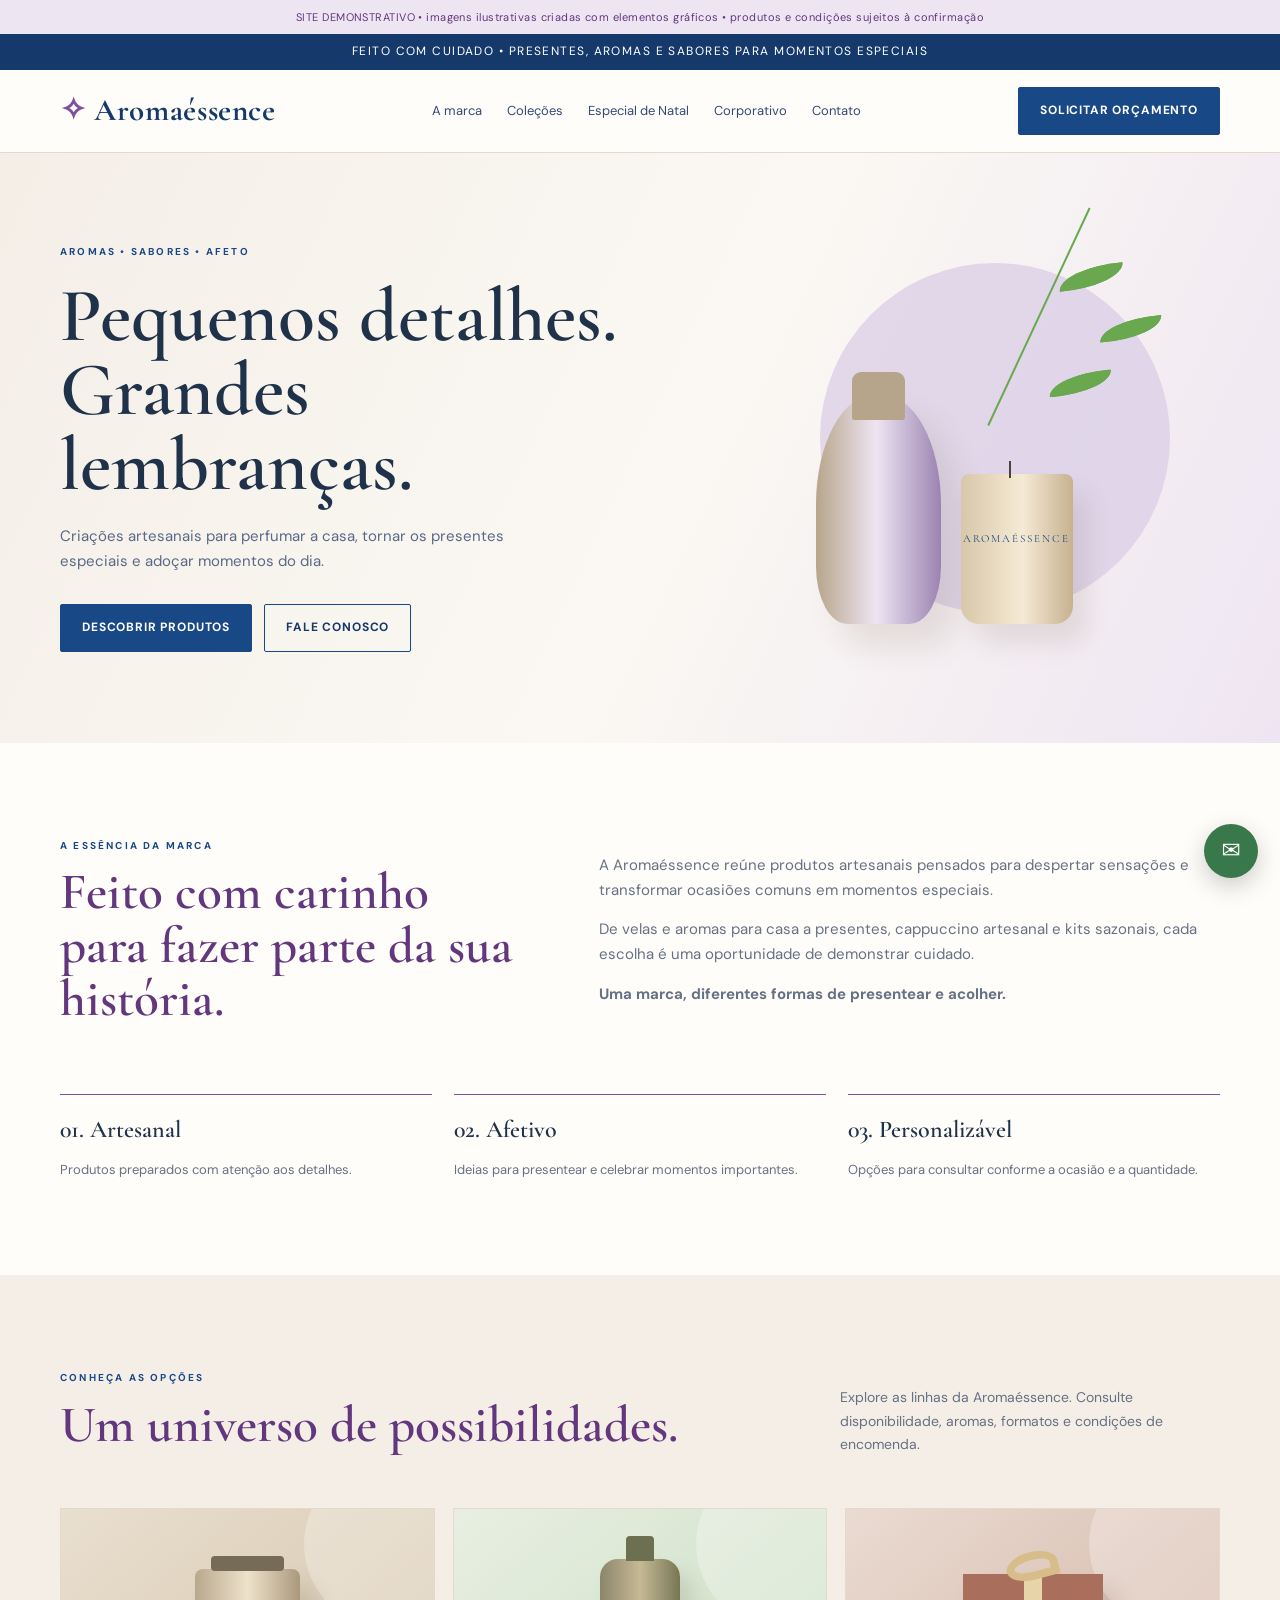
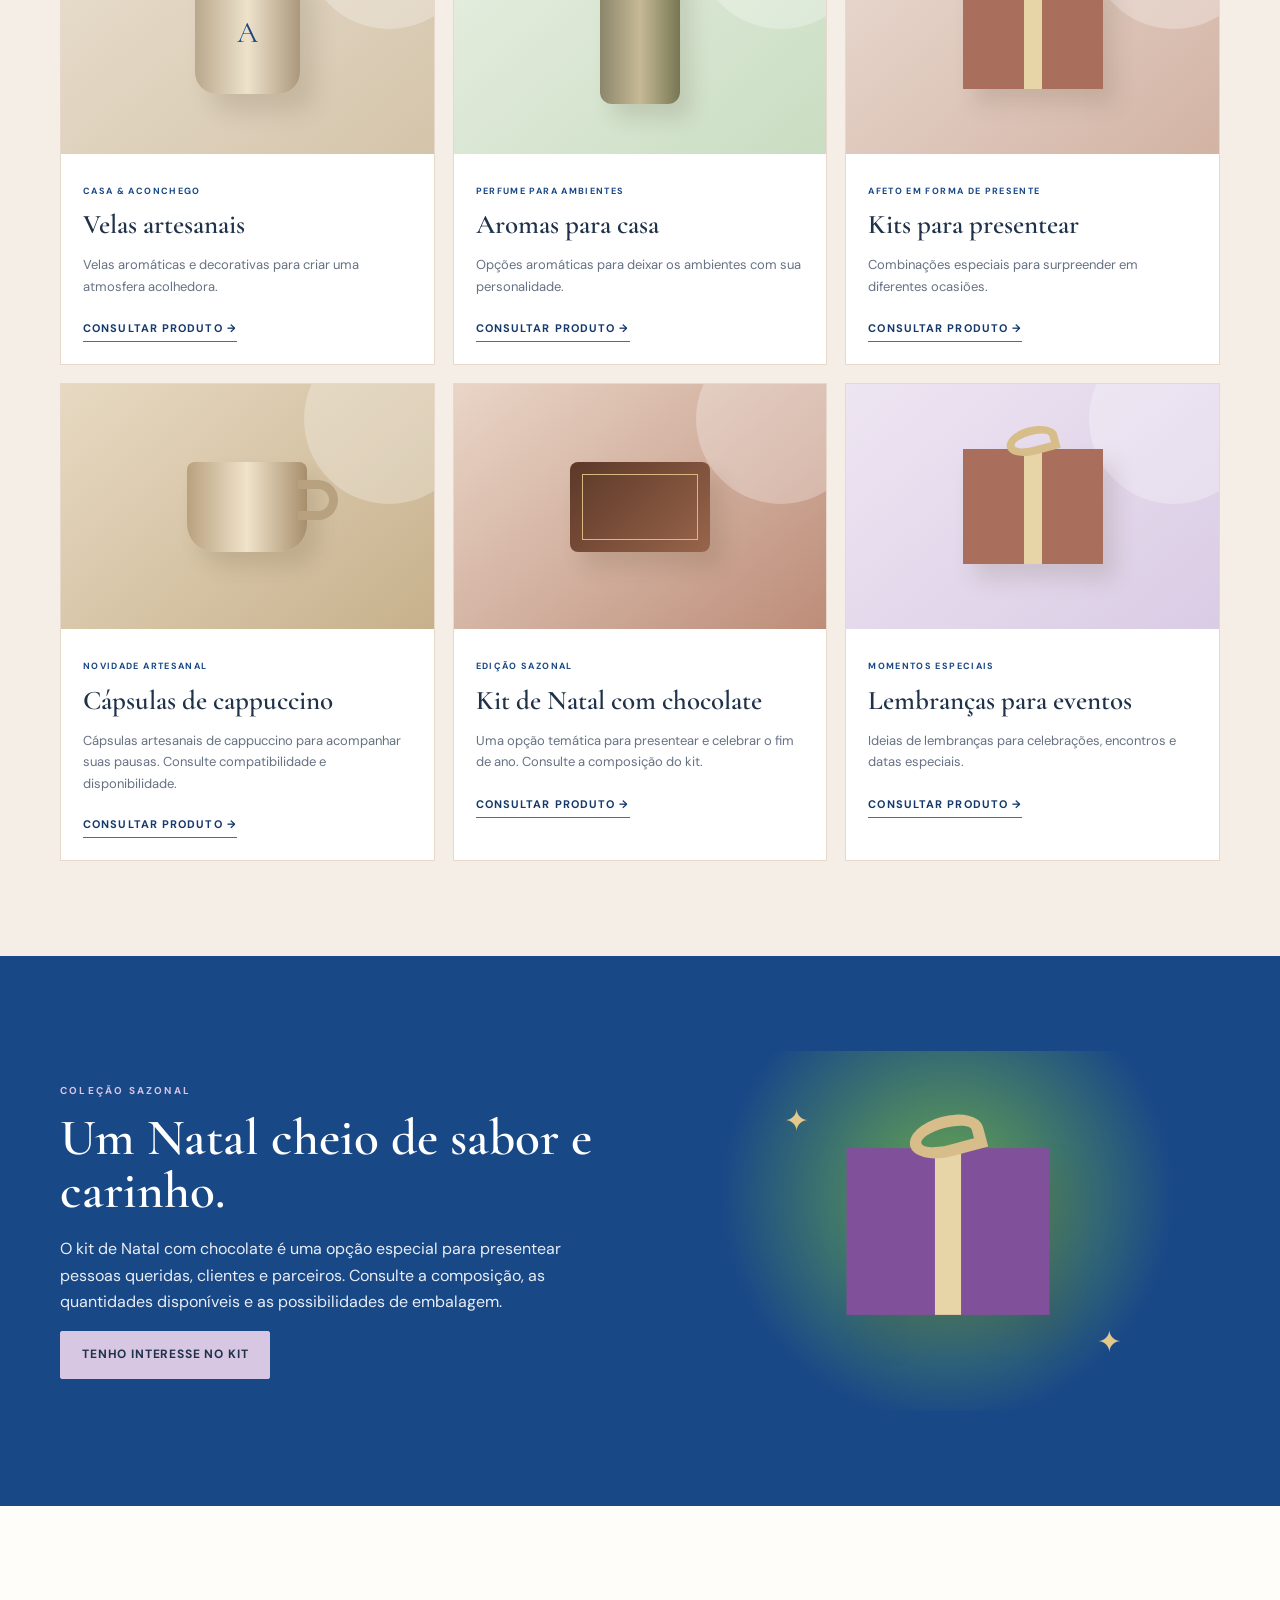
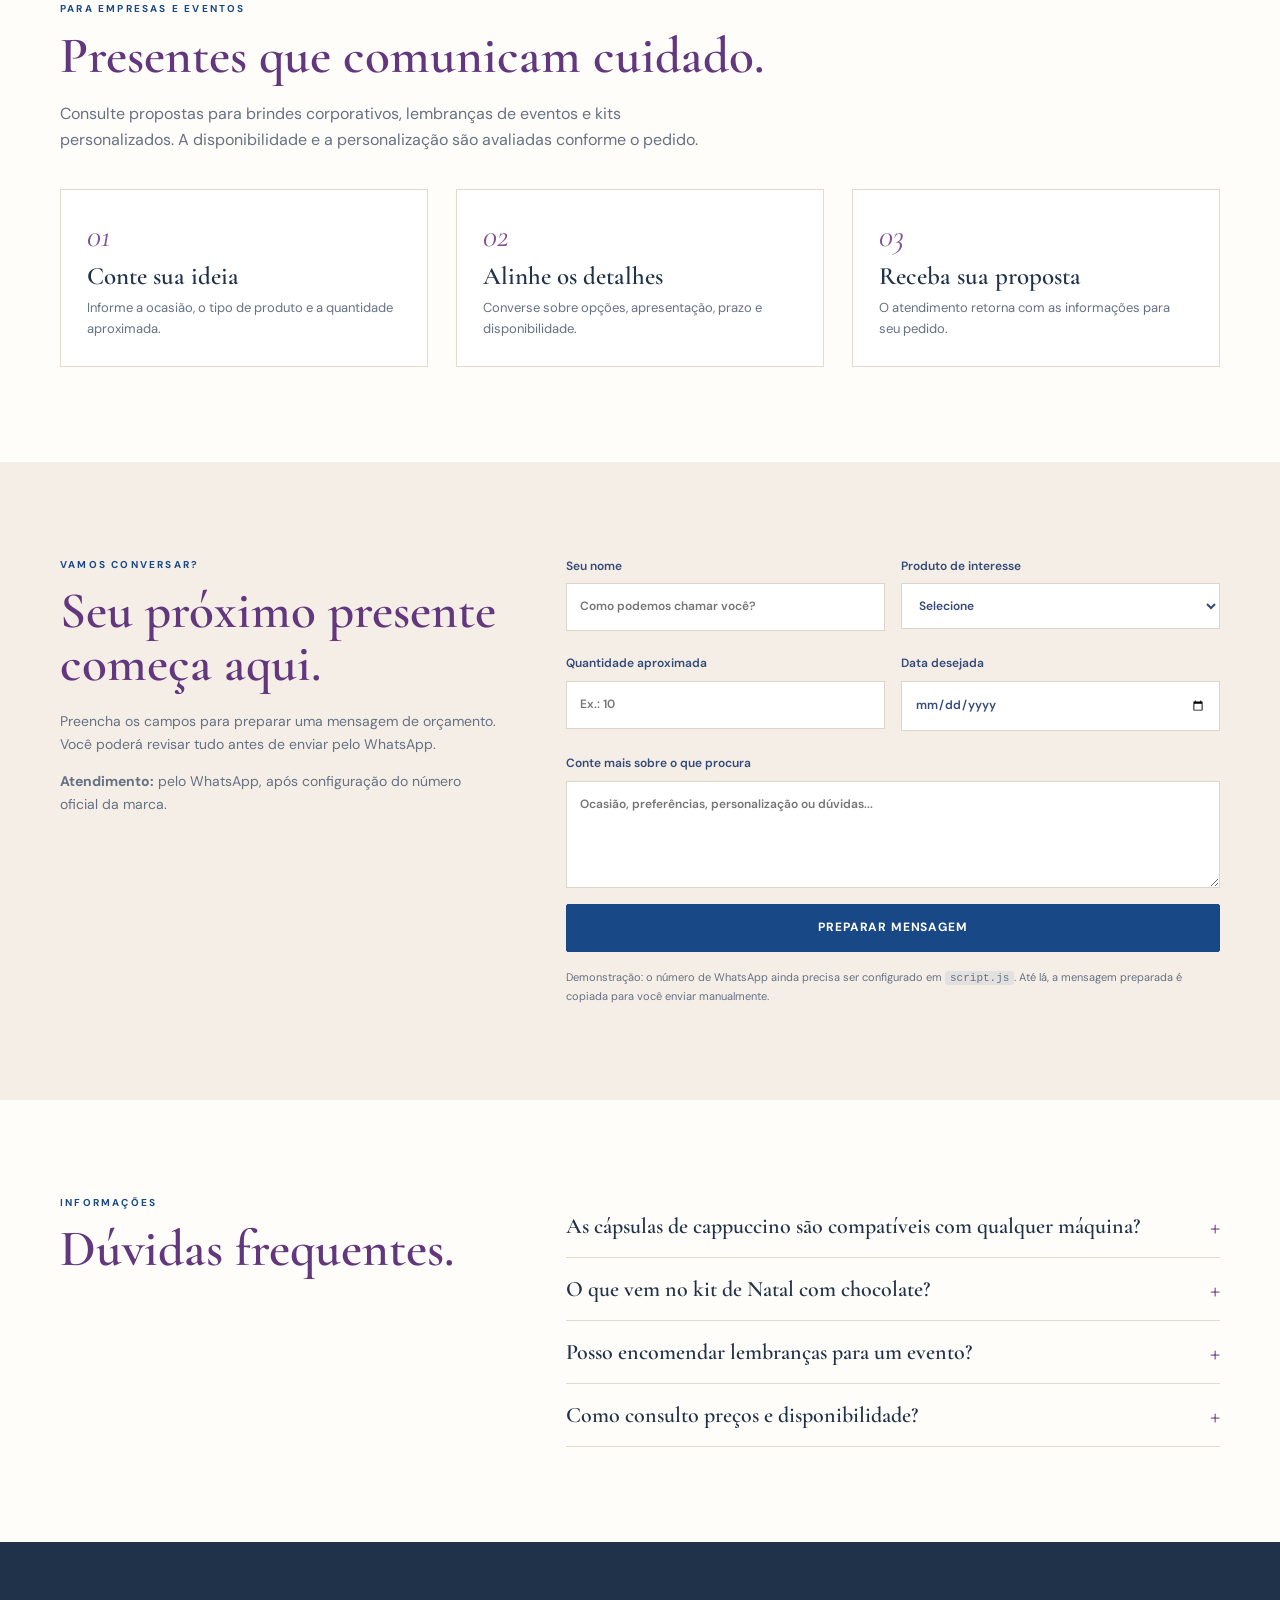
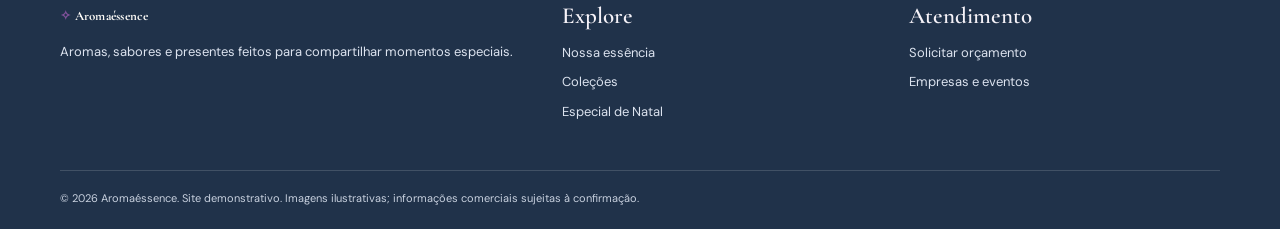
==== index.html @ 70ef12e0 "Restaura index.html novo com CSS e JS separados" ====
<!doctype html>
<html lang="pt-BR">
<head>
  <meta charset="utf-8">
  <meta name="viewport" content="width=device-width, initial-scale=1">
  <meta name="theme-color" content="#194887">
  <title>Aromaéssence | Aromas, sabores e presentes</title>
  <meta name="description" content="Aromaéssence — velas artesanais, aromas para casa, kits para presentear, cappuccino artesanal e lembranças para eventos.">
  <meta property="og:type" content="website">
  <meta property="og:locale" content="pt_BR">
  <meta property="og:title" content="Aromaéssence | Aromas, sabores e presentes">
  <meta property="og:description" content="Criações artesanais para perfumar a casa e tornar presentes especiais.">

  <link rel="preconnect" href="https://fonts.googleapis.com">
  <link rel="preconnect" href="https://fonts.gstatic.com" crossorigin>
  <link href="https://fonts.googleapis.com/css2?family=Cormorant+Garamond:wght@500;600;700&family=DM+Sans:wght@400;500;600;700&display=swap" rel="stylesheet">
  <link rel="stylesheet" href="styles.css">

  <script type="application/ld+json">
  {"@context":"https://schema.org","@type":"Organization","name":"Aromaéssence","description":"Velas artesanais, aromas para casa, kits para presentear e cappuccino artesanal."}
  </script>
</head>
<body>
  <a class="skip-link" href="#conteudo">Pular para o conteúdo</a>

  <div class="demo">SITE DEMONSTRATIVO • imagens ilustrativas criadas com elementos gráficos • produtos e condições sujeitos à confirmação</div>
  <div class="topline">FEITO COM CUIDADO • PRESENTES, AROMAS E SABORES PARA MOMENTOS ESPECIAIS</div>

  <header class="header" id="header">
    <div class="wrap nav">
      <a class="logo" href="#inicio"><span aria-hidden="true">✧</span> Aromaéssence</a>
      <button class="menu" id="menuButton" type="button" aria-label="Abrir menu" aria-expanded="false" aria-controls="navLinks">☰</button>
      <nav class="links" id="navLinks" aria-label="Menu principal">
        <a href="#marca">A marca</a>
        <a href="#colecoes">Coleções</a>
        <a href="#natal">Especial de Natal</a>
        <a href="#corporativo">Corporativo</a>
        <a href="#contato">Contato</a>
      </nav>
      <a class="btn nav-cta" href="#contato">Solicitar orçamento</a>
    </div>
  </header>

  <main id="conteudo">
    <!-- HERO -->
    <section class="hero" id="inicio">
      <div class="wrap hero-grid">
        <div class="reveal">
          <div class="eyebrow">AROMAS • SABORES • AFETO</div>
          <h1>Pequenos detalhes. Grandes lembranças.</h1>
          <p>Criações artesanais para perfumar a casa, tornar os presentes especiais e adoçar momentos do dia.</p>
          <div class="actions">
            <a class="btn" href="#colecoes">Descobrir produtos</a>
            <a class="btn outline" href="#contato">Fale conosco</a>
          </div>
        </div>
        <div class="hero-art" role="img" aria-label="Ilustração decorativa de uma vela e um vaso com folhagem">
          <div class="sun"></div>
          <div class="branch"></div>
          <div class="still-life"><div class="vase"></div><div class="candle"></div></div>
        </div>
      </div>
    </section>

    <!-- MARCA -->
    <section class="section" id="marca">
      <div class="wrap">
        <div class="intro">
          <div class="reveal">
            <div class="eyebrow">A ESSÊNCIA DA MARCA</div>
            <h2>Feito com carinho para fazer parte da sua história.</h2>
          </div>
          <div class="intro-copy reveal">
            <p>A Aromaéssence reúne produtos artesanais pensados para despertar sensações e transformar ocasiões comuns em momentos especiais.</p>
            <p>De velas e aromas para casa a presentes, cappuccino artesanal e kits sazonais, cada escolha é uma oportunidade de demonstrar cuidado.</p>
            <p><strong>Uma marca, diferentes formas de presentear e acolher.</strong></p>
          </div>
        </div>
        <div class="pillars">
          <div class="pillar reveal"><b>01. Artesanal</b><p>Produtos preparados com atenção aos detalhes.</p></div>
          <div class="pillar reveal"><b>02. Afetivo</b><p>Ideias para presentear e celebrar momentos importantes.</p></div>
          <div class="pillar reveal"><b>03. Personalizável</b><p>Opções para consultar conforme a ocasião e a quantidade.</p></div>
        </div>
      </div>
    </section>

    <!-- COLEÇÕES -->
    <section class="section soft" id="colecoes">
      <div class="wrap">
        <div class="section-head">
          <div class="reveal">
            <div class="eyebrow">CONHEÇA AS OPÇÕES</div>
            <h2>Um universo de possibilidades.</h2>
          </div>
          <p class="reveal">Explore as linhas da Aromaéssence. Consulte disponibilidade, aromas, formatos e condições de encomenda.</p>
        </div>
        <div class="products">
          <article class="product reveal">
            <div class="product-art art1"><div class="shape jar"></div></div>
            <div class="product-body">
              <small>Casa &amp; aconchego</small>
              <h3>Velas artesanais</h3>
              <p>Velas aromáticas e decorativas para criar uma atmosfera acolhedora.</p>
              <a class="text-link" href="#contato" data-product="Velas artesanais">Consultar produto →</a>
            </div>
          </article>
          <article class="product reveal">
            <div class="product-art art2"><div class="shape bottle"></div></div>
            <div class="product-body">
              <small>Perfume para ambientes</small>
              <h3>Aromas para casa</h3>
              <p>Opções aromáticas para deixar os ambientes com sua personalidade.</p>
              <a class="text-link" href="#contato" data-product="Aromas para casa">Consultar produto →</a>
            </div>
          </article>
          <article class="product reveal">
            <div class="product-art art3"><div class="shape gift"></div></div>
            <div class="product-body">
              <small>Afeto em forma de presente</small>
              <h3>Kits para presentear</h3>
              <p>Combinações especiais para surpreender em diferentes ocasiões.</p>
              <a class="text-link" href="#contato" data-product="Kits para presentear">Consultar produto →</a>
            </div>
          </article>
          <article class="product reveal">
            <div class="product-art art4"><div class="shape coffee"></div></div>
            <div class="product-body">
              <small>Novidade artesanal</small>
              <h3>Cápsulas de cappuccino</h3>
              <p>Cápsulas artesanais de cappuccino para acompanhar suas pausas. Consulte compatibilidade e disponibilidade.</p>
              <a class="text-link" href="#contato" data-product="Cápsulas artesanais de cappuccino">Consultar produto →</a>
            </div>
          </article>
          <article class="product reveal">
            <div class="product-art art5"><div class="shape chocolate"></div></div>
            <div class="product-body">
              <small>Edição sazonal</small>
              <h3>Kit de Natal com chocolate</h3>
              <p>Uma opção temática para presentear e celebrar o fim de ano. Consulte a composição do kit.</p>
              <a class="text-link" href="#contato" data-product="Kit de Natal com chocolate">Consultar produto →</a>
            </div>
          </article>
          <article class="product reveal">
            <div class="product-art art6"><div class="shape gift"></div></div>
            <div class="product-body">
              <small>Momentos especiais</small>
              <h3>Lembranças para eventos</h3>
              <p>Ideias de lembranças para celebrações, encontros e datas especiais.</p>
              <a class="text-link" href="#contato" data-product="Lembranças para eventos">Consultar produto →</a>
            </div>
          </article>
        </div>
      </div>
    </section>

    <!-- NATAL -->
    <section class="section season" id="natal">
      <div class="wrap season-grid">
        <div class="reveal">
          <div class="eyebrow">COLEÇÃO SAZONAL</div>
          <h2>Um Natal cheio de sabor e carinho.</h2>
          <p>O kit de Natal com chocolate é uma opção especial para presentear pessoas queridas, clientes e parceiros. Consulte a composição, as quantidades disponíveis e as possibilidades de embalagem.</p>
          <a class="btn btn-light" href="#contato" data-product="Kit de Natal com chocolate">Tenho interesse no kit</a>
        </div>
        <div class="season-art" role="img" aria-label="Ilustração decorativa de um presente de Natal"><div class="gift"></div></div>
      </div>
    </section>

    <!-- CORPORATIVO -->
    <section class="section" id="corporativo">
      <div class="wrap">
        <div class="reveal">
          <div class="eyebrow">PARA EMPRESAS E EVENTOS</div>
          <h2>Presentes que comunicam cuidado.</h2>
          <p class="lead">Consulte propostas para brindes corporativos, lembranças de eventos e kits personalizados. A disponibilidade e a personalização são avaliadas conforme o pedido.</p>
        </div>
        <div class="steps">
          <div class="step reveal"><span>01</span><h3>Conte sua ideia</h3><p>Informe a ocasião, o tipo de produto e a quantidade aproximada.</p></div>
          <div class="step reveal"><span>02</span><h3>Alinhe os detalhes</h3><p>Converse sobre opções, apresentação, prazo e disponibilidade.</p></div>
          <div class="step reveal"><span>03</span><h3>Receba sua proposta</h3><p>O atendimento retorna com as informações para seu pedido.</p></div>
        </div>
      </div>
    </section>

    <!-- CONTATO -->
    <section class="section soft" id="contato">
      <div class="wrap contact">
        <div class="reveal">
          <div class="eyebrow">VAMOS CONVERSAR?</div>
          <h2>Seu próximo presente começa aqui.</h2>
          <p>Preencha os campos para preparar uma mensagem de orçamento. Você poderá revisar tudo antes de enviar pelo WhatsApp.</p>
          <p><strong>Atendimento:</strong> pelo WhatsApp, após configuração do número oficial da marca.</p>
        </div>

        <form class="form" id="quoteForm" novalidate>
          <label for="nome">Seu nome
            <input id="nome" name="nome" required maxlength="100" autocomplete="name" placeholder="Como podemos chamar você?">
            <span class="error" data-error-for="nome" role="alert"></span>
          </label>

          <label for="produto">Produto de interesse
            <select id="produto" name="produto" required>
              <option value="">Selecione</option>
              <option>Velas artesanais</option>
              <option>Aromas para casa</option>
              <option>Kits para presentear</option>
              <option>Cápsulas artesanais de cappuccino</option>
              <option>Kit de Natal com chocolate</option>
              <option>Lembranças para eventos</option>
              <option>Brindes corporativos</option>
              <option>Outro</option>
            </select>
            <span class="error" data-error-for="produto" role="alert"></span>
          </label>

          <label for="quantidade">Quantidade aproximada
            <input id="quantidade" name="quantidade" type="number" inputmode="numeric" min="1" max="100000" placeholder="Ex.: 10">
            <span class="error" data-error-for="quantidade" role="alert"></span>
          </label>

          <label for="data">Data desejada
            <input id="data" name="data" type="date">
            <span class="error" data-error-for="data" role="alert"></span>
          </label>

          <label class="wide" for="mensagem">Conte mais sobre o que procura
            <textarea id="mensagem" name="mensagem" rows="4" maxlength="1000" placeholder="Ocasião, preferências, personalização ou dúvidas..."></textarea>
          </label>

          <!-- Honeypot anti-bot -->
          <div class="hp" aria-hidden="true"><label>Não preencha <input name="website" tabindex="-1" autocomplete="off"></label></div>

          <button class="btn wide" type="submit">Preparar mensagem</button>
          <p class="note">Demonstração: o número de WhatsApp ainda precisa ser configurado em <code>script.js</code>. Até lá, a mensagem preparada é copiada para você enviar manualmente.</p>
        </form>
      </div>
    </section>

    <!-- FAQ -->
    <section class="section">
      <div class="wrap faq">
        <div class="reveal">
          <div class="eyebrow">INFORMAÇÕES</div>
          <h2>Dúvidas frequentes.</h2>
        </div>
        <div class="reveal">
          <details><summary>As cápsulas de cappuccino são compatíveis com qualquer máquina?</summary><p>A compatibilidade ainda precisa ser confirmada pela marca. Consulte antes de realizar o pedido.</p></details>
          <details><summary>O que vem no kit de Natal com chocolate?</summary><p>A composição do kit será informada pela Aromaéssence conforme a versão disponível.</p></details>
          <details><summary>Posso encomendar lembranças para um evento?</summary><p>Sim, envie a data, a quantidade aproximada e o tipo de ocasião para consultar as possibilidades.</p></details>
          <details><summary>Como consulto preços e disponibilidade?</summary><p>Envie uma solicitação pelo formulário. Preços, prazos e disponibilidade devem ser confirmados diretamente com a marca.</p></details>
        </div>
      </div>
    </section>
  </main>

  <footer class="footer">
    <div class="wrap">
      <div class="footer-grid">
        <div>
          <a class="logo" href="#inicio"><span aria-hidden="true">✧</span> Aromaéssence</a>
          <p>Aromas, sabores e presentes feitos para compartilhar momentos especiais.</p>
        </div>
        <div>
          <h4>Explore</h4>
          <a href="#marca">Nossa essência</a>
          <a href="#colecoes">Coleções</a>
          <a href="#natal">Especial de Natal</a>
        </div>
        <div>
          <h4>Atendimento</h4>
          <a href="#contato">Solicitar orçamento</a>
          <a href="#corporativo">Empresas e eventos</a>
        </div>
      </div>
      <div class="copyright">© <span id="year">2026</span> Aromaéssence. Site demonstrativo. Imagens ilustrativas; informações comerciais sujeitas à confirmação.</div>
    </div>
  </footer>

  <a class="wa" href="#contato" aria-label="Ir para o formulário de contato">✉</a>
  <div class="toast" id="toast" role="status" aria-live="polite"></div>

  <script src="script.js" defer></script>
</body>
</html>
---- styles.css ----
/* =========================================================
   Aromaéssence — styles.css
   Organização: tokens → base → layout → componentes → seções → utilitários → responsivo
   ========================================================= */

/* ---------- Tokens ---------- */
:root {
  --primary: #194887;
  --primary-dark: #15396b;
  --accent: #80519a;
  --accent-deep: #63377e;
  --accent-soft: #eee5f2;
  --cream: #f4eee7;
  --paper: #fffdf9;
  --ink: #20324a;
  --muted: #667184;
  --line: #e6d9cc;
  --danger: #b3261e;
  --whatsapp: #39784a;

  --font-display: "Cormorant Garamond", Georgia, serif;
  --font-body: "DM Sans", system-ui, -apple-system, "Segoe UI", sans-serif;

  --header-h: 82px;
  --radius: 2px;
  --ease: cubic-bezier(.2, .7, .2, 1);
}

/* ---------- Base ---------- */
*, *::before, *::after { box-sizing: border-box; }
html { scroll-behavior: smooth; scroll-padding-top: calc(var(--header-h) + 12px); -webkit-text-size-adjust: 100%; }
body {
  margin: 0;
  background: var(--paper);
  color: var(--ink);
  font-family: var(--font-body);
  line-height: 1.65;
  text-rendering: optimizeLegibility;
}
img, svg { max-width: 100%; display: block; }
a { color: inherit; text-decoration: none; }
button, input, select, textarea { font: inherit; color: inherit; }
:focus-visible { outline: 2px solid var(--accent); outline-offset: 3px; }

.wrap { width: min(1160px, calc(100% - 44px)); margin-inline: auto; }

.skip-link {
  position: absolute; left: 12px; top: -60px; z-index: 100;
  background: var(--primary-dark); color: #fff; padding: 10px 16px; border-radius: var(--radius);
  transition: top .2s;
}
.skip-link:focus { top: 12px; }

/* ---------- Avisos de topo ---------- */
.demo { background: var(--accent-soft); color: var(--accent-deep); text-align: center; font-size: 11px; padding: 8px 12px; letter-spacing: .04em; }
.topline { background: var(--primary-dark); color: #fff; text-align: center; padding: 8px 15px; font-size: 12px; letter-spacing: .12em; }

/* ---------- Header ---------- */
.header {
  position: sticky; top: 0; z-index: 20;
  background: rgba(255, 253, 249, .93);
  -webkit-backdrop-filter: blur(12px); backdrop-filter: blur(12px);
  border-bottom: 1px solid var(--line);
  transition: box-shadow .25s;
}
.header.scrolled { box-shadow: 0 6px 24px rgba(32, 50, 74, .08); }
.nav { height: var(--header-h); display: flex; align-items: center; justify-content: space-between; gap: 25px; }
.logo { font-family: var(--font-display); font-size: 31px; font-weight: 700; letter-spacing: .02em; color: var(--primary-dark); white-space: nowrap; }
.logo span { color: var(--accent); }
.links { display: flex; gap: 25px; align-items: center; font-size: 13px; color: #344a78; }
.links a { position: relative; padding: 4px 0; }
.links a::after { content: ""; position: absolute; left: 0; bottom: 0; height: 1px; width: 100%; background: var(--accent); transform: scaleX(0); transform-origin: left; transition: transform .25s var(--ease); }
.links a:hover { color: var(--primary); }
.links a:hover::after { transform: scaleX(1); }
.menu { display: none; background: none; border: 0; font-size: 26px; line-height: 1; color: var(--primary-dark); cursor: pointer; padding: 6px; }

/* ---------- Botões ---------- */
.btn {
  display: inline-flex; justify-content: center; align-items: center; gap: 8px;
  border: 1px solid var(--primary); background: var(--primary); color: #fff;
  padding: 13px 21px; border-radius: var(--radius);
  font-size: 12px; font-weight: 700; letter-spacing: .07em; text-transform: uppercase;
  cursor: pointer; transition: background .2s, border-color .2s, transform .2s, color .2s;
}
.btn:hover { background: var(--primary-dark); border-color: var(--primary-dark); transform: translateY(-1px); }
.btn:active { transform: translateY(0); }
.btn.outline { background: transparent; color: var(--primary-dark); }
.btn.outline:hover { background: var(--primary-dark); color: #fff; }
.btn-light { background: #d8c7e3; border-color: #d8c7e3; color: var(--ink); }
.btn-light:hover { background: #fff; border-color: #fff; }
.btn[disabled] { opacity: .6; cursor: progress; }

/* ---------- Tipografia compartilhada ---------- */
.eyebrow { font-size: 10px; letter-spacing: .22em; text-transform: uppercase; color: var(--primary); font-weight: 700; }
.section { padding: 95px 0; }
.section h2 { font: 600 clamp(37px, 4vw, 52px)/1.04 var(--font-display); color: var(--accent-deep); margin: 12px 0 18px; }
.soft { background: var(--cream); }
.lead { max-width: 650px; color: var(--muted); }

/* ---------- Hero ---------- */
.hero { background: linear-gradient(115deg, #f4eee7 0%, #fbf8f3 54%, #eee5f2 100%); overflow: hidden; position: relative; }
.hero-grid { min-height: 590px; display: grid; grid-template-columns: 1.02fr .98fr; align-items: center; gap: 35px; padding: 65px 0; }
.hero h1 { font: 600 clamp(48px, 6vw, 76px)/.98 var(--font-display); color: var(--ink); margin: 18px 0 22px; max-width: 590px; }
.hero p { max-width: 480px; color: #596988; font-size: 15px; }
.actions { display: flex; gap: 12px; flex-wrap: wrap; margin-top: 30px; }

.hero-art { height: 440px; position: relative; display: grid; place-items: center; }
.sun { position: absolute; width: 350px; height: 350px; border-radius: 50%; background: #d9cce5; right: 9%; top: 8%; opacity: .7; }
.still-life { position: relative; width: 75%; height: 80%; display: flex; align-items: flex-end; justify-content: center; gap: 20px; }
.vase { width: 125px; height: 230px; border-radius: 48% 48% 25% 25%; background: linear-gradient(90deg, #b7a58b, #eee5f2 48%, #9b83b1); box-shadow: 20px 22px 30px rgba(102, 88, 58, .13); position: relative; }
.vase::before { content: ""; position: absolute; width: 53px; height: 48px; left: 36px; top: -22px; border-radius: 9px 9px 2px 2px; background: #b7a58b; }
.candle { width: 112px; height: 150px; background: linear-gradient(90deg, #d8c8a9, #f5ead5 55%, #c7b18f); border-radius: 8px 8px 18px 18px; position: relative; box-shadow: 14px 20px 25px rgba(102, 88, 58, .13); }
.candle::before { content: ""; position: absolute; top: -13px; left: 48px; width: 2px; height: 17px; background: #494337; }
.candle::after { content: "AROMAÉSSENCE"; position: absolute; top: 58px; left: 0; right: 0; text-align: center; font: 11px var(--font-display); letter-spacing: 2px; color: var(--primary); }
.branch { position: absolute; width: 150px; height: 240px; border-left: 2px solid #69a84f; transform: rotate(25deg); right: 7%; top: 0; }
.branch::before, .branch::after { content: ""; position: absolute; width: 65px; height: 24px; border-radius: 100% 0; background: #69a84f; transform: rotate(-30deg); top: 50px; left: -3px; box-shadow: 35px 55px 0 -1px #69a84f, -20px 105px 0 -1px #69a84f; }

/* ---------- Marca ---------- */
.intro { display: grid; grid-template-columns: .85fr 1.15fr; gap: 80px; align-items: start; }
.intro-copy { color: var(--muted); font-size: 15px; }
.pillars { display: grid; grid-template-columns: repeat(3, 1fr); gap: 22px; margin-top: 50px; }
.pillar { border-top: 1px solid var(--accent); padding-top: 20px; }
.pillar b { font: 600 24px var(--font-display); }
.pillar p { font-size: 13px; color: var(--muted); margin-bottom: 0; }

/* ---------- Produtos ---------- */
.section-head { display: flex; justify-content: space-between; gap: 30px; align-items: flex-end; margin-bottom: 38px; }
.section-head p { max-width: 380px; color: var(--muted); font-size: 14px; }
.products { display: grid; grid-template-columns: repeat(3, 1fr); gap: 18px; }
.product { background: #fff; border: 1px solid var(--line); min-width: 0; transition: transform .3s var(--ease), box-shadow .3s var(--ease); }
.product:hover { transform: translateY(-4px); box-shadow: 0 18px 40px rgba(32, 50, 74, .1); }
.product-art { height: 245px; display: grid; place-items: center; position: relative; overflow: hidden; }
.product-art::after { content: ""; position: absolute; width: 170px; height: 170px; border-radius: 50%; background: rgba(255, 255, 255, .27); right: -40px; top: -50px; }
.product-art .shape { position: relative; z-index: 1; transition: transform .4s var(--ease); }
.product:hover .shape { transform: scale(1.06) rotate(-2deg); }
.product-body { padding: 22px; }
.product-body small { color: var(--primary); letter-spacing: .15em; text-transform: uppercase; font-size: 9px; font-weight: 700; }
.product h3 { font: 600 27px var(--font-display); margin: 6px 0; }
.product p { font-size: 13px; color: var(--muted); min-height: 44px; }
.text-link { display: inline-block; margin-top: 8px; font-size: 11px; font-weight: 700; text-transform: uppercase; letter-spacing: .1em; color: var(--primary-dark); border-bottom: 1px solid var(--accent); padding-bottom: 4px; }
.text-link:hover { color: var(--accent-deep); }

.art1 { background: linear-gradient(140deg, #e9dfcf, #d4c4aa); }
.art2 { background: linear-gradient(140deg, #e8efe2, #c9ddc2); }
.art3 { background: linear-gradient(140deg, #eadbd2, #d2b3a4); }
.art4 { background: linear-gradient(140deg, #e7d9c2, #c7b18c); }
.art5 { background: linear-gradient(140deg, #e9d5c7, #bd8d79); }
.art6 { background: linear-gradient(140deg, #eee5f2, #d9cce5); }

.jar { width: 105px; height: 125px; border-radius: 8px 8px 22px 22px; background: linear-gradient(90deg, #b8a88d, #eee2cb 50%, #aa987c); box-shadow: 15px 18px 22px rgba(81, 69, 43, .15); position: relative; }
.jar::before { content: ""; position: absolute; top: -13px; left: 0; right: 0; margin: auto; width: 73px; height: 15px; background: #756b56; border-radius: 4px; }
.jar::after { content: "A"; position: absolute; inset: 45px 0 auto; text-align: center; font: 30px var(--font-display); color: var(--primary); }
.bottle { width: 80px; height: 145px; border-radius: 18px 18px 12px 12px; background: linear-gradient(90deg, #8b866b, #c6b995, #777653); position: relative; box-shadow: 12px 15px 20px rgba(81, 69, 43, .15); }
.bottle::before { content: ""; position: absolute; width: 28px; height: 25px; top: -23px; left: 26px; background: #6d7050; border-radius: 4px 4px 0 0; }
.gift { width: 140px; height: 115px; background: #a96e5c; position: relative; box-shadow: 12px 15px 20px rgba(81, 69, 43, .15); }
.gift::before { content: ""; position: absolute; left: 61px; top: 0; width: 18px; height: 115px; background: #e7d4a7; }
.gift::after { content: ""; position: absolute; top: -22px; left: 43px; width: 52px; height: 28px; border: 8px solid #d7bd89; border-radius: 50% 50% 0 50%; transform: rotate(-15deg); }
.coffee { width: 120px; height: 90px; border-radius: 8px 8px 28px 28px; background: linear-gradient(90deg, #b8a17f, #f0e3cb, #a78e6b); position: relative; box-shadow: 12px 15px 20px rgba(81, 69, 43, .15); }
.coffee::before { content: ""; position: absolute; width: 40px; height: 40px; border: 9px solid #b8a17f; border-left: 0; border-radius: 0 50% 50% 0; right: -31px; top: 18px; }
.chocolate { width: 140px; height: 90px; background: linear-gradient(135deg, #5c3828, #98654b); border-radius: 8px; box-shadow: 12px 15px 20px rgba(81, 69, 43, .15); position: relative; }
.chocolate::before { content: ""; position: absolute; inset: 12px; border: 1px solid #d9b982; }

/* ---------- Sazonal ---------- */
.season { background: var(--primary); color: #fff; }
.season-grid { display: grid; grid-template-columns: 1fr 1fr; gap: 70px; align-items: center; }
.season h2 { color: #fff; }
.season .eyebrow { color: #d9c4e5; }
.season p { color: #e8edf5; max-width: 510px; }
.season-art { height: 360px; background: radial-gradient(circle at 50% 40%, #69a84f, var(--primary) 65%); display: grid; place-items: center; position: relative; }
.season-art .gift { transform: scale(1.45); background: var(--accent); }
.season-art::before, .season-art::after { content: "✦"; position: absolute; color: #e3c88e; font-size: 30px; animation: twinkle 3s ease-in-out infinite; }
.season-art::before { top: 45px; left: 20%; }
.season-art::after { bottom: 45px; right: 18%; animation-delay: 1.5s; }
@keyframes twinkle { 0%, 100% { opacity: 1; transform: scale(1); } 50% { opacity: .45; transform: scale(.85); } }

/* ---------- Corporativo ---------- */
.steps { display: grid; grid-template-columns: repeat(3, 1fr); gap: 28px; margin-top: 35px; }
.step { padding: 26px; border: 1px solid var(--line); background: #fff; }
.step span { font: italic 32px var(--font-display); color: var(--accent); }
.step h3 { font: 600 25px var(--font-display); margin: 6px 0; }
.step p { font-size: 13px; color: var(--muted); margin: 0; }

/* ---------- Contato / Formulário ---------- */
.contact { display: grid; grid-template-columns: .8fr 1.2fr; gap: 70px; }
.contact p { color: var(--muted); font-size: 14px; }
.form { display: grid; grid-template-columns: 1fr 1fr; gap: 16px; align-content: start; }
.form label { display: grid; gap: 7px; font-size: 12px; font-weight: 600; color: #344a78; align-content: start; }
.form .wide { grid-column: 1 / -1; }
.form input, .form select, .form textarea { width: 100%; border: 1px solid #ddd5c7; background: #fff; padding: 13px; border-radius: 0; transition: border-color .2s, box-shadow .2s; }
.form input:focus, .form select:focus, .form textarea:focus { outline: none; border-color: var(--primary); box-shadow: 0 0 0 3px rgba(25, 72, 135, .15); }
.form textarea { resize: vertical; }
.form [aria-invalid="true"] { border-color: var(--danger); }
.error { color: var(--danger); font-size: 11px; font-weight: 500; min-height: 0; }
.note { font-size: 11px !important; grid-column: 1 / -1; margin: 0; }
.note code { background: rgba(25, 72, 135, .08); padding: 1px 5px; border-radius: 3px; font-size: 11px; }
.hp { position: absolute; left: -9999px; width: 1px; height: 1px; overflow: hidden; }

/* ---------- FAQ ---------- */
.faq { display: grid; grid-template-columns: .8fr 1.2fr; gap: 70px; }
.faq details { border-bottom: 1px solid var(--line); padding: 18px 0; }
.faq summary { cursor: pointer; font: 600 22px var(--font-display); color: var(--ink); list-style: none; display: flex; justify-content: space-between; gap: 16px; }
.faq summary::-webkit-details-marker { display: none; }
.faq summary::after { content: "+"; color: var(--accent); font-size: 26px; line-height: 1; transition: transform .25s; }
.faq details[open] summary::after { transform: rotate(45deg); }
.faq details p { font-size: 13px; color: var(--muted); margin: 10px 0 0; }

/* ---------- Footer ---------- */
.footer { background: var(--ink); color: #f5f2f8; padding: 60px 0 22px; }
.footer-grid { display: grid; grid-template-columns: 1.5fr 1fr 1fr; gap: 35px; }
.footer .logo { color: var(--paper); }
.footer p, .footer a { color: #dce3ef; font-size: 13px; }
.footer h4 { font: 600 23px var(--font-display); margin: 0 0 12px; }
.footer-grid a:not(.logo) { display: block; margin: 8px 0; }
.footer-grid a:not(.logo):hover { color: #fff; text-decoration: underline; }
.copyright { border-top: 1px solid rgba(255, 255, 255, .15); margin-top: 40px; padding-top: 18px; color: #c8d1df; font-size: 11px; }

/* ---------- Flutuantes ---------- */
.wa { position: fixed; right: 22px; bottom: 22px; z-index: 15; width: 54px; height: 54px; border-radius: 50%; background: var(--whatsapp); color: #fff; display: grid; place-items: center; font-size: 23px; box-shadow: 0 8px 25px rgba(0, 0, 0, .2); transition: transform .2s; }
.wa:hover { transform: scale(1.08); }
.toast {
  position: fixed; left: 50%; bottom: 28px; z-index: 30; max-width: min(92vw, 460px);
  background: var(--ink); color: #fff; padding: 14px 20px; border-radius: 4px; font-size: 13px;
  box-shadow: 0 12px 30px rgba(0, 0, 0, .25);
  transform: translate(-50%, 30px); opacity: 0; pointer-events: none; transition: opacity .3s, transform .3s var(--ease);
}
.toast.show { opacity: 1; transform: translate(-50%, 0); }

/* ---------- Animação de entrada ---------- */
.js .reveal { opacity: 0; transform: translateY(22px); transition: opacity .7s var(--ease), transform .7s var(--ease); }
.js .reveal.visible { opacity: 1; transform: none; }

/* ---------- Responsivo ---------- */
@media (max-width: 850px) {
  .links { display: none; position: absolute; top: var(--header-h); left: 0; right: 0; background: var(--paper); padding: 22px; flex-direction: column; align-items: flex-start; gap: 18px; border-bottom: 1px solid var(--line); box-shadow: 0 16px 30px rgba(32, 50, 74, .08); }
  .links.open { display: flex; }
  .menu { display: block; }
  .nav-cta { display: none; }
  .hero-grid, .intro, .season-grid, .contact, .faq { grid-template-columns: 1fr; }
  .hero-grid { padding: 65px 0 25px; }
  .hero-art { height: 320px; }
  .section { padding: 70px 0; }
  .intro, .contact, .faq { gap: 25px; }
  .season-grid { gap: 25px; }
  .products { grid-template-columns: repeat(2, 1fr); }
  .section-head { display: block; }
  .footer-grid { grid-template-columns: 1fr 1fr; }
}
@media (max-width: 560px) {
  :root { --header-h: 70px; }
  .wrap { width: min(100% - 30px, 1160px); }
  .topline { font-size: 9px; }
  .logo { font-size: 27px; }
  .hero h1 { font-size: 49px; }
  .hero-grid { min-height: 0; }
  .hero-art { height: 265px; }
  .sun { width: 245px; height: 245px; }
  .still-life { height: 90%; width: 85%; }
  .vase { height: 175px; width: 95px; }
  .candle { height: 120px; width: 90px; }
  .candle::after { top: 45px; font-size: 9px; }
  .section { padding: 58px 0; }
  .products { grid-template-columns: 1fr; }
  .product-art { height: 230px; }
  .pillars, .steps { grid-template-columns: 1fr; gap: 18px; }
  .season-art { height: 260px; }
  .form { grid-template-columns: 1fr; }
  .form .wide, .note { grid-column: auto; }
  .footer-grid { grid-template-columns: 1fr; }
  .section h2 { font-size: 41px; }
}

/* ---------- Acessibilidade: movimento reduzido ---------- */
@media (prefers-reduced-motion: reduce) {
  html { scroll-behavior: auto; }
  *, *::before, *::after { animation: none !important; transition: none !important; }
  .js .reveal { opacity: 1; transform: none; }
}
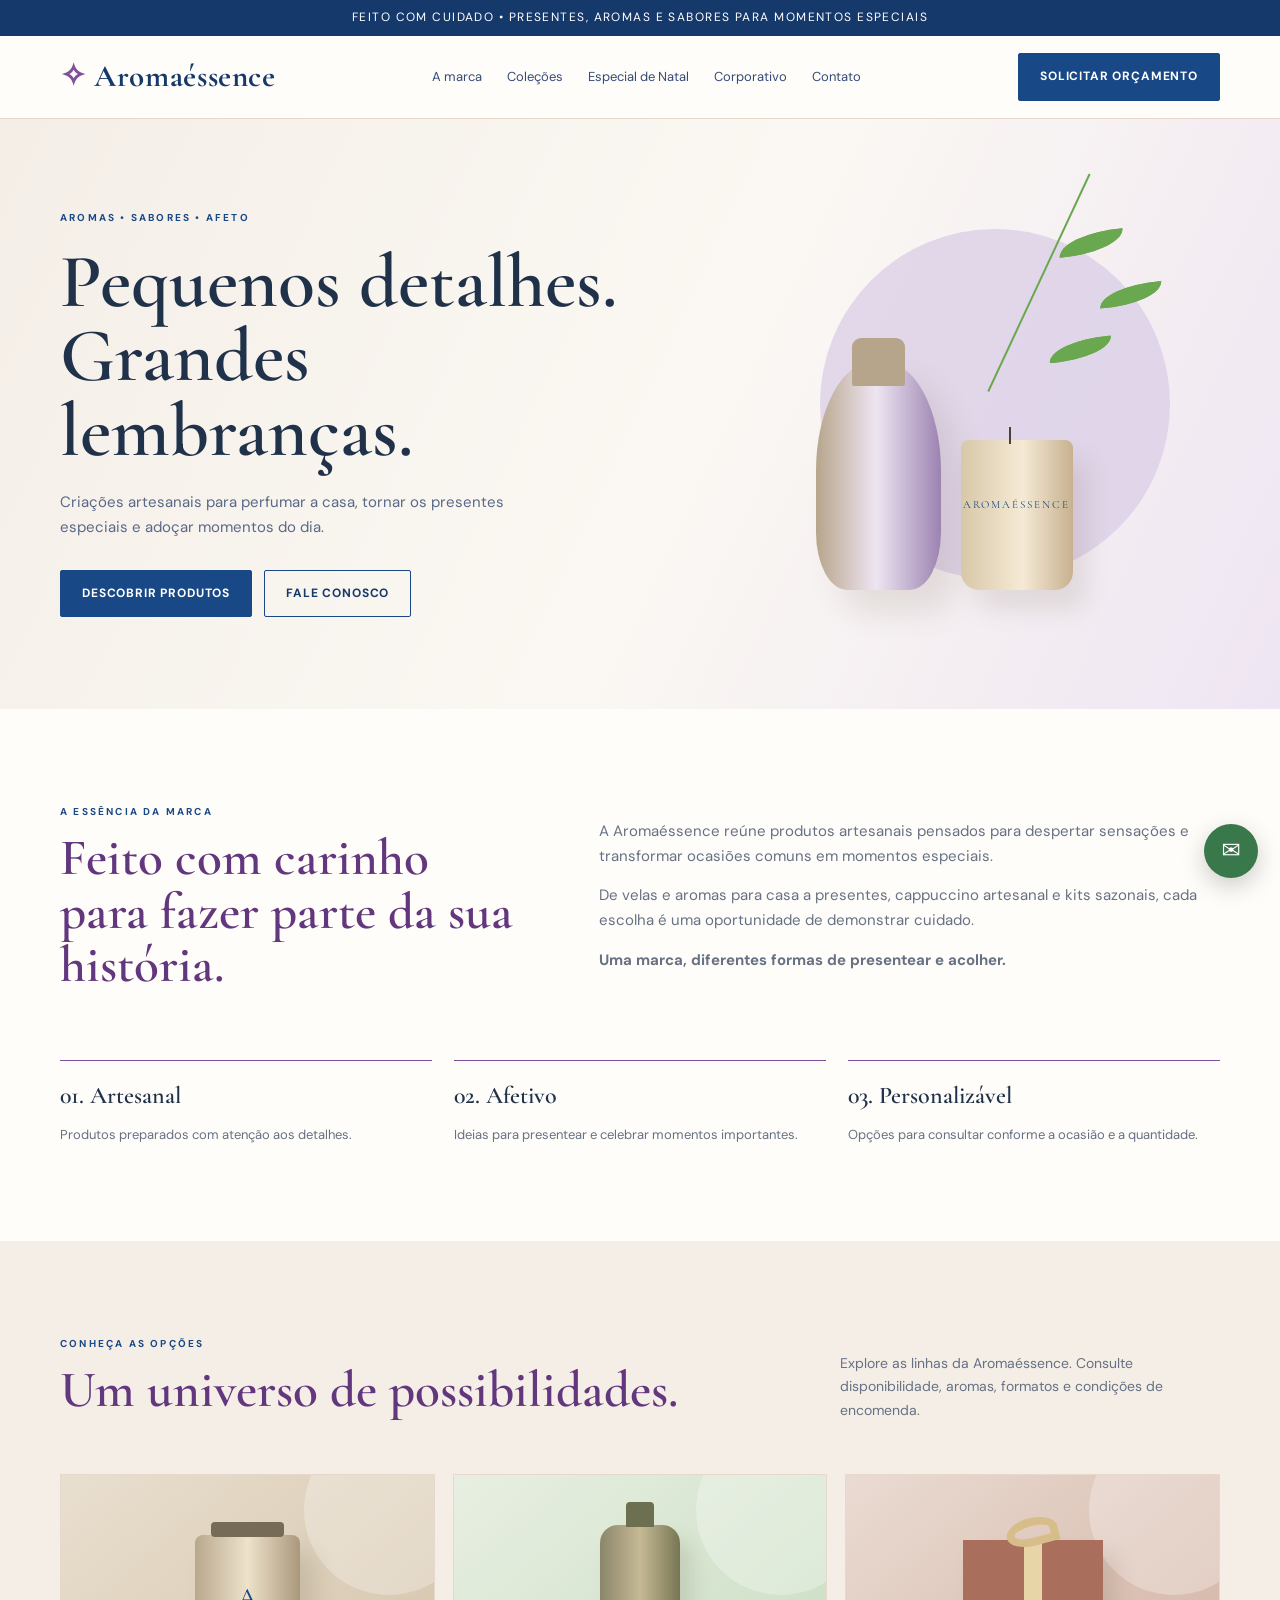
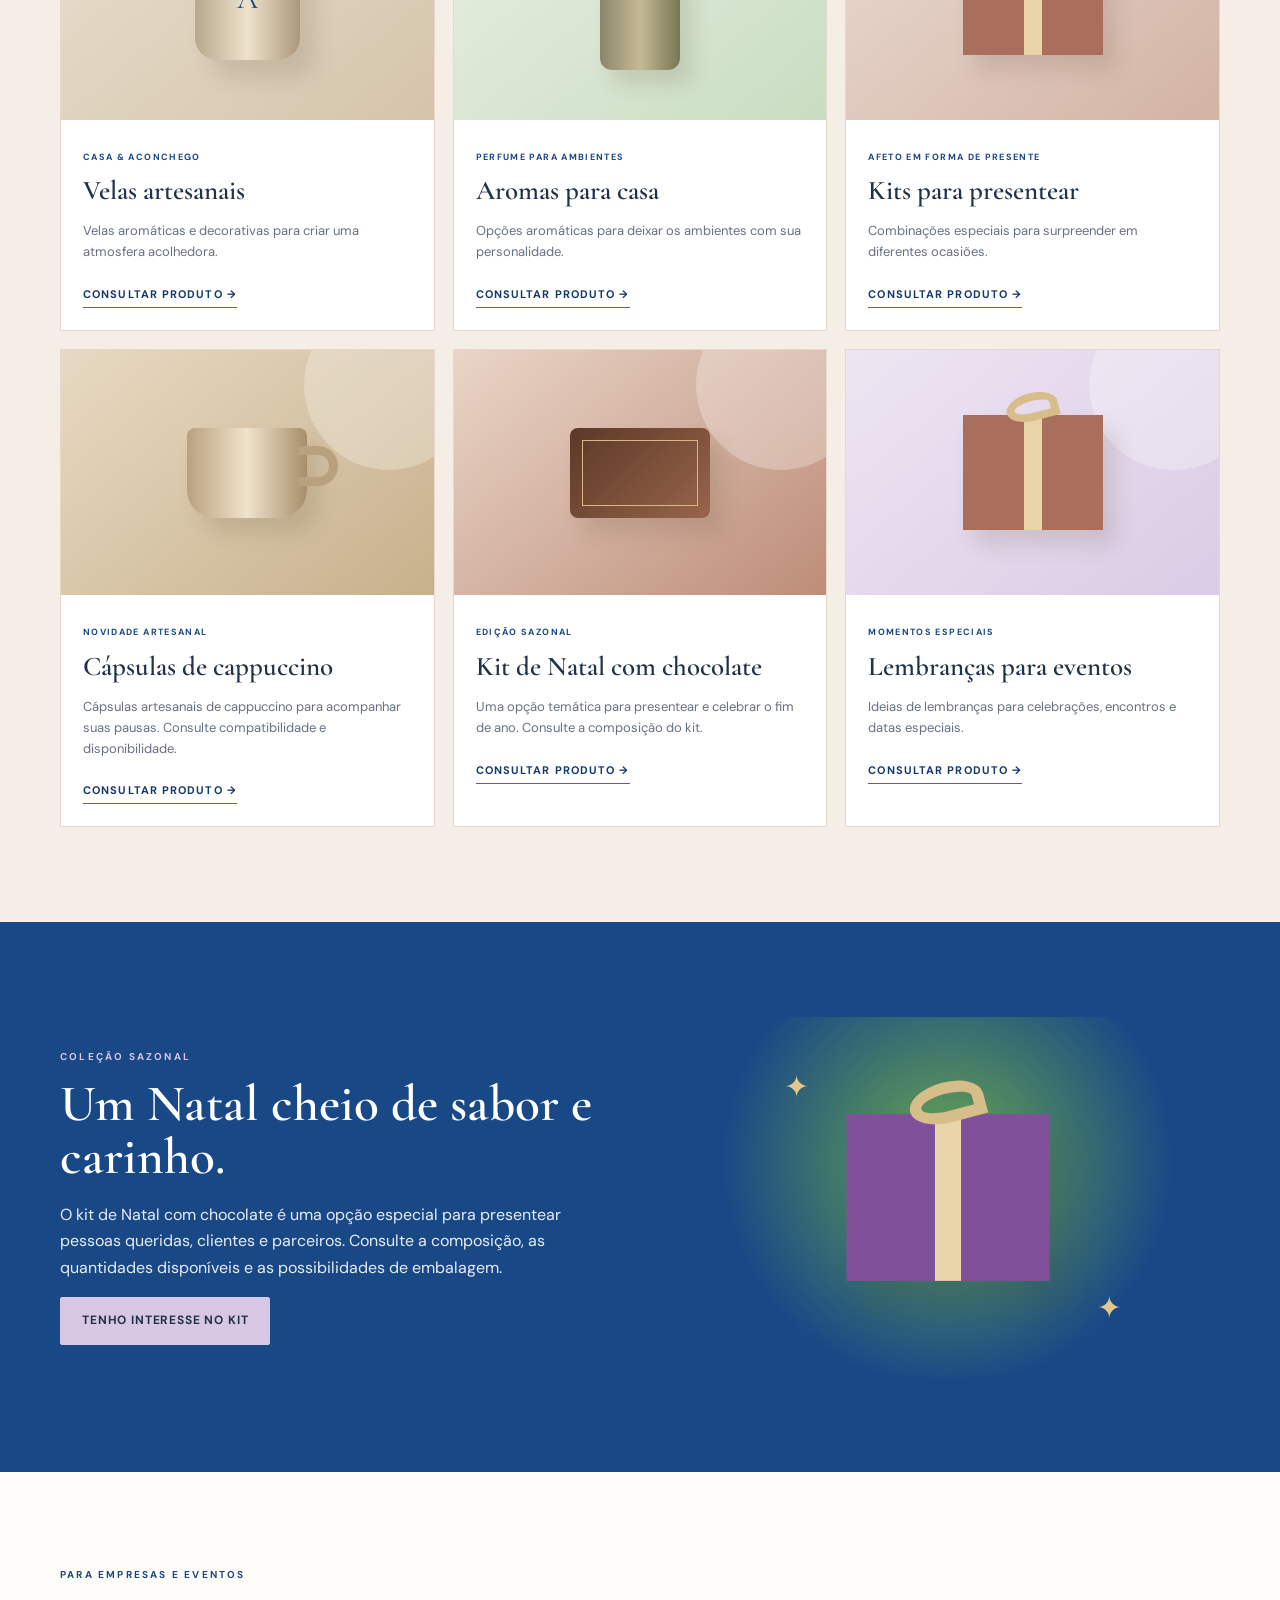
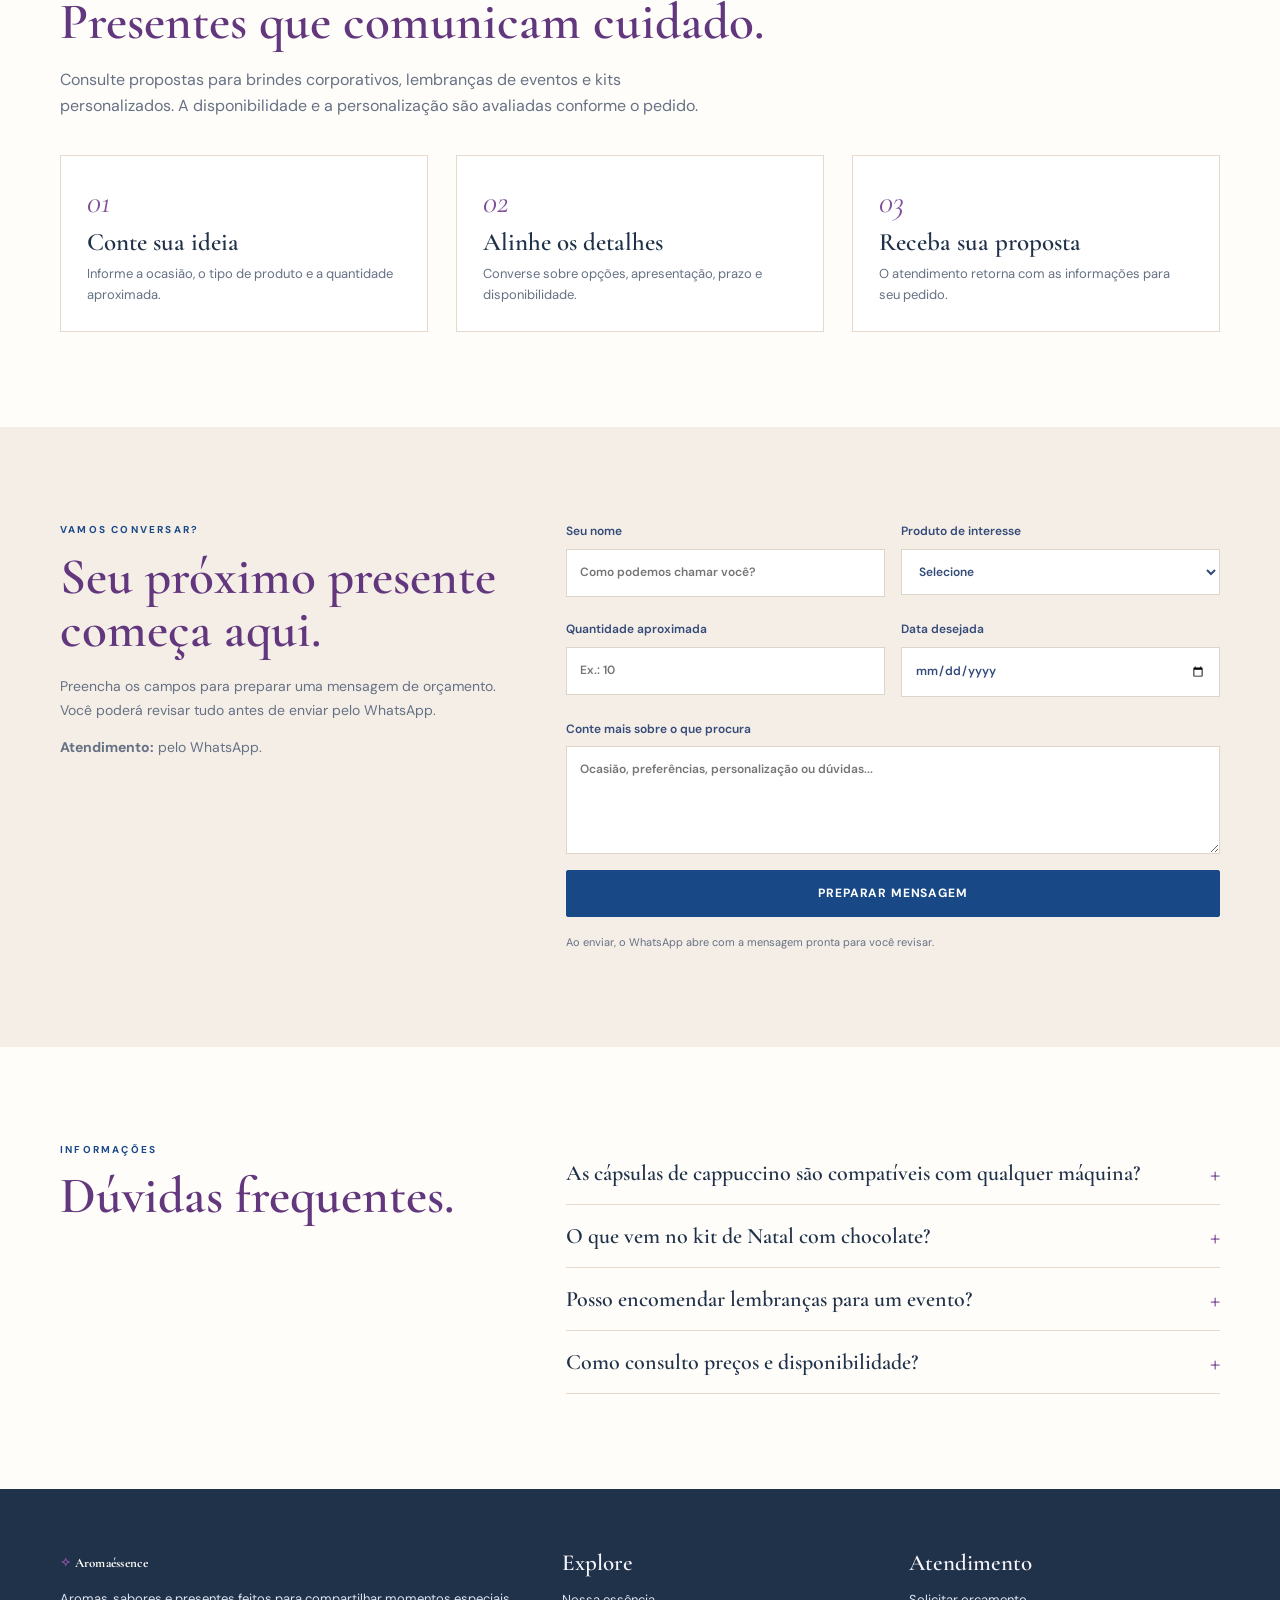
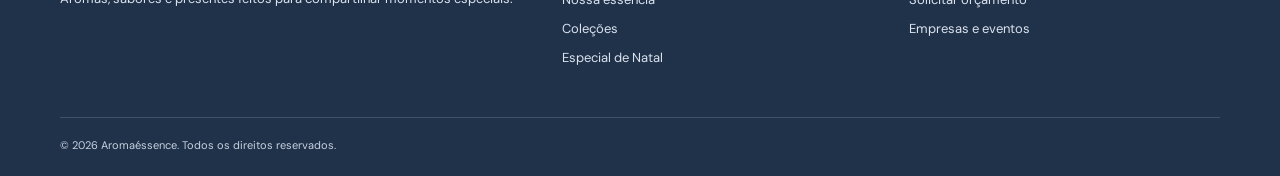
==== commit b14cc953: "Remove textos de demonstração e configura WhatsApp" ====
--- a/index.html
+++ b/index.html
@@ -23,7 +23,6 @@
 <body>
   <a class="skip-link" href="#conteudo">Pular para o conteúdo</a>
 
-  <div class="demo">SITE DEMONSTRATIVO • imagens ilustrativas criadas com elementos gráficos • produtos e condições sujeitos à confirmação</div>
   <div class="topline">FEITO COM CUIDADO • PRESENTES, AROMAS E SABORES PARA MOMENTOS ESPECIAIS</div>
 
   <header class="header" id="header">
@@ -189,7 +188,7 @@
           <div class="eyebrow">VAMOS CONVERSAR?</div>
           <h2>Seu próximo presente começa aqui.</h2>
           <p>Preencha os campos para preparar uma mensagem de orçamento. Você poderá revisar tudo antes de enviar pelo WhatsApp.</p>
-          <p><strong>Atendimento:</strong> pelo WhatsApp, após configuração do número oficial da marca.</p>
+          <p><strong>Atendimento:</strong> pelo WhatsApp.</p>
         </div>
 
         <form class="form" id="quoteForm" novalidate>
@@ -231,7 +230,7 @@
           <div class="hp" aria-hidden="true"><label>Não preencha <input name="website" tabindex="-1" autocomplete="off"></label></div>
 
           <button class="btn wide" type="submit">Preparar mensagem</button>
-          <p class="note">Demonstração: o número de WhatsApp ainda precisa ser configurado em <code>script.js</code>. Até lá, a mensagem preparada é copiada para você enviar manualmente.</p>
+          <p class="note">Ao enviar, o WhatsApp abre com a mensagem pronta para você revisar.</p>
         </form>
       </div>
     </section>
@@ -272,7 +271,7 @@
           <a href="#corporativo">Empresas e eventos</a>
         </div>
       </div>
-      <div class="copyright">© <span id="year">2026</span> Aromaéssence. Site demonstrativo. Imagens ilustrativas; informações comerciais sujeitas à confirmação.</div>
+      <div class="copyright">© <span id="year">2026</span> Aromaéssence. Todos os direitos reservados.</div>
     </div>
   </footer>
 
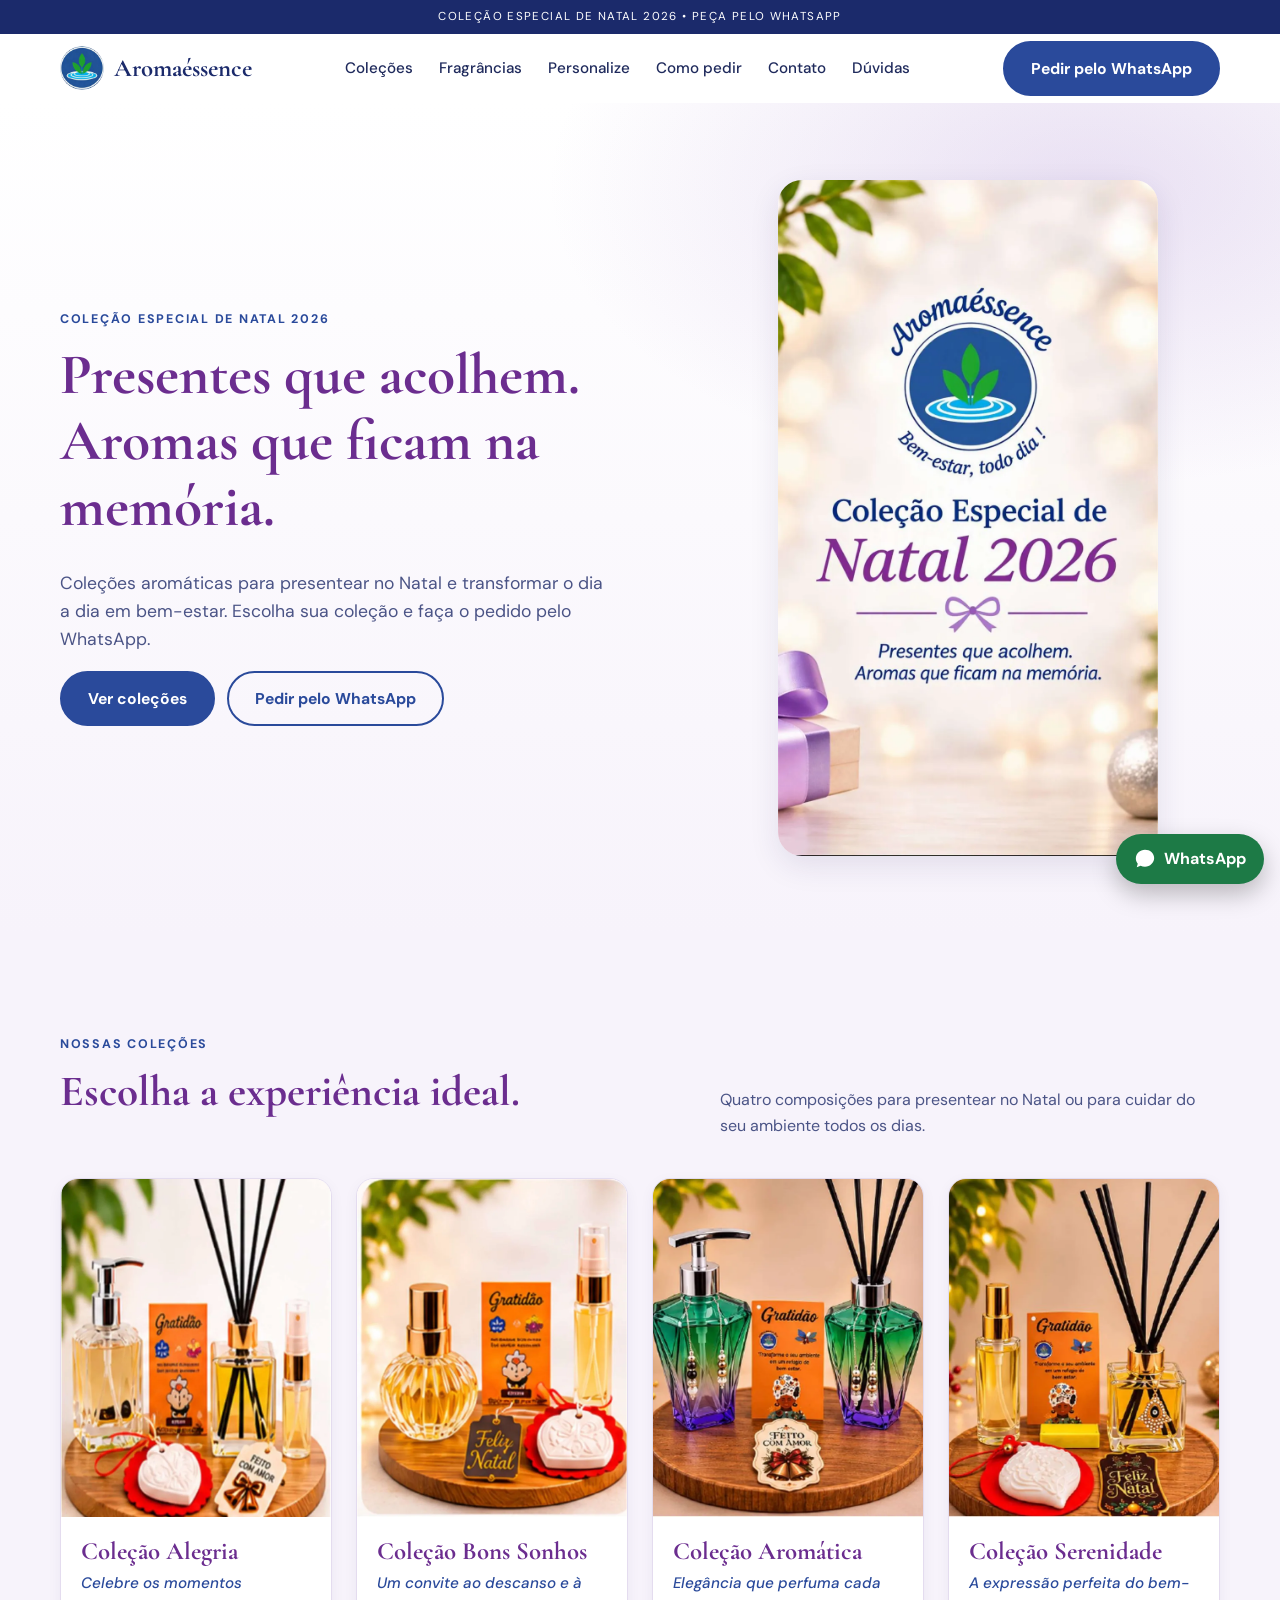
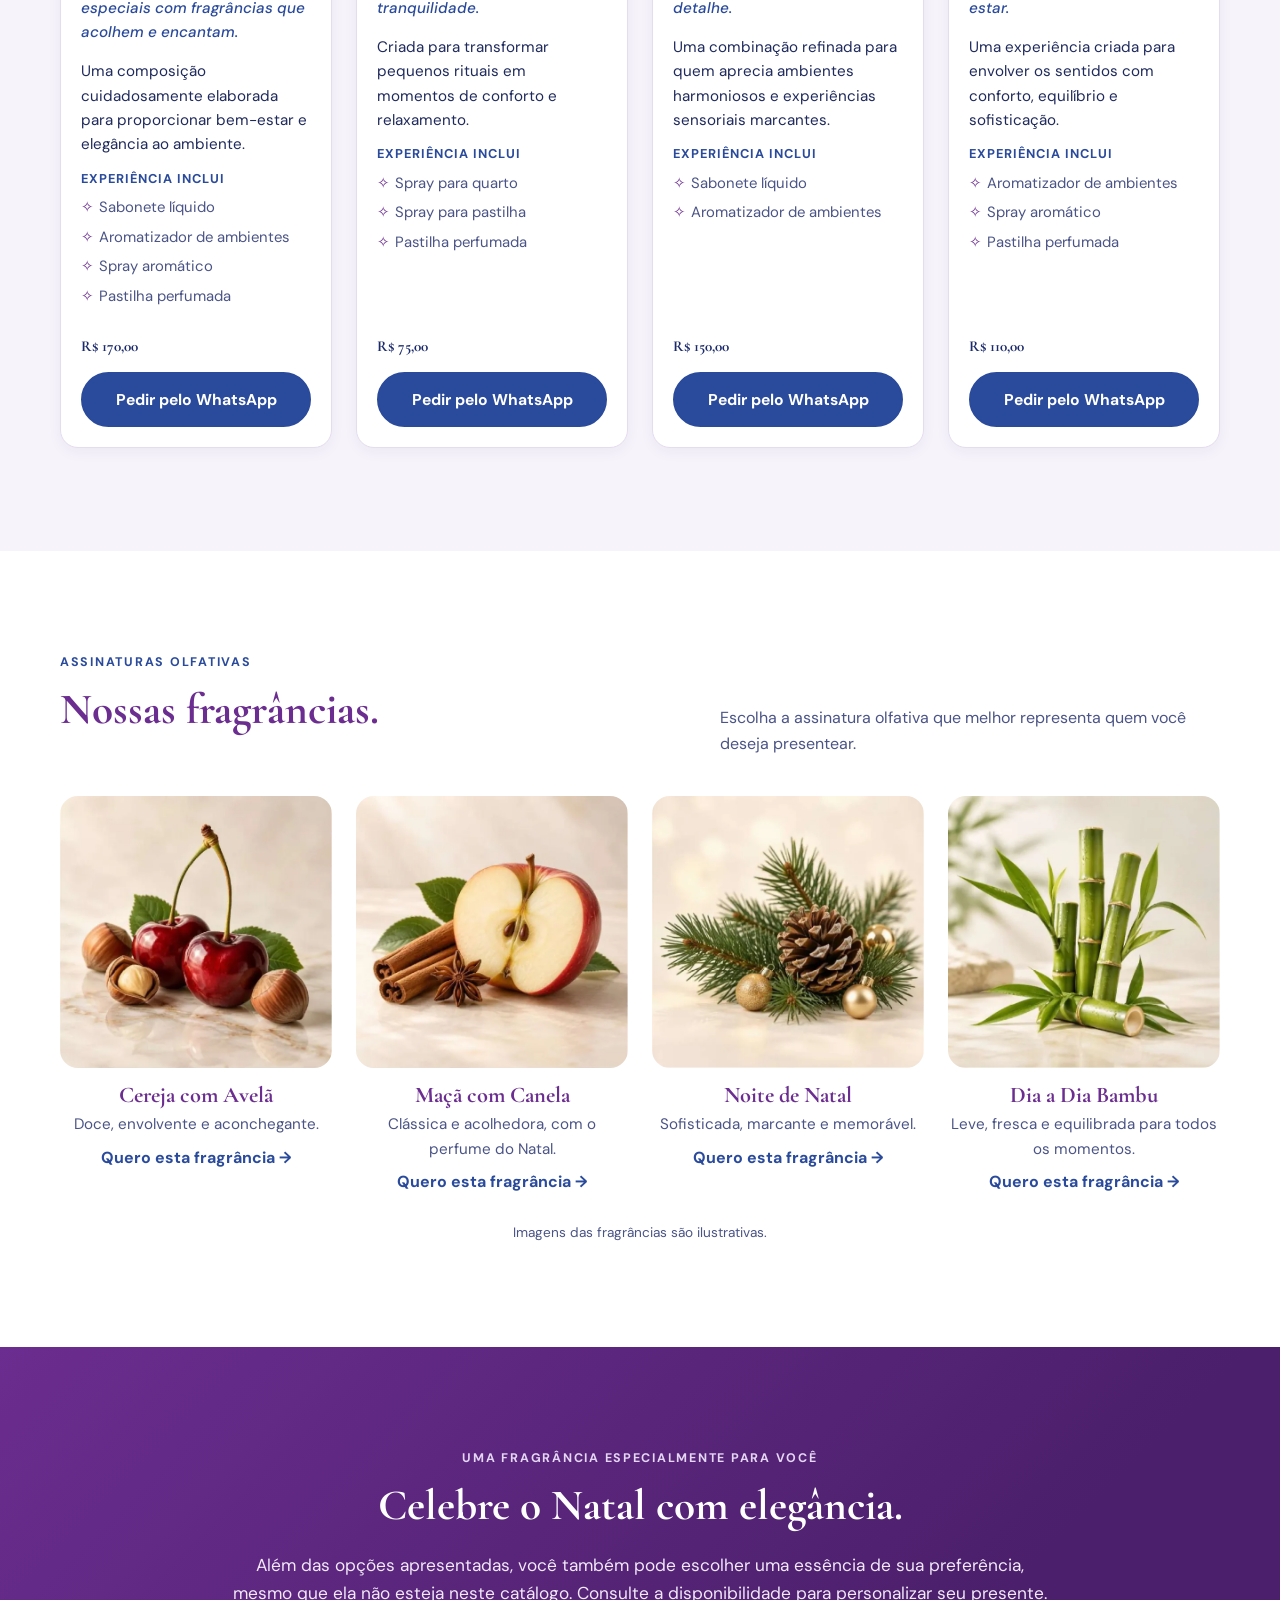
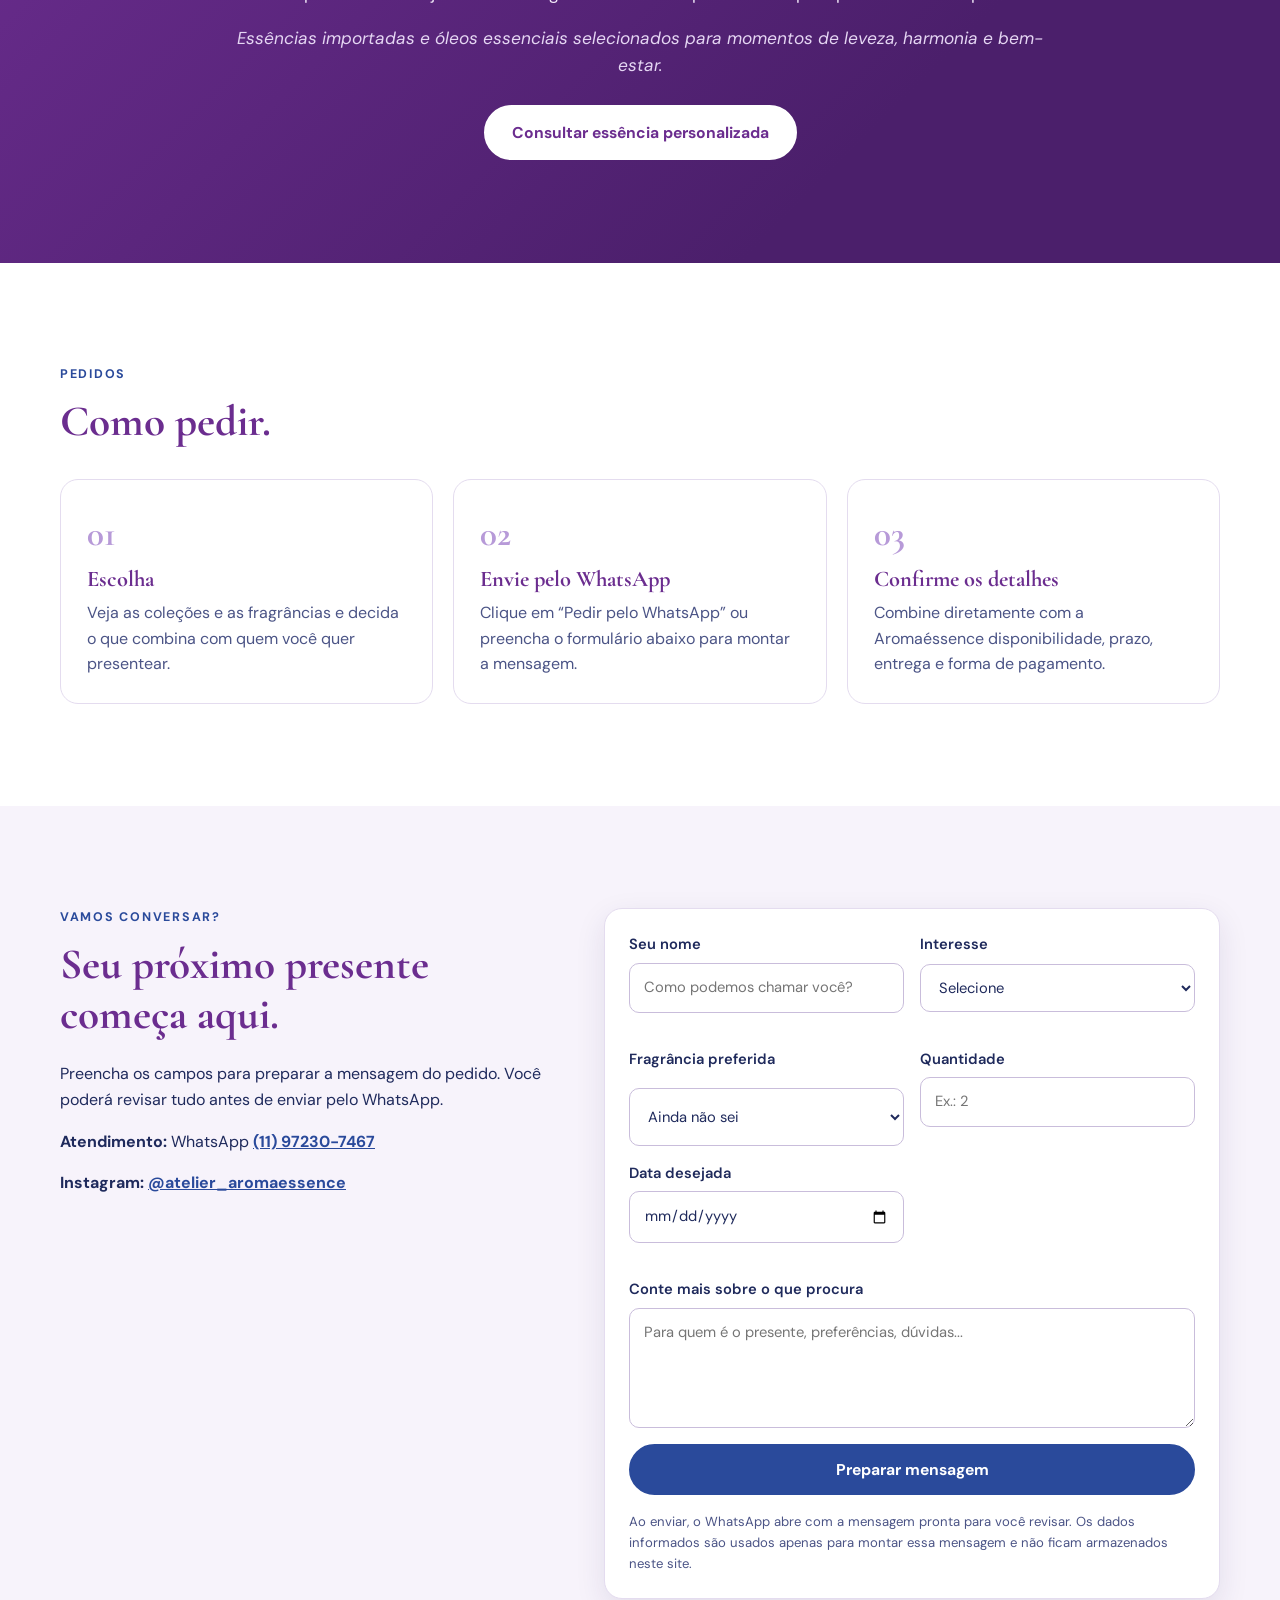
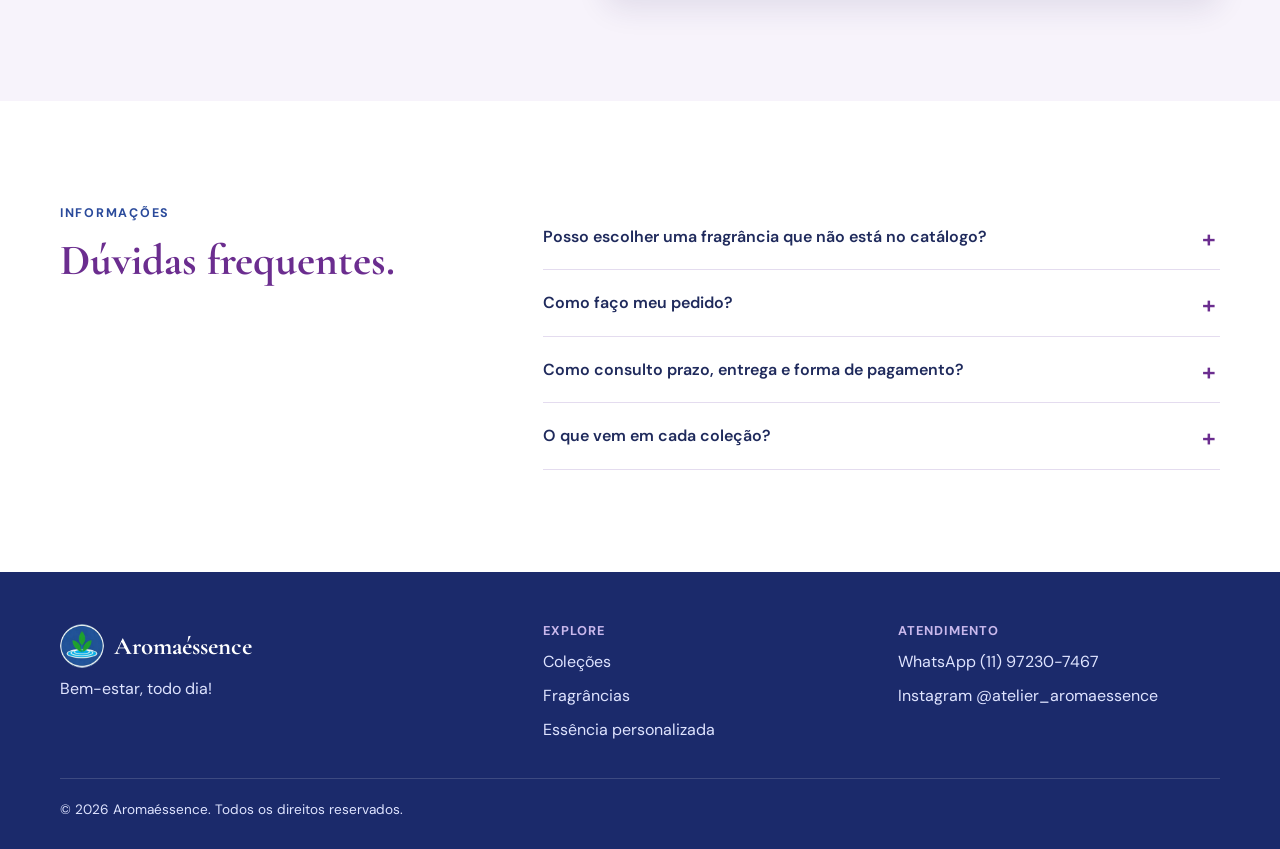
==== commit 57aece8e: "feat(landing): reestrutura página com catálogo Natal 2026 Substitui o conteúdo demonstrativo (velas," ====
--- a/index.html
+++ b/index.html
@@ -1,283 +1,346 @@
 <!doctype html>
 <html lang="pt-BR">
 <head>
-  <meta charset="utf-8">
-  <meta name="viewport" content="width=device-width, initial-scale=1">
-  <meta name="theme-color" content="#194887">
-  <title>Aromaéssence | Aromas, sabores e presentes</title>
-  <meta name="description" content="Aromaéssence — velas artesanais, aromas para casa, kits para presentear, cappuccino artesanal e lembranças para eventos.">
-  <meta property="og:type" content="website">
-  <meta property="og:locale" content="pt_BR">
-  <meta property="og:title" content="Aromaéssence | Aromas, sabores e presentes">
-  <meta property="og:description" content="Criações artesanais para perfumar a casa e tornar presentes especiais.">
-
-  <link rel="preconnect" href="https://fonts.googleapis.com">
-  <link rel="preconnect" href="https://fonts.gstatic.com" crossorigin>
-  <link href="https://fonts.googleapis.com/css2?family=Cormorant+Garamond:wght@500;600;700&family=DM+Sans:wght@400;500;600;700&display=swap" rel="stylesheet">
-  <link rel="stylesheet" href="styles.css">
-
-  <script type="application/ld+json">
-  {"@context":"https://schema.org","@type":"Organization","name":"Aromaéssence","description":"Velas artesanais, aromas para casa, kits para presentear e cappuccino artesanal."}
-  </script>
+<meta charset="utf-8">
+<meta name="viewport" content="width=device-width, initial-scale=1">
+<meta name="theme-color" content="#2a4a9b">
+<title>Aromaéssence | Coleção Especial de Natal 2026</title>
+<meta name="description" content="Coleção Especial de Natal 2026 da Aromaéssence: sabonete líquido, aromatizador de ambientes, spray aromático e pastilha perfumada. Peça pelo WhatsApp.">
+<script>document.documentElement.classList.add('js');</script>
+
+<!-- TROCAR "SEU-DOMINIO" pelo domínio final (ex.: aromaessence.com.br) em canonical, og:url, og:image e JSON-LD -->
+<link rel="canonical" href="https://SEU-DOMINIO/">
+<meta property="og:type" content="website">
+<meta property="og:locale" content="pt_BR">
+<meta property="og:site_name" content="Aromaéssence">
+<meta property="og:title" content="Aromaéssence | Coleção Especial de Natal 2026">
+<meta property="og:description" content="Presentes que acolhem. Aromas que ficam na memória. Conheça as coleções e peça pelo WhatsApp.">
+<meta property="og:url" content="https://SEU-DOMINIO/">
+<meta property="og:image" content="https://SEU-DOMINIO/assets/img/og-image.jpg">
+<meta property="og:image:width" content="1200">
+<meta property="og:image:height" content="630">
+<meta name="twitter:card" content="summary_large_image">
+
+<link rel="icon" type="image/png" href="assets/img/favicon.png">
+<link rel="apple-touch-icon" href="assets/img/apple-touch-icon.png">
+
+<link rel="preconnect" href="https://fonts.googleapis.com">
+<link rel="preconnect" href="https://fonts.gstatic.com" crossorigin>
+<link href="https://fonts.googleapis.com/css2?family=Cormorant+Garamond:wght@500;600;700&family=DM+Sans:wght@400;500;600;700&display=swap" rel="stylesheet">
+<link rel="stylesheet" href="styles.css">
+
+<script type="application/ld+json">
+{"@context":"https://schema.org","@type":"Store","name":"Aromaéssence","description":"Coleções aromáticas para presentear: sabonete líquido, aromatizador de ambientes, spray aromático e pastilha perfumada.","url":"https://SEU-DOMINIO/","logo":"https://SEU-DOMINIO/assets/img/logo.png","image":"https://SEU-DOMINIO/assets/img/og-image.jpg","telephone":"+5511972307467","sameAs":["https://instagram.com/atelier_aromaessence"]}
+</script>
 </head>
 <body>
-  <a class="skip-link" href="#conteudo">Pular para o conteúdo</a>
-
-  <div class="topline">FEITO COM CUIDADO • PRESENTES, AROMAS E SABORES PARA MOMENTOS ESPECIAIS</div>
-
-  <header class="header" id="header">
-    <div class="wrap nav">
-      <a class="logo" href="#inicio"><span aria-hidden="true">✧</span> Aromaéssence</a>
-      <button class="menu" id="menuButton" type="button" aria-label="Abrir menu" aria-expanded="false" aria-controls="navLinks">☰</button>
-      <nav class="links" id="navLinks" aria-label="Menu principal">
-        <a href="#marca">A marca</a>
+<a class="skip-link" href="#conteudo">Pular para o conteúdo</a>
+
+<div class="topline">COLEÇÃO ESPECIAL DE NATAL 2026 • PEÇA PELO WHATSAPP</div>
+
+<header class="header" id="header">
+  <div class="wrap nav">
+    <a class="logo" href="#inicio">
+      <img src="assets/img/logo.png" alt="" width="44" height="44">
+      <span>Aromaéssence</span>
+    </a>
+    <button class="menu" id="menuButton" type="button" aria-label="Abrir menu" aria-expanded="false" aria-controls="navLinks">☰</button>
+    <nav class="links" id="navLinks" aria-label="Menu principal">
+      <a href="#colecoes">Coleções</a>
+      <a href="#fragrancias">Fragrâncias</a>
+      <a href="#personalize">Personalize</a>
+      <a href="#como-pedir">Como pedir</a>
+      <a href="#contato">Contato</a>
+      <a href="#duvidas">Dúvidas</a>
+    </nav>
+    <a class="btn nav-cta" href="https://wa.me/5511972307467?text=Ol%C3%A1!%20Gostaria%20de%20fazer%20um%20pedido." data-wa data-msg="Olá! Gostaria de fazer um pedido." target="_blank" rel="noopener">Pedir pelo WhatsApp</a>
+  </div>
+</header>
+
+<main id="conteudo">
+
+  <!-- HERO -->
+  <section class="hero" id="inicio">
+    <div class="wrap hero-grid">
+      <div class="reveal">
+        <div class="eyebrow">COLEÇÃO ESPECIAL DE NATAL 2026</div>
+        <h1>Presentes que acolhem. Aromas que ficam na memória.</h1>
+        <p>Coleções aromáticas para presentear no Natal e transformar o dia a dia em bem-estar. Escolha sua coleção e faça o pedido pelo WhatsApp.</p>
+        <div class="actions">
+          <a class="btn" href="#colecoes">Ver coleções</a>
+          <a class="btn outline" href="https://wa.me/5511972307467?text=Ol%C3%A1!%20Gostaria%20de%20fazer%20um%20pedido." data-wa data-msg="Olá! Gostaria de fazer um pedido." target="_blank" rel="noopener">Pedir pelo WhatsApp</a>
+        </div>
+      </div>
+      <div class="hero-art reveal">
+        <img src="assets/img/capa-natal-2026.webp" alt="Capa da Coleção Especial de Natal 2026 da Aromaéssence, com o logotipo e o lema Bem-estar, todo dia" width="900" height="1600">
+      </div>
+    </div>
+  </section>
+
+  <!-- COLEÇÕES -->
+  <section class="section soft" id="colecoes">
+    <div class="wrap">
+      <div class="section-head">
+        <div class="reveal">
+          <div class="eyebrow">NOSSAS COLEÇÕES</div>
+          <h2>Escolha a experiência ideal.</h2>
+        </div>
+        <p class="reveal">Quatro composições para presentear no Natal ou para cuidar do seu ambiente todos os dias.</p>
+      </div>
+
+      <div class="products">
+        <article class="product reveal">
+          <img src="assets/img/colecao-alegria.webp" alt="Coleção Alegria: sabonete líquido, aromatizador de ambientes, spray aromático e pastilha perfumada sobre bandeja de madeira" width="800" height="1301" loading="lazy">
+          <div class="product-body">
+            <h3>Coleção Alegria</h3>
+            <p class="tagline">Celebre os momentos especiais com fragrâncias que acolhem e encantam.</p>
+            <p>Uma composição cuidadosamente elaborada para proporcionar bem-estar e elegância ao ambiente.</p>
+            <h4>Experiência inclui</h4>
+            <ul class="includes">
+              <li>Sabonete líquido</li>
+              <li>Aromatizador de ambientes</li>
+              <li>Spray aromático</li>
+              <li>Pastilha perfumada</li>
+            </ul>
+            <p class="price">R$ 170,00</p>
+            <a class="btn" href="https://wa.me/5511972307467?text=Ol%C3%A1!%20Tenho%20interesse%20na%20Cole%C3%A7%C3%A3o%20Alegria%20(R%24%20170%2C00)." data-wa data-msg="Olá! Tenho interesse na Coleção Alegria (R$ 170,00)." target="_blank" rel="noopener">Pedir pelo WhatsApp</a>
+          </div>
+        </article>
+
+        <article class="product reveal">
+          <img src="assets/img/colecao-bons-sonhos.webp" alt="Coleção Bons Sonhos: spray para quarto, spray para pastilha e pastilha perfumada com tag de Feliz Natal" width="800" height="1005" loading="lazy">
+          <div class="product-body">
+            <h3>Coleção Bons Sonhos</h3>
+            <p class="tagline">Um convite ao descanso e à tranquilidade.</p>
+            <p>Criada para transformar pequenos rituais em momentos de conforto e relaxamento.</p>
+            <h4>Experiência inclui</h4>
+            <ul class="includes">
+              <li>Spray para quarto</li>
+              <li>Spray para pastilha</li>
+              <li>Pastilha perfumada</li>
+            </ul>
+            <p class="price">R$ 75,00</p>
+            <a class="btn" href="https://wa.me/5511972307467?text=Ol%C3%A1!%20Tenho%20interesse%20na%20Cole%C3%A7%C3%A3o%20Bons%20Sonhos%20(R%24%2075%2C00)." data-wa data-msg="Olá! Tenho interesse na Coleção Bons Sonhos (R$ 75,00)." target="_blank" rel="noopener">Pedir pelo WhatsApp</a>
+          </div>
+        </article>
+
+        <article class="product reveal">
+          <img src="assets/img/colecao-aromatica.webp" alt="Coleção Aromática: sabonete líquido e aromatizador de ambientes em frascos de vidro verde e roxo" width="800" height="866" loading="lazy">
+          <div class="product-body">
+            <h3>Coleção Aromática</h3>
+            <p class="tagline">Elegância que perfuma cada detalhe.</p>
+            <p>Uma combinação refinada para quem aprecia ambientes harmoniosos e experiências sensoriais marcantes.</p>
+            <h4>Experiência inclui</h4>
+            <ul class="includes">
+              <li>Sabonete líquido</li>
+              <li>Aromatizador de ambientes</li>
+            </ul>
+            <p class="price">R$ 150,00</p>
+            <a class="btn" href="https://wa.me/5511972307467?text=Ol%C3%A1!%20Tenho%20interesse%20na%20Cole%C3%A7%C3%A3o%20Arom%C3%A1tica%20(R%24%20150%2C00)." data-wa data-msg="Olá! Tenho interesse na Coleção Aromática (R$ 150,00)." target="_blank" rel="noopener">Pedir pelo WhatsApp</a>
+          </div>
+        </article>
+
+        <article class="product reveal">
+          <img src="assets/img/colecao-serenidade.webp" alt="Coleção Serenidade: spray aromático, aromatizador de ambientes e pastilha perfumada com tag de Feliz Natal" width="800" height="863" loading="lazy">
+          <div class="product-body">
+            <h3>Coleção Serenidade</h3>
+            <p class="tagline">A expressão perfeita do bem-estar.</p>
+            <p>Uma experiência criada para envolver os sentidos com conforto, equilíbrio e sofisticação.</p>
+            <h4>Experiência inclui</h4>
+            <ul class="includes">
+              <li>Aromatizador de ambientes</li>
+              <li>Spray aromático</li>
+              <li>Pastilha perfumada</li>
+            </ul>
+            <p class="price">R$ 110,00</p>
+            <a class="btn" href="https://wa.me/5511972307467?text=Ol%C3%A1!%20Tenho%20interesse%20na%20Cole%C3%A7%C3%A3o%20Serenidade%20(R%24%20110%2C00)." data-wa data-msg="Olá! Tenho interesse na Coleção Serenidade (R$ 110,00)." target="_blank" rel="noopener">Pedir pelo WhatsApp</a>
+          </div>
+        </article>
+      </div>
+    </div>
+  </section>
+
+  <!-- FRAGRÂNCIAS -->
+  <section class="section" id="fragrancias">
+    <div class="wrap">
+      <div class="section-head">
+        <div class="reveal">
+          <div class="eyebrow">ASSINATURAS OLFATIVAS</div>
+          <h2>Nossas fragrâncias.</h2>
+        </div>
+        <p class="reveal">Escolha a assinatura olfativa que melhor representa quem você deseja presentear.</p>
+      </div>
+
+      <div class="scents">
+        <article class="scent reveal">
+          <img src="assets/img/fragrancia-cereja-avela.webp" alt="Cerejas e avelãs sobre superfície de mármore (imagem ilustrativa)" width="611" height="613" loading="lazy">
+          <h3>Cereja com Avelã</h3>
+          <p>Doce, envolvente e aconchegante.</p>
+          <a class="text-link" href="https://wa.me/5511972307467?text=Ol%C3%A1!%20Tenho%20interesse%20na%20fragr%C3%A2ncia%20Cereja%20com%20Avel%C3%A3." data-wa data-msg="Olá! Tenho interesse na fragrância Cereja com Avelã." target="_blank" rel="noopener">Quero esta fragrância →</a>
+        </article>
+        <article class="scent reveal">
+          <img src="assets/img/fragrancia-maca-canela.webp" alt="Maçã partida ao meio com canela em pau e anis-estrelado (imagem ilustrativa)" width="611" height="613" loading="lazy">
+          <h3>Maçã com Canela</h3>
+          <p>Clássica e acolhedora, com o perfume do Natal.</p>
+          <a class="text-link" href="https://wa.me/5511972307467?text=Ol%C3%A1!%20Tenho%20interesse%20na%20fragr%C3%A2ncia%20Ma%C3%A7%C3%A3%20com%20Canela." data-wa data-msg="Olá! Tenho interesse na fragrância Maçã com Canela." target="_blank" rel="noopener">Quero esta fragrância →</a>
+        </article>
+        <article class="scent reveal">
+          <img src="assets/img/fragrancia-noite-de-natal.webp" alt="Ramos de pinheiro com pinha e bolas douradas de Natal (imagem ilustrativa)" width="611" height="612" loading="lazy">
+          <h3>Noite de Natal</h3>
+          <p>Sofisticada, marcante e memorável.</p>
+          <a class="text-link" href="https://wa.me/5511972307467?text=Ol%C3%A1!%20Tenho%20interesse%20na%20fragr%C3%A2ncia%20Noite%20de%20Natal." data-wa data-msg="Olá! Tenho interesse na fragrância Noite de Natal." target="_blank" rel="noopener">Quero esta fragrância →</a>
+        </article>
+        <article class="scent reveal">
+          <img src="assets/img/fragrancia-dia-a-dia-bambu.webp" alt="Hastes de bambu verde com folhas (imagem ilustrativa)" width="611" height="612" loading="lazy">
+          <h3>Dia a Dia Bambu</h3>
+          <p>Leve, fresca e equilibrada para todos os momentos.</p>
+          <a class="text-link" href="https://wa.me/5511972307467?text=Ol%C3%A1!%20Tenho%20interesse%20na%20fragr%C3%A2ncia%20Dia%20a%20Dia%20Bambu." data-wa data-msg="Olá! Tenho interesse na fragrância Dia a Dia Bambu." target="_blank" rel="noopener">Quero esta fragrância →</a>
+        </article>
+      </div>
+      <p class="fineprint">Imagens das fragrâncias são ilustrativas.</p>
+    </div>
+  </section>
+
+  <!-- PERSONALIZE -->
+  <section class="section season" id="personalize">
+    <div class="wrap season-grid">
+      <div class="reveal">
+        <div class="eyebrow">UMA FRAGRÂNCIA ESPECIALMENTE PARA VOCÊ</div>
+        <h2>Celebre o Natal com elegância.</h2>
+        <p>Além das opções apresentadas, você também pode escolher uma essência de sua preferência, mesmo que ela não esteja neste catálogo. Consulte a disponibilidade para personalizar seu presente.</p>
+        <p class="note-light">Essências importadas e óleos essenciais selecionados para momentos de leveza, harmonia e bem-estar.</p>
+        <a class="btn btn-light" href="https://wa.me/5511972307467?text=Ol%C3%A1!%20Gostaria%20de%20consultar%20uma%20ess%C3%AAncia%20personalizada." data-wa data-msg="Olá! Gostaria de consultar uma essência personalizada." target="_blank" rel="noopener">Consultar essência personalizada</a>
+      </div>
+    </div>
+  </section>
+
+  <!-- COMO PEDIR -->
+  <section class="section" id="como-pedir">
+    <div class="wrap">
+      <div class="reveal">
+        <div class="eyebrow">PEDIDOS</div>
+        <h2>Como pedir.</h2>
+      </div>
+      <div class="steps">
+        <div class="step reveal"><span>01</span><h3>Escolha</h3><p>Veja as coleções e as fragrâncias e decida o que combina com quem você quer presentear.</p></div>
+        <div class="step reveal"><span>02</span><h3>Envie pelo WhatsApp</h3><p>Clique em “Pedir pelo WhatsApp” ou preencha o formulário abaixo para montar a mensagem.</p></div>
+        <div class="step reveal"><span>03</span><h3>Confirme os detalhes</h3><p>Combine diretamente com a Aromaéssence disponibilidade, prazo, entrega e forma de pagamento.</p></div>
+      </div>
+    </div>
+  </section>
+
+  <!-- CONTATO -->
+  <section class="section soft" id="contato">
+    <div class="wrap contact">
+      <div class="reveal">
+        <div class="eyebrow">VAMOS CONVERSAR?</div>
+        <h2>Seu próximo presente começa aqui.</h2>
+        <p>Preencha os campos para preparar a mensagem do pedido. Você poderá revisar tudo antes de enviar pelo WhatsApp.</p>
+        <p><strong>Atendimento:</strong> WhatsApp <a class="inline-link" href="https://wa.me/5511972307467" data-wa data-msg="Olá! Gostaria de fazer um pedido." target="_blank" rel="noopener">(11) 97230-7467</a></p>
+        <p><strong>Instagram:</strong> <a class="inline-link" href="https://instagram.com/atelier_aromaessence" target="_blank" rel="noopener">@atelier_aromaessence</a></p>
+      </div>
+
+      <form class="form reveal" id="quoteForm" novalidate>
+        <label for="nome">Seu nome
+          <input id="nome" name="nome" required maxlength="100" autocomplete="name" placeholder="Como podemos chamar você?">
+          <span class="error" data-error-for="nome" role="alert"></span>
+        </label>
+
+        <label for="produto">Interesse
+          <select id="produto" name="produto" required>
+            <option value="">Selecione</option>
+            <option>Coleção Alegria (R$ 170,00)</option>
+            <option>Coleção Bons Sonhos (R$ 75,00)</option>
+            <option>Coleção Aromática (R$ 150,00)</option>
+            <option>Coleção Serenidade (R$ 110,00)</option>
+            <option>Essência personalizada</option>
+            <option>Outro</option>
+          </select>
+          <span class="error" data-error-for="produto" role="alert"></span>
+        </label>
+
+        <label for="fragrancia">Fragrância preferida
+          <select id="fragrancia" name="fragrancia">
+            <option value="">Ainda não sei</option>
+            <option>Cereja com Avelã</option>
+            <option>Maçã com Canela</option>
+            <option>Noite de Natal</option>
+            <option>Dia a Dia Bambu</option>
+            <option>Outra (personalizada)</option>
+          </select>
+        </label>
+
+        <label for="quantidade">Quantidade
+          <input id="quantidade" name="quantidade" type="number" inputmode="numeric" min="1" max="1000" placeholder="Ex.: 2">
+          <span class="error" data-error-for="quantidade" role="alert"></span>
+        </label>
+
+        <label for="data">Data desejada
+          <input id="data" name="data" type="date">
+          <span class="error" data-error-for="data" role="alert"></span>
+        </label>
+
+        <label class="wide" for="mensagem">Conte mais sobre o que procura
+          <textarea id="mensagem" name="mensagem" rows="4" maxlength="1000" placeholder="Para quem é o presente, preferências, dúvidas..."></textarea>
+        </label>
+
+        <button class="btn wide" type="submit">Preparar mensagem</button>
+        <p class="note">Ao enviar, o WhatsApp abre com a mensagem pronta para você revisar. Os dados informados são usados apenas para montar essa mensagem e não ficam armazenados neste site.</p>
+      </form>
+    </div>
+  </section>
+
+  <!-- FAQ -->
+  <section class="section" id="duvidas">
+    <div class="wrap faq">
+      <div class="reveal">
+        <div class="eyebrow">INFORMAÇÕES</div>
+        <h2>Dúvidas frequentes.</h2>
+      </div>
+      <div class="reveal">
+        <details><summary>Posso escolher uma fragrância que não está no catálogo?</summary><p>Sim. Você pode escolher uma essência de sua preferência, mesmo que ela não esteja no catálogo. Consulte a disponibilidade pelo WhatsApp para personalizar seu presente.</p></details>
+        <details><summary>Como faço meu pedido?</summary><p>Pelo WhatsApp, usando os botões “Pedir pelo WhatsApp” ou o formulário de contato. A mensagem já vai pronta para você revisar e enviar.</p></details>
+        <details><summary>Como consulto prazo, entrega e forma de pagamento?</summary><p>Essas informações são combinadas diretamente no atendimento pelo WhatsApp, de acordo com o seu pedido.</p></details>
+        <details><summary>O que vem em cada coleção?</summary><p>Cada coleção lista na própria descrição os itens que a compõem, como sabonete líquido, aromatizador de ambientes, spray aromático e pastilha perfumada.</p></details>
+      </div>
+    </div>
+  </section>
+
+</main>
+
+<footer class="footer">
+  <div class="wrap">
+    <div class="footer-grid">
+      <div>
+        <a class="logo" href="#inicio">
+          <img src="assets/img/logo.png" alt="" width="44" height="44">
+          <span>Aromaéssence</span>
+        </a>
+        <p>Bem-estar, todo dia!</p>
+      </div>
+      <div>
+        <h4>Explore</h4>
         <a href="#colecoes">Coleções</a>
-        <a href="#natal">Especial de Natal</a>
-        <a href="#corporativo">Corporativo</a>
-        <a href="#contato">Contato</a>
-      </nav>
-      <a class="btn nav-cta" href="#contato">Solicitar orçamento</a>
-    </div>
-  </header>
-
-  <main id="conteudo">
-    <!-- HERO -->
-    <section class="hero" id="inicio">
-      <div class="wrap hero-grid">
-        <div class="reveal">
-          <div class="eyebrow">AROMAS • SABORES • AFETO</div>
-          <h1>Pequenos detalhes. Grandes lembranças.</h1>
-          <p>Criações artesanais para perfumar a casa, tornar os presentes especiais e adoçar momentos do dia.</p>
-          <div class="actions">
-            <a class="btn" href="#colecoes">Descobrir produtos</a>
-            <a class="btn outline" href="#contato">Fale conosco</a>
-          </div>
-        </div>
-        <div class="hero-art" role="img" aria-label="Ilustração decorativa de uma vela e um vaso com folhagem">
-          <div class="sun"></div>
-          <div class="branch"></div>
-          <div class="still-life"><div class="vase"></div><div class="candle"></div></div>
-        </div>
-      </div>
-    </section>
-
-    <!-- MARCA -->
-    <section class="section" id="marca">
-      <div class="wrap">
-        <div class="intro">
-          <div class="reveal">
-            <div class="eyebrow">A ESSÊNCIA DA MARCA</div>
-            <h2>Feito com carinho para fazer parte da sua história.</h2>
-          </div>
-          <div class="intro-copy reveal">
-            <p>A Aromaéssence reúne produtos artesanais pensados para despertar sensações e transformar ocasiões comuns em momentos especiais.</p>
-            <p>De velas e aromas para casa a presentes, cappuccino artesanal e kits sazonais, cada escolha é uma oportunidade de demonstrar cuidado.</p>
-            <p><strong>Uma marca, diferentes formas de presentear e acolher.</strong></p>
-          </div>
-        </div>
-        <div class="pillars">
-          <div class="pillar reveal"><b>01. Artesanal</b><p>Produtos preparados com atenção aos detalhes.</p></div>
-          <div class="pillar reveal"><b>02. Afetivo</b><p>Ideias para presentear e celebrar momentos importantes.</p></div>
-          <div class="pillar reveal"><b>03. Personalizável</b><p>Opções para consultar conforme a ocasião e a quantidade.</p></div>
-        </div>
-      </div>
-    </section>
-
-    <!-- COLEÇÕES -->
-    <section class="section soft" id="colecoes">
-      <div class="wrap">
-        <div class="section-head">
-          <div class="reveal">
-            <div class="eyebrow">CONHEÇA AS OPÇÕES</div>
-            <h2>Um universo de possibilidades.</h2>
-          </div>
-          <p class="reveal">Explore as linhas da Aromaéssence. Consulte disponibilidade, aromas, formatos e condições de encomenda.</p>
-        </div>
-        <div class="products">
-          <article class="product reveal">
-            <div class="product-art art1"><div class="shape jar"></div></div>
-            <div class="product-body">
-              <small>Casa &amp; aconchego</small>
-              <h3>Velas artesanais</h3>
-              <p>Velas aromáticas e decorativas para criar uma atmosfera acolhedora.</p>
-              <a class="text-link" href="#contato" data-product="Velas artesanais">Consultar produto →</a>
-            </div>
-          </article>
-          <article class="product reveal">
-            <div class="product-art art2"><div class="shape bottle"></div></div>
-            <div class="product-body">
-              <small>Perfume para ambientes</small>
-              <h3>Aromas para casa</h3>
-              <p>Opções aromáticas para deixar os ambientes com sua personalidade.</p>
-              <a class="text-link" href="#contato" data-product="Aromas para casa">Consultar produto →</a>
-            </div>
-          </article>
-          <article class="product reveal">
-            <div class="product-art art3"><div class="shape gift"></div></div>
-            <div class="product-body">
-              <small>Afeto em forma de presente</small>
-              <h3>Kits para presentear</h3>
-              <p>Combinações especiais para surpreender em diferentes ocasiões.</p>
-              <a class="text-link" href="#contato" data-product="Kits para presentear">Consultar produto →</a>
-            </div>
-          </article>
-          <article class="product reveal">
-            <div class="product-art art4"><div class="shape coffee"></div></div>
-            <div class="product-body">
-              <small>Novidade artesanal</small>
-              <h3>Cápsulas de cappuccino</h3>
-              <p>Cápsulas artesanais de cappuccino para acompanhar suas pausas. Consulte compatibilidade e disponibilidade.</p>
-              <a class="text-link" href="#contato" data-product="Cápsulas artesanais de cappuccino">Consultar produto →</a>
-            </div>
-          </article>
-          <article class="product reveal">
-            <div class="product-art art5"><div class="shape chocolate"></div></div>
-            <div class="product-body">
-              <small>Edição sazonal</small>
-              <h3>Kit de Natal com chocolate</h3>
-              <p>Uma opção temática para presentear e celebrar o fim de ano. Consulte a composição do kit.</p>
-              <a class="text-link" href="#contato" data-product="Kit de Natal com chocolate">Consultar produto →</a>
-            </div>
-          </article>
-          <article class="product reveal">
-            <div class="product-art art6"><div class="shape gift"></div></div>
-            <div class="product-body">
-              <small>Momentos especiais</small>
-              <h3>Lembranças para eventos</h3>
-              <p>Ideias de lembranças para celebrações, encontros e datas especiais.</p>
-              <a class="text-link" href="#contato" data-product="Lembranças para eventos">Consultar produto →</a>
-            </div>
-          </article>
-        </div>
-      </div>
-    </section>
-
-    <!-- NATAL -->
-    <section class="section season" id="natal">
-      <div class="wrap season-grid">
-        <div class="reveal">
-          <div class="eyebrow">COLEÇÃO SAZONAL</div>
-          <h2>Um Natal cheio de sabor e carinho.</h2>
-          <p>O kit de Natal com chocolate é uma opção especial para presentear pessoas queridas, clientes e parceiros. Consulte a composição, as quantidades disponíveis e as possibilidades de embalagem.</p>
-          <a class="btn btn-light" href="#contato" data-product="Kit de Natal com chocolate">Tenho interesse no kit</a>
-        </div>
-        <div class="season-art" role="img" aria-label="Ilustração decorativa de um presente de Natal"><div class="gift"></div></div>
-      </div>
-    </section>
-
-    <!-- CORPORATIVO -->
-    <section class="section" id="corporativo">
-      <div class="wrap">
-        <div class="reveal">
-          <div class="eyebrow">PARA EMPRESAS E EVENTOS</div>
-          <h2>Presentes que comunicam cuidado.</h2>
-          <p class="lead">Consulte propostas para brindes corporativos, lembranças de eventos e kits personalizados. A disponibilidade e a personalização são avaliadas conforme o pedido.</p>
-        </div>
-        <div class="steps">
-          <div class="step reveal"><span>01</span><h3>Conte sua ideia</h3><p>Informe a ocasião, o tipo de produto e a quantidade aproximada.</p></div>
-          <div class="step reveal"><span>02</span><h3>Alinhe os detalhes</h3><p>Converse sobre opções, apresentação, prazo e disponibilidade.</p></div>
-          <div class="step reveal"><span>03</span><h3>Receba sua proposta</h3><p>O atendimento retorna com as informações para seu pedido.</p></div>
-        </div>
-      </div>
-    </section>
-
-    <!-- CONTATO -->
-    <section class="section soft" id="contato">
-      <div class="wrap contact">
-        <div class="reveal">
-          <div class="eyebrow">VAMOS CONVERSAR?</div>
-          <h2>Seu próximo presente começa aqui.</h2>
-          <p>Preencha os campos para preparar uma mensagem de orçamento. Você poderá revisar tudo antes de enviar pelo WhatsApp.</p>
-          <p><strong>Atendimento:</strong> pelo WhatsApp.</p>
-        </div>
-
-        <form class="form" id="quoteForm" novalidate>
-          <label for="nome">Seu nome
-            <input id="nome" name="nome" required maxlength="100" autocomplete="name" placeholder="Como podemos chamar você?">
-            <span class="error" data-error-for="nome" role="alert"></span>
-          </label>
-
-          <label for="produto">Produto de interesse
-            <select id="produto" name="produto" required>
-              <option value="">Selecione</option>
-              <option>Velas artesanais</option>
-              <option>Aromas para casa</option>
-              <option>Kits para presentear</option>
-              <option>Cápsulas artesanais de cappuccino</option>
-              <option>Kit de Natal com chocolate</option>
-              <option>Lembranças para eventos</option>
-              <option>Brindes corporativos</option>
-              <option>Outro</option>
-            </select>
-            <span class="error" data-error-for="produto" role="alert"></span>
-          </label>
-
-          <label for="quantidade">Quantidade aproximada
-            <input id="quantidade" name="quantidade" type="number" inputmode="numeric" min="1" max="100000" placeholder="Ex.: 10">
-            <span class="error" data-error-for="quantidade" role="alert"></span>
-          </label>
-
-          <label for="data">Data desejada
-            <input id="data" name="data" type="date">
-            <span class="error" data-error-for="data" role="alert"></span>
-          </label>
-
-          <label class="wide" for="mensagem">Conte mais sobre o que procura
-            <textarea id="mensagem" name="mensagem" rows="4" maxlength="1000" placeholder="Ocasião, preferências, personalização ou dúvidas..."></textarea>
-          </label>
-
-          <!-- Honeypot anti-bot -->
-          <div class="hp" aria-hidden="true"><label>Não preencha <input name="website" tabindex="-1" autocomplete="off"></label></div>
-
-          <button class="btn wide" type="submit">Preparar mensagem</button>
-          <p class="note">Ao enviar, o WhatsApp abre com a mensagem pronta para você revisar.</p>
-        </form>
-      </div>
-    </section>
-
-    <!-- FAQ -->
-    <section class="section">
-      <div class="wrap faq">
-        <div class="reveal">
-          <div class="eyebrow">INFORMAÇÕES</div>
-          <h2>Dúvidas frequentes.</h2>
-        </div>
-        <div class="reveal">
-          <details><summary>As cápsulas de cappuccino são compatíveis com qualquer máquina?</summary><p>A compatibilidade ainda precisa ser confirmada pela marca. Consulte antes de realizar o pedido.</p></details>
-          <details><summary>O que vem no kit de Natal com chocolate?</summary><p>A composição do kit será informada pela Aromaéssence conforme a versão disponível.</p></details>
-          <details><summary>Posso encomendar lembranças para um evento?</summary><p>Sim, envie a data, a quantidade aproximada e o tipo de ocasião para consultar as possibilidades.</p></details>
-          <details><summary>Como consulto preços e disponibilidade?</summary><p>Envie uma solicitação pelo formulário. Preços, prazos e disponibilidade devem ser confirmados diretamente com a marca.</p></details>
-        </div>
-      </div>
-    </section>
-  </main>
-
-  <footer class="footer">
-    <div class="wrap">
-      <div class="footer-grid">
-        <div>
-          <a class="logo" href="#inicio"><span aria-hidden="true">✧</span> Aromaéssence</a>
-          <p>Aromas, sabores e presentes feitos para compartilhar momentos especiais.</p>
-        </div>
-        <div>
-          <h4>Explore</h4>
-          <a href="#marca">Nossa essência</a>
-          <a href="#colecoes">Coleções</a>
-          <a href="#natal">Especial de Natal</a>
-        </div>
-        <div>
-          <h4>Atendimento</h4>
-          <a href="#contato">Solicitar orçamento</a>
-          <a href="#corporativo">Empresas e eventos</a>
-        </div>
-      </div>
-      <div class="copyright">© <span id="year">2026</span> Aromaéssence. Todos os direitos reservados.</div>
-    </div>
-  </footer>
-
-  <a class="wa" href="#contato" aria-label="Ir para o formulário de contato">✉</a>
-  <div class="toast" id="toast" role="status" aria-live="polite"></div>
-
-  <script src="script.js" defer></script>
+        <a href="#fragrancias">Fragrâncias</a>
+        <a href="#personalize">Essência personalizada</a>
+      </div>
+      <div>
+        <h4>Atendimento</h4>
+        <a href="https://wa.me/5511972307467" data-wa data-msg="Olá! Gostaria de fazer um pedido." target="_blank" rel="noopener">WhatsApp (11) 97230-7467</a>
+        <a href="https://instagram.com/atelier_aromaessence" target="_blank" rel="noopener">Instagram @atelier_aromaessence</a>
+      </div>
+    </div>
+    <div class="copyright">© <span id="year">2026</span> Aromaéssence. Todos os direitos reservados.</div>
+  </div>
+</footer>
+
+<a class="wa-float" href="https://wa.me/5511972307467?text=Ol%C3%A1!%20Gostaria%20de%20fazer%20um%20pedido." data-wa data-msg="Olá! Gostaria de fazer um pedido." target="_blank" rel="noopener" aria-label="Pedir pelo WhatsApp">
+  <svg viewBox="0 0 24 24" aria-hidden="true" focusable="false"><path fill="currentColor" d="M12 2C6.5 2 2 6.2 2 11.4c0 2.1.8 4.1 2.1 5.7L3 21l4.2-1.6c1.5.7 3 1 4.8 1 5.5 0 10-4.2 10-9.4S17.5 2 12 2z"/></svg>
+  <span>WhatsApp</span>
+</a>
+
+<div class="toast" id="toast" role="status" aria-live="polite"></div>
+
+<script src="script.js" defer></script>
 </body>
 </html>
--- a/styles.css
+++ b/styles.css
@@ -1,277 +1,289 @@
-/* =========================================================
+/* ==========================================================
    Aromaéssence — styles.css
-   Organização: tokens → base → layout → componentes → seções → utilitários → responsivo
-   ========================================================= */
-
-/* ---------- Tokens ---------- */
+   Tokens de marca no :root; troque aqui para ajustar a identidade.
+   ========================================================== */
+
 :root {
-  --primary: #194887;
-  --primary-dark: #15396b;
-  --accent: #80519a;
-  --accent-deep: #63377e;
-  --accent-soft: #eee5f2;
-  --cream: #f4eee7;
-  --paper: #fffdf9;
-  --ink: #20324a;
-  --muted: #667184;
-  --line: #e6d9cc;
-  --danger: #b3261e;
-  --whatsapp: #39784a;
-
-  --font-display: "Cormorant Garamond", Georgia, serif;
-  --font-body: "DM Sans", system-ui, -apple-system, "Segoe UI", sans-serif;
-
-  --header-h: 82px;
-  --radius: 2px;
-  --ease: cubic-bezier(.2, .7, .2, 1);
-}
-
-/* ---------- Base ---------- */
+  --navy: #1b2a6b;
+  --primary: #2a4a9b;
+  --primary-dark: #203a7c;
+  --accent: #6b2d8f;
+  --lilac: #b79ad8;
+  --green: #3f9b3f;
+  --text: #1f2a5c;
+  --muted: #4b5486;
+  --bg: #ffffff;
+  --soft: #f7f3fb;
+  --line: #e4dcef;
+  --error: #b3261e;
+  --wa: #1d7a46;
+
+  --font-display: "Cormorant Garamond", Georgia, "Times New Roman", serif;
+  --font-body: "DM Sans", system-ui, -apple-system, "Segoe UI", Roboto, Arial, sans-serif;
+
+  --radius: 18px;
+  --radius-sm: 10px;
+  --shadow: 0 10px 30px rgba(43, 30, 90, 0.10);
+  --wrap: 1160px;
+}
+
 *, *::before, *::after { box-sizing: border-box; }
-html { scroll-behavior: smooth; scroll-padding-top: calc(var(--header-h) + 12px); -webkit-text-size-adjust: 100%; }
+
+html { scroll-behavior: smooth; scroll-padding-top: 90px; }
+
 body {
   margin: 0;
-  background: var(--paper);
-  color: var(--ink);
   font-family: var(--font-body);
-  line-height: 1.65;
-  text-rendering: optimizeLegibility;
-}
-img, svg { max-width: 100%; display: block; }
-a { color: inherit; text-decoration: none; }
-button, input, select, textarea { font: inherit; color: inherit; }
-:focus-visible { outline: 2px solid var(--accent); outline-offset: 3px; }
-
-.wrap { width: min(1160px, calc(100% - 44px)); margin-inline: auto; }
+  font-size: 1rem;
+  line-height: 1.6;
+  color: var(--text);
+  background: var(--bg);
+  -webkit-font-smoothing: antialiased;
+}
+
+img { max-width: 100%; height: auto; display: block; }
+a { color: inherit; }
+h1, h2, h3, h4 { margin: 0 0 .5em; line-height: 1.15; }
+p { margin: 0 0 1em; }
+
+h1, h2, h3 { font-family: var(--font-display); font-weight: 700; color: var(--accent); }
+h1 { font-size: clamp(2.2rem, 5vw, 3.6rem); }
+h2 { font-size: clamp(1.9rem, 3.6vw, 2.7rem); }
+h3 { font-size: 1.55rem; }
+h4 { font-family: var(--font-body); font-size: .8rem; letter-spacing: .08em; text-transform: uppercase; color: var(--primary); }
+
+.wrap { width: min(100% - 32px, var(--wrap)); margin-inline: auto; }
 
 .skip-link {
-  position: absolute; left: 12px; top: -60px; z-index: 100;
-  background: var(--primary-dark); color: #fff; padding: 10px 16px; border-radius: var(--radius);
-  transition: top .2s;
-}
-.skip-link:focus { top: 12px; }
-
-/* ---------- Avisos de topo ---------- */
-.demo { background: var(--accent-soft); color: var(--accent-deep); text-align: center; font-size: 11px; padding: 8px 12px; letter-spacing: .04em; }
-.topline { background: var(--primary-dark); color: #fff; text-align: center; padding: 8px 15px; font-size: 12px; letter-spacing: .12em; }
-
-/* ---------- Header ---------- */
+  position: absolute; left: 8px; top: -60px; z-index: 100;
+  background: var(--navy); color: #fff; padding: 10px 16px; border-radius: 0 0 8px 8px;
+  text-decoration: none; transition: top .2s;
+}
+.skip-link:focus { top: 0; }
+
+:focus-visible { outline: 3px solid var(--accent); outline-offset: 3px; border-radius: 4px; }
+
+.eyebrow {
+  font-size: .78rem; font-weight: 700; letter-spacing: .14em;
+  color: var(--primary); margin-bottom: 12px;
+}
+
+/* ---------- Topline & header ---------- */
+.topline {
+  background: var(--navy); color: #fff; text-align: center;
+  font-size: .72rem; letter-spacing: .12em; padding: 8px 16px;
+}
+
 .header {
-  position: sticky; top: 0; z-index: 20;
-  background: rgba(255, 253, 249, .93);
-  -webkit-backdrop-filter: blur(12px); backdrop-filter: blur(12px);
-  border-bottom: 1px solid var(--line);
-  transition: box-shadow .25s;
-}
-.header.scrolled { box-shadow: 0 6px 24px rgba(32, 50, 74, .08); }
-.nav { height: var(--header-h); display: flex; align-items: center; justify-content: space-between; gap: 25px; }
-.logo { font-family: var(--font-display); font-size: 31px; font-weight: 700; letter-spacing: .02em; color: var(--primary-dark); white-space: nowrap; }
-.logo span { color: var(--accent); }
-.links { display: flex; gap: 25px; align-items: center; font-size: 13px; color: #344a78; }
-.links a { position: relative; padding: 4px 0; }
-.links a::after { content: ""; position: absolute; left: 0; bottom: 0; height: 1px; width: 100%; background: var(--accent); transform: scaleX(0); transform-origin: left; transition: transform .25s var(--ease); }
-.links a:hover { color: var(--primary); }
-.links a:hover::after { transform: scaleX(1); }
-.menu { display: none; background: none; border: 0; font-size: 26px; line-height: 1; color: var(--primary-dark); cursor: pointer; padding: 6px; }
-
-/* ---------- Botões ---------- */
+  position: sticky; top: 0; z-index: 50;
+  background: rgba(255, 255, 255, .94);
+  backdrop-filter: saturate(1.4) blur(8px);
+  border-bottom: 1px solid transparent;
+  transition: border-color .2s, box-shadow .2s;
+}
+.header.scrolled { border-color: var(--line); box-shadow: 0 4px 18px rgba(43, 30, 90, .07); }
+
+.nav { display: flex; align-items: center; justify-content: space-between; gap: 16px; min-height: 68px; }
+
+.logo {
+  display: inline-flex; align-items: center; gap: 10px; text-decoration: none;
+  font-family: var(--font-display); font-weight: 700; font-size: 1.55rem; color: var(--navy);
+}
+.logo img { border-radius: 50%; }
+
+.links { display: none; gap: 22px; }
+.links a { text-decoration: none; font-weight: 500; font-size: .95rem; color: var(--text); padding: 6px 2px; }
+.links a:hover { color: var(--accent); }
+
+.menu {
+  margin-left: auto; background: none; border: 1px solid var(--line); border-radius: 10px;
+  font-size: 1.3rem; line-height: 1; padding: 8px 12px; color: var(--navy); cursor: pointer;
+}
+.btn.nav-cta { display: none; }
+
+@media (max-width: 899px) {
+  .links {
+    position: absolute; left: 0; right: 0; top: 100%;
+    flex-direction: column; gap: 0; background: #fff;
+    border-bottom: 1px solid var(--line); box-shadow: 0 14px 24px rgba(43, 30, 90, .10);
+    display: none; padding: 8px 16px 16px;
+  }
+  .links.open { display: flex; }
+  .links a { padding: 14px 4px; border-bottom: 1px solid var(--line); }
+}
+
+@media (min-width: 900px) {
+  .links { display: flex; }
+  .menu { display: none; }
+  .btn.nav-cta { display: inline-flex; }
+}
+
+/* ---------- Buttons ---------- */
 .btn {
-  display: inline-flex; justify-content: center; align-items: center; gap: 8px;
-  border: 1px solid var(--primary); background: var(--primary); color: #fff;
-  padding: 13px 21px; border-radius: var(--radius);
-  font-size: 12px; font-weight: 700; letter-spacing: .07em; text-transform: uppercase;
-  cursor: pointer; transition: background .2s, border-color .2s, transform .2s, color .2s;
-}
-.btn:hover { background: var(--primary-dark); border-color: var(--primary-dark); transform: translateY(-1px); }
-.btn:active { transform: translateY(0); }
-.btn.outline { background: transparent; color: var(--primary-dark); }
-.btn.outline:hover { background: var(--primary-dark); color: #fff; }
-.btn-light { background: #d8c7e3; border-color: #d8c7e3; color: var(--ink); }
-.btn-light:hover { background: #fff; border-color: #fff; }
-.btn[disabled] { opacity: .6; cursor: progress; }
-
-/* ---------- Tipografia compartilhada ---------- */
-.eyebrow { font-size: 10px; letter-spacing: .22em; text-transform: uppercase; color: var(--primary); font-weight: 700; }
-.section { padding: 95px 0; }
-.section h2 { font: 600 clamp(37px, 4vw, 52px)/1.04 var(--font-display); color: var(--accent-deep); margin: 12px 0 18px; }
-.soft { background: var(--cream); }
-.lead { max-width: 650px; color: var(--muted); }
+  display: inline-flex; align-items: center; justify-content: center; gap: 8px;
+  background: var(--primary); color: #fff; text-decoration: none;
+  font-family: var(--font-body); font-weight: 700; font-size: .98rem;
+  padding: 13px 26px; border-radius: 999px; border: 2px solid var(--primary);
+  cursor: pointer; transition: background .2s, transform .2s, box-shadow .2s;
+}
+.btn:hover { background: var(--primary-dark); border-color: var(--primary-dark); transform: translateY(-1px); box-shadow: 0 8px 18px rgba(42, 74, 155, .25); }
+.btn.outline { background: transparent; color: var(--primary); }
+.btn.outline:hover { background: var(--primary); color: #fff; }
+.btn.btn-light { background: #fff; color: var(--accent); border-color: #fff; }
+.btn.btn-light:hover { background: var(--soft); border-color: var(--soft); box-shadow: 0 8px 18px rgba(0, 0, 0, .18); }
+
+.text-link { color: var(--primary); font-weight: 700; text-decoration: none; }
+.text-link:hover { color: var(--accent); text-decoration: underline; }
+.inline-link { color: var(--primary); font-weight: 700; }
+
+/* ---------- Sections ---------- */
+.section { padding: clamp(56px, 8vw, 104px) 0; }
+.section.soft { background: var(--soft); }
+
+.section-head {
+  display: grid; gap: 12px; margin-bottom: 40px; align-items: end;
+}
+.section-head p { color: var(--muted); max-width: 52ch; margin: 0; }
+@media (min-width: 900px) { .section-head { grid-template-columns: 1.1fr .9fr; gap: 48px; } }
 
 /* ---------- Hero ---------- */
-.hero { background: linear-gradient(115deg, #f4eee7 0%, #fbf8f3 54%, #eee5f2 100%); overflow: hidden; position: relative; }
-.hero-grid { min-height: 590px; display: grid; grid-template-columns: 1.02fr .98fr; align-items: center; gap: 35px; padding: 65px 0; }
-.hero h1 { font: 600 clamp(48px, 6vw, 76px)/.98 var(--font-display); color: var(--ink); margin: 18px 0 22px; max-width: 590px; }
-.hero p { max-width: 480px; color: #596988; font-size: 15px; }
-.actions { display: flex; gap: 12px; flex-wrap: wrap; margin-top: 30px; }
-
-.hero-art { height: 440px; position: relative; display: grid; place-items: center; }
-.sun { position: absolute; width: 350px; height: 350px; border-radius: 50%; background: #d9cce5; right: 9%; top: 8%; opacity: .7; }
-.still-life { position: relative; width: 75%; height: 80%; display: flex; align-items: flex-end; justify-content: center; gap: 20px; }
-.vase { width: 125px; height: 230px; border-radius: 48% 48% 25% 25%; background: linear-gradient(90deg, #b7a58b, #eee5f2 48%, #9b83b1); box-shadow: 20px 22px 30px rgba(102, 88, 58, .13); position: relative; }
-.vase::before { content: ""; position: absolute; width: 53px; height: 48px; left: 36px; top: -22px; border-radius: 9px 9px 2px 2px; background: #b7a58b; }
-.candle { width: 112px; height: 150px; background: linear-gradient(90deg, #d8c8a9, #f5ead5 55%, #c7b18f); border-radius: 8px 8px 18px 18px; position: relative; box-shadow: 14px 20px 25px rgba(102, 88, 58, .13); }
-.candle::before { content: ""; position: absolute; top: -13px; left: 48px; width: 2px; height: 17px; background: #494337; }
-.candle::after { content: "AROMAÉSSENCE"; position: absolute; top: 58px; left: 0; right: 0; text-align: center; font: 11px var(--font-display); letter-spacing: 2px; color: var(--primary); }
-.branch { position: absolute; width: 150px; height: 240px; border-left: 2px solid #69a84f; transform: rotate(25deg); right: 7%; top: 0; }
-.branch::before, .branch::after { content: ""; position: absolute; width: 65px; height: 24px; border-radius: 100% 0; background: #69a84f; transform: rotate(-30deg); top: 50px; left: -3px; box-shadow: 35px 55px 0 -1px #69a84f, -20px 105px 0 -1px #69a84f; }
-
-/* ---------- Marca ---------- */
-.intro { display: grid; grid-template-columns: .85fr 1.15fr; gap: 80px; align-items: start; }
-.intro-copy { color: var(--muted); font-size: 15px; }
-.pillars { display: grid; grid-template-columns: repeat(3, 1fr); gap: 22px; margin-top: 50px; }
-.pillar { border-top: 1px solid var(--accent); padding-top: 20px; }
-.pillar b { font: 600 24px var(--font-display); }
-.pillar p { font-size: 13px; color: var(--muted); margin-bottom: 0; }
-
-/* ---------- Produtos ---------- */
-.section-head { display: flex; justify-content: space-between; gap: 30px; align-items: flex-end; margin-bottom: 38px; }
-.section-head p { max-width: 380px; color: var(--muted); font-size: 14px; }
-.products { display: grid; grid-template-columns: repeat(3, 1fr); gap: 18px; }
-.product { background: #fff; border: 1px solid var(--line); min-width: 0; transition: transform .3s var(--ease), box-shadow .3s var(--ease); }
-.product:hover { transform: translateY(-4px); box-shadow: 0 18px 40px rgba(32, 50, 74, .1); }
-.product-art { height: 245px; display: grid; place-items: center; position: relative; overflow: hidden; }
-.product-art::after { content: ""; position: absolute; width: 170px; height: 170px; border-radius: 50%; background: rgba(255, 255, 255, .27); right: -40px; top: -50px; }
-.product-art .shape { position: relative; z-index: 1; transition: transform .4s var(--ease); }
-.product:hover .shape { transform: scale(1.06) rotate(-2deg); }
-.product-body { padding: 22px; }
-.product-body small { color: var(--primary); letter-spacing: .15em; text-transform: uppercase; font-size: 9px; font-weight: 700; }
-.product h3 { font: 600 27px var(--font-display); margin: 6px 0; }
-.product p { font-size: 13px; color: var(--muted); min-height: 44px; }
-.text-link { display: inline-block; margin-top: 8px; font-size: 11px; font-weight: 700; text-transform: uppercase; letter-spacing: .1em; color: var(--primary-dark); border-bottom: 1px solid var(--accent); padding-bottom: 4px; }
-.text-link:hover { color: var(--accent-deep); }
-
-.art1 { background: linear-gradient(140deg, #e9dfcf, #d4c4aa); }
-.art2 { background: linear-gradient(140deg, #e8efe2, #c9ddc2); }
-.art3 { background: linear-gradient(140deg, #eadbd2, #d2b3a4); }
-.art4 { background: linear-gradient(140deg, #e7d9c2, #c7b18c); }
-.art5 { background: linear-gradient(140deg, #e9d5c7, #bd8d79); }
-.art6 { background: linear-gradient(140deg, #eee5f2, #d9cce5); }
-
-.jar { width: 105px; height: 125px; border-radius: 8px 8px 22px 22px; background: linear-gradient(90deg, #b8a88d, #eee2cb 50%, #aa987c); box-shadow: 15px 18px 22px rgba(81, 69, 43, .15); position: relative; }
-.jar::before { content: ""; position: absolute; top: -13px; left: 0; right: 0; margin: auto; width: 73px; height: 15px; background: #756b56; border-radius: 4px; }
-.jar::after { content: "A"; position: absolute; inset: 45px 0 auto; text-align: center; font: 30px var(--font-display); color: var(--primary); }
-.bottle { width: 80px; height: 145px; border-radius: 18px 18px 12px 12px; background: linear-gradient(90deg, #8b866b, #c6b995, #777653); position: relative; box-shadow: 12px 15px 20px rgba(81, 69, 43, .15); }
-.bottle::before { content: ""; position: absolute; width: 28px; height: 25px; top: -23px; left: 26px; background: #6d7050; border-radius: 4px 4px 0 0; }
-.gift { width: 140px; height: 115px; background: #a96e5c; position: relative; box-shadow: 12px 15px 20px rgba(81, 69, 43, .15); }
-.gift::before { content: ""; position: absolute; left: 61px; top: 0; width: 18px; height: 115px; background: #e7d4a7; }
-.gift::after { content: ""; position: absolute; top: -22px; left: 43px; width: 52px; height: 28px; border: 8px solid #d7bd89; border-radius: 50% 50% 0 50%; transform: rotate(-15deg); }
-.coffee { width: 120px; height: 90px; border-radius: 8px 8px 28px 28px; background: linear-gradient(90deg, #b8a17f, #f0e3cb, #a78e6b); position: relative; box-shadow: 12px 15px 20px rgba(81, 69, 43, .15); }
-.coffee::before { content: ""; position: absolute; width: 40px; height: 40px; border: 9px solid #b8a17f; border-left: 0; border-radius: 0 50% 50% 0; right: -31px; top: 18px; }
-.chocolate { width: 140px; height: 90px; background: linear-gradient(135deg, #5c3828, #98654b); border-radius: 8px; box-shadow: 12px 15px 20px rgba(81, 69, 43, .15); position: relative; }
-.chocolate::before { content: ""; position: absolute; inset: 12px; border: 1px solid #d9b982; }
-
-/* ---------- Sazonal ---------- */
-.season { background: var(--primary); color: #fff; }
-.season-grid { display: grid; grid-template-columns: 1fr 1fr; gap: 70px; align-items: center; }
+.hero {
+  background:
+    radial-gradient(900px 500px at 85% 10%, rgba(183, 154, 216, .30), transparent 60%),
+    linear-gradient(180deg, #fff, var(--soft));
+  padding: clamp(40px, 6vw, 84px) 0;
+}
+.hero-grid { display: grid; gap: 40px; align-items: center; }
+.hero p { font-size: 1.1rem; color: var(--muted); max-width: 46ch; }
+.actions { display: flex; flex-wrap: wrap; gap: 12px; margin-top: 8px; }
+.hero-art img {
+  width: min(100%, 380px); margin-inline: auto;
+  border-radius: 24px; box-shadow: var(--shadow);
+}
+@media (min-width: 900px) { .hero-grid { grid-template-columns: 1.1fr .9fr; } }
+
+/* ---------- Coleções ---------- */
+.products { display: grid; gap: 24px; }
+@media (min-width: 700px) { .products { grid-template-columns: repeat(2, 1fr); } }
+@media (min-width: 1100px) { .products { grid-template-columns: repeat(4, 1fr); } }
+
+.product {
+  background: #fff; border: 1px solid var(--line); border-radius: var(--radius);
+  overflow: hidden; display: flex; flex-direction: column;
+  box-shadow: 0 4px 14px rgba(43, 30, 90, .05);
+  transition: transform .25s, box-shadow .25s;
+}
+.product:hover { transform: translateY(-4px); box-shadow: var(--shadow); }
+.product img { width: 100%; aspect-ratio: 4 / 5; object-fit: cover; object-position: center 60%; background: var(--soft); }
+.product-body { padding: 20px; display: flex; flex-direction: column; flex: 1; }
+.product-body h3 { margin-bottom: 6px; }
+.tagline { font-style: italic; color: var(--primary); font-weight: 500; }
+.product-body p { font-size: .95rem; }
+.includes { list-style: none; margin: 0 0 16px; padding: 0; font-size: .93rem; color: var(--muted); }
+.includes li { padding: 3px 0 3px 18px; position: relative; }
+.includes li::before { content: "✧"; position: absolute; left: 0; color: var(--accent); }
+.price { font-family: var(--font-display); font-size: 2rem; font-weight: 700; color: var(--navy); margin: auto 0 14px; padding-top: 6px; }
+.product-body .btn { width: 100%; }
+
+/* ---------- Fragrâncias ---------- */
+.scents { display: grid; gap: 24px; grid-template-columns: repeat(2, 1fr); }
+@media (min-width: 900px) { .scents { grid-template-columns: repeat(4, 1fr); } }
+.scent { text-align: center; }
+.scent img { width: 100%; aspect-ratio: 1; object-fit: cover; border-radius: var(--radius); margin-bottom: 14px; background: var(--soft); }
+.scent h3 { font-size: 1.4rem; margin-bottom: 4px; }
+.scent p { color: var(--muted); font-size: .95rem; margin-bottom: 8px; }
+.fineprint { text-align: center; color: var(--muted); font-size: .85rem; margin: 28px 0 0; }
+
+/* ---------- Personalize ---------- */
+.season {
+  background: linear-gradient(135deg, var(--accent), #4b1f6b 70%);
+  color: #fff;
+}
+.season .eyebrow { color: #e5d6f3; }
 .season h2 { color: #fff; }
-.season .eyebrow { color: #d9c4e5; }
-.season p { color: #e8edf5; max-width: 510px; }
-.season-art { height: 360px; background: radial-gradient(circle at 50% 40%, #69a84f, var(--primary) 65%); display: grid; place-items: center; position: relative; }
-.season-art .gift { transform: scale(1.45); background: var(--accent); }
-.season-art::before, .season-art::after { content: "✦"; position: absolute; color: #e3c88e; font-size: 30px; animation: twinkle 3s ease-in-out infinite; }
-.season-art::before { top: 45px; left: 20%; }
-.season-art::after { bottom: 45px; right: 18%; animation-delay: 1.5s; }
-@keyframes twinkle { 0%, 100% { opacity: 1; transform: scale(1); } 50% { opacity: .45; transform: scale(.85); } }
-
-/* ---------- Corporativo ---------- */
-.steps { display: grid; grid-template-columns: repeat(3, 1fr); gap: 28px; margin-top: 35px; }
-.step { padding: 26px; border: 1px solid var(--line); background: #fff; }
-.step span { font: italic 32px var(--font-display); color: var(--accent); }
-.step h3 { font: 600 25px var(--font-display); margin: 6px 0; }
-.step p { font-size: 13px; color: var(--muted); margin: 0; }
-
-/* ---------- Contato / Formulário ---------- */
-.contact { display: grid; grid-template-columns: .8fr 1.2fr; gap: 70px; }
-.contact p { color: var(--muted); font-size: 14px; }
-.form { display: grid; grid-template-columns: 1fr 1fr; gap: 16px; align-content: start; }
-.form label { display: grid; gap: 7px; font-size: 12px; font-weight: 600; color: #344a78; align-content: start; }
-.form .wide { grid-column: 1 / -1; }
-.form input, .form select, .form textarea { width: 100%; border: 1px solid #ddd5c7; background: #fff; padding: 13px; border-radius: 0; transition: border-color .2s, box-shadow .2s; }
-.form input:focus, .form select:focus, .form textarea:focus { outline: none; border-color: var(--primary); box-shadow: 0 0 0 3px rgba(25, 72, 135, .15); }
-.form textarea { resize: vertical; }
-.form [aria-invalid="true"] { border-color: var(--danger); }
-.error { color: var(--danger); font-size: 11px; font-weight: 500; min-height: 0; }
-.note { font-size: 11px !important; grid-column: 1 / -1; margin: 0; }
-.note code { background: rgba(25, 72, 135, .08); padding: 1px 5px; border-radius: 3px; font-size: 11px; }
-.hp { position: absolute; left: -9999px; width: 1px; height: 1px; overflow: hidden; }
+.season-grid { max-width: 820px; text-align: center; }
+.season p { font-size: 1.08rem; color: #f1e8f8; }
+.season .note-light { font-style: italic; color: #e5d6f3; }
+.season .btn { margin-top: 8px; }
+
+/* ---------- Passos ---------- */
+.steps { display: grid; gap: 20px; margin-top: 32px; }
+@media (min-width: 800px) { .steps { grid-template-columns: repeat(3, 1fr); } }
+.step { border: 1px solid var(--line); border-radius: var(--radius); padding: 26px; background: #fff; }
+.step span { font-family: var(--font-display); font-weight: 700; font-size: 2.2rem; color: var(--lilac); }
+.step h3 { margin: 4px 0 8px; font-size: 1.4rem; }
+.step p { margin: 0; color: var(--muted); }
+
+/* ---------- Contato ---------- */
+.contact { display: grid; gap: 40px; align-items: start; }
+@media (min-width: 900px) { .contact { grid-template-columns: .9fr 1.1fr; } }
+
+.form {
+  background: #fff; border: 1px solid var(--line); border-radius: var(--radius);
+  padding: 24px; display: grid; gap: 16px; box-shadow: var(--shadow);
+}
+@media (min-width: 600px) { .form { grid-template-columns: 1fr 1fr; } .form .wide { grid-column: 1 / -1; } }
+
+.form label { display: grid; gap: 6px; font-weight: 600; font-size: .92rem; }
+.form input, .form select, .form textarea {
+  font: inherit; font-weight: 400; color: var(--text); width: 100%;
+  padding: 12px 14px; border: 1.5px solid #c9bddb; border-radius: var(--radius-sm); background: #fff;
+}
+.form input:focus, .form select:focus, .form textarea:focus { outline: 3px solid rgba(107, 45, 143, .35); border-color: var(--accent); }
+.form [aria-invalid="true"] { border-color: var(--error); }
+.error { color: var(--error); font-size: .82rem; font-weight: 500; min-height: 1em; }
+.note { grid-column: 1 / -1; font-size: .82rem; color: var(--muted); margin: 0; }
 
 /* ---------- FAQ ---------- */
-.faq { display: grid; grid-template-columns: .8fr 1.2fr; gap: 70px; }
-.faq details { border-bottom: 1px solid var(--line); padding: 18px 0; }
-.faq summary { cursor: pointer; font: 600 22px var(--font-display); color: var(--ink); list-style: none; display: flex; justify-content: space-between; gap: 16px; }
-.faq summary::-webkit-details-marker { display: none; }
-.faq summary::after { content: "+"; color: var(--accent); font-size: 26px; line-height: 1; transition: transform .25s; }
-.faq details[open] summary::after { transform: rotate(45deg); }
-.faq details p { font-size: 13px; color: var(--muted); margin: 10px 0 0; }
+.faq { display: grid; gap: 32px; }
+@media (min-width: 900px) { .faq { grid-template-columns: .8fr 1.2fr; } }
+details { border-bottom: 1px solid var(--line); padding: 4px 0; }
+summary {
+  cursor: pointer; list-style: none; font-weight: 600; padding: 16px 32px 16px 0; position: relative;
+}
+summary::-webkit-details-marker { display: none; }
+summary::after { content: "+"; position: absolute; right: 4px; top: 12px; font-size: 1.5rem; color: var(--accent); transition: transform .2s; }
+details[open] summary::after { transform: rotate(45deg); }
+details p { color: var(--muted); padding-right: 24px; }
 
 /* ---------- Footer ---------- */
-.footer { background: var(--ink); color: #f5f2f8; padding: 60px 0 22px; }
-.footer-grid { display: grid; grid-template-columns: 1.5fr 1fr 1fr; gap: 35px; }
-.footer .logo { color: var(--paper); }
-.footer p, .footer a { color: #dce3ef; font-size: 13px; }
-.footer h4 { font: 600 23px var(--font-display); margin: 0 0 12px; }
-.footer-grid a:not(.logo) { display: block; margin: 8px 0; }
-.footer-grid a:not(.logo):hover { color: #fff; text-decoration: underline; }
-.copyright { border-top: 1px solid rgba(255, 255, 255, .15); margin-top: 40px; padding-top: 18px; color: #c8d1df; font-size: 11px; }
-
-/* ---------- Flutuantes ---------- */
-.wa { position: fixed; right: 22px; bottom: 22px; z-index: 15; width: 54px; height: 54px; border-radius: 50%; background: var(--whatsapp); color: #fff; display: grid; place-items: center; font-size: 23px; box-shadow: 0 8px 25px rgba(0, 0, 0, .2); transition: transform .2s; }
-.wa:hover { transform: scale(1.08); }
+.footer { background: var(--navy); color: #dfe4ff; padding: 52px 0 28px; }
+.footer .logo { color: #fff; }
+.footer-grid { display: grid; gap: 32px; }
+@media (min-width: 800px) { .footer-grid { grid-template-columns: 1.4fr 1fr 1fr; } }
+.footer h4 { color: #c9b8ec; }
+.footer a:not(.logo) { display: block; text-decoration: none; padding: 4px 0; color: #dfe4ff; }
+.footer a:not(.logo):hover { color: #fff; text-decoration: underline; }
+.copyright { border-top: 1px solid rgba(255, 255, 255, .15); margin-top: 32px; padding-top: 20px; font-size: .85rem; }
+
+/* ---------- WhatsApp flutuante & toast ---------- */
+.wa-float {
+  position: fixed; right: 16px; bottom: 16px; z-index: 60;
+  display: inline-flex; align-items: center; gap: 8px;
+  background: var(--wa); color: #fff; text-decoration: none; font-weight: 700;
+  padding: 12px 18px; border-radius: 999px; box-shadow: 0 10px 24px rgba(0, 0, 0, .25);
+  transition: transform .2s;
+}
+.wa-float:hover { transform: translateY(-2px); }
+.wa-float svg { width: 22px; height: 22px; }
+
 .toast {
-  position: fixed; left: 50%; bottom: 28px; z-index: 30; max-width: min(92vw, 460px);
-  background: var(--ink); color: #fff; padding: 14px 20px; border-radius: 4px; font-size: 13px;
-  box-shadow: 0 12px 30px rgba(0, 0, 0, .25);
-  transform: translate(-50%, 30px); opacity: 0; pointer-events: none; transition: opacity .3s, transform .3s var(--ease);
+  position: fixed; left: 50%; bottom: 84px; transform: translate(-50%, 20px);
+  background: var(--navy); color: #fff; padding: 12px 20px; border-radius: 999px;
+  font-size: .92rem; opacity: 0; pointer-events: none; z-index: 70;
+  transition: opacity .25s, transform .25s; max-width: calc(100% - 32px); text-align: center;
 }
 .toast.show { opacity: 1; transform: translate(-50%, 0); }
 
-/* ---------- Animação de entrada ---------- */
-.js .reveal { opacity: 0; transform: translateY(22px); transition: opacity .7s var(--ease), transform .7s var(--ease); }
+/* ---------- Animações de entrada (só com JS) ---------- */
+.js .reveal { opacity: 0; transform: translateY(18px); transition: opacity .6s ease, transform .6s ease; }
 .js .reveal.visible { opacity: 1; transform: none; }
 
-/* ---------- Responsivo ---------- */
-@media (max-width: 850px) {
-  .links { display: none; position: absolute; top: var(--header-h); left: 0; right: 0; background: var(--paper); padding: 22px; flex-direction: column; align-items: flex-start; gap: 18px; border-bottom: 1px solid var(--line); box-shadow: 0 16px 30px rgba(32, 50, 74, .08); }
-  .links.open { display: flex; }
-  .menu { display: block; }
-  .nav-cta { display: none; }
-  .hero-grid, .intro, .season-grid, .contact, .faq { grid-template-columns: 1fr; }
-  .hero-grid { padding: 65px 0 25px; }
-  .hero-art { height: 320px; }
-  .section { padding: 70px 0; }
-  .intro, .contact, .faq { gap: 25px; }
-  .season-grid { gap: 25px; }
-  .products { grid-template-columns: repeat(2, 1fr); }
-  .section-head { display: block; }
-  .footer-grid { grid-template-columns: 1fr 1fr; }
-}
-@media (max-width: 560px) {
-  :root { --header-h: 70px; }
-  .wrap { width: min(100% - 30px, 1160px); }
-  .topline { font-size: 9px; }
-  .logo { font-size: 27px; }
-  .hero h1 { font-size: 49px; }
-  .hero-grid { min-height: 0; }
-  .hero-art { height: 265px; }
-  .sun { width: 245px; height: 245px; }
-  .still-life { height: 90%; width: 85%; }
-  .vase { height: 175px; width: 95px; }
-  .candle { height: 120px; width: 90px; }
-  .candle::after { top: 45px; font-size: 9px; }
-  .section { padding: 58px 0; }
-  .products { grid-template-columns: 1fr; }
-  .product-art { height: 230px; }
-  .pillars, .steps { grid-template-columns: 1fr; gap: 18px; }
-  .season-art { height: 260px; }
-  .form { grid-template-columns: 1fr; }
-  .form .wide, .note { grid-column: auto; }
-  .footer-grid { grid-template-columns: 1fr; }
-  .section h2 { font-size: 41px; }
-}
-
-/* ---------- Acessibilidade: movimento reduzido ---------- */
 @media (prefers-reduced-motion: reduce) {
   html { scroll-behavior: auto; }
-  *, *::before, *::after { animation: none !important; transition: none !important; }
+  *, *::before, *::after { transition: none !important; animation: none !important; }
   .js .reveal { opacity: 1; transform: none; }
 }
+
+/* ---------- 404 ---------- */
+.notfound { min-height: 60vh; display: grid; place-content: center; text-align: center; gap: 12px; padding: 40px 16px; }
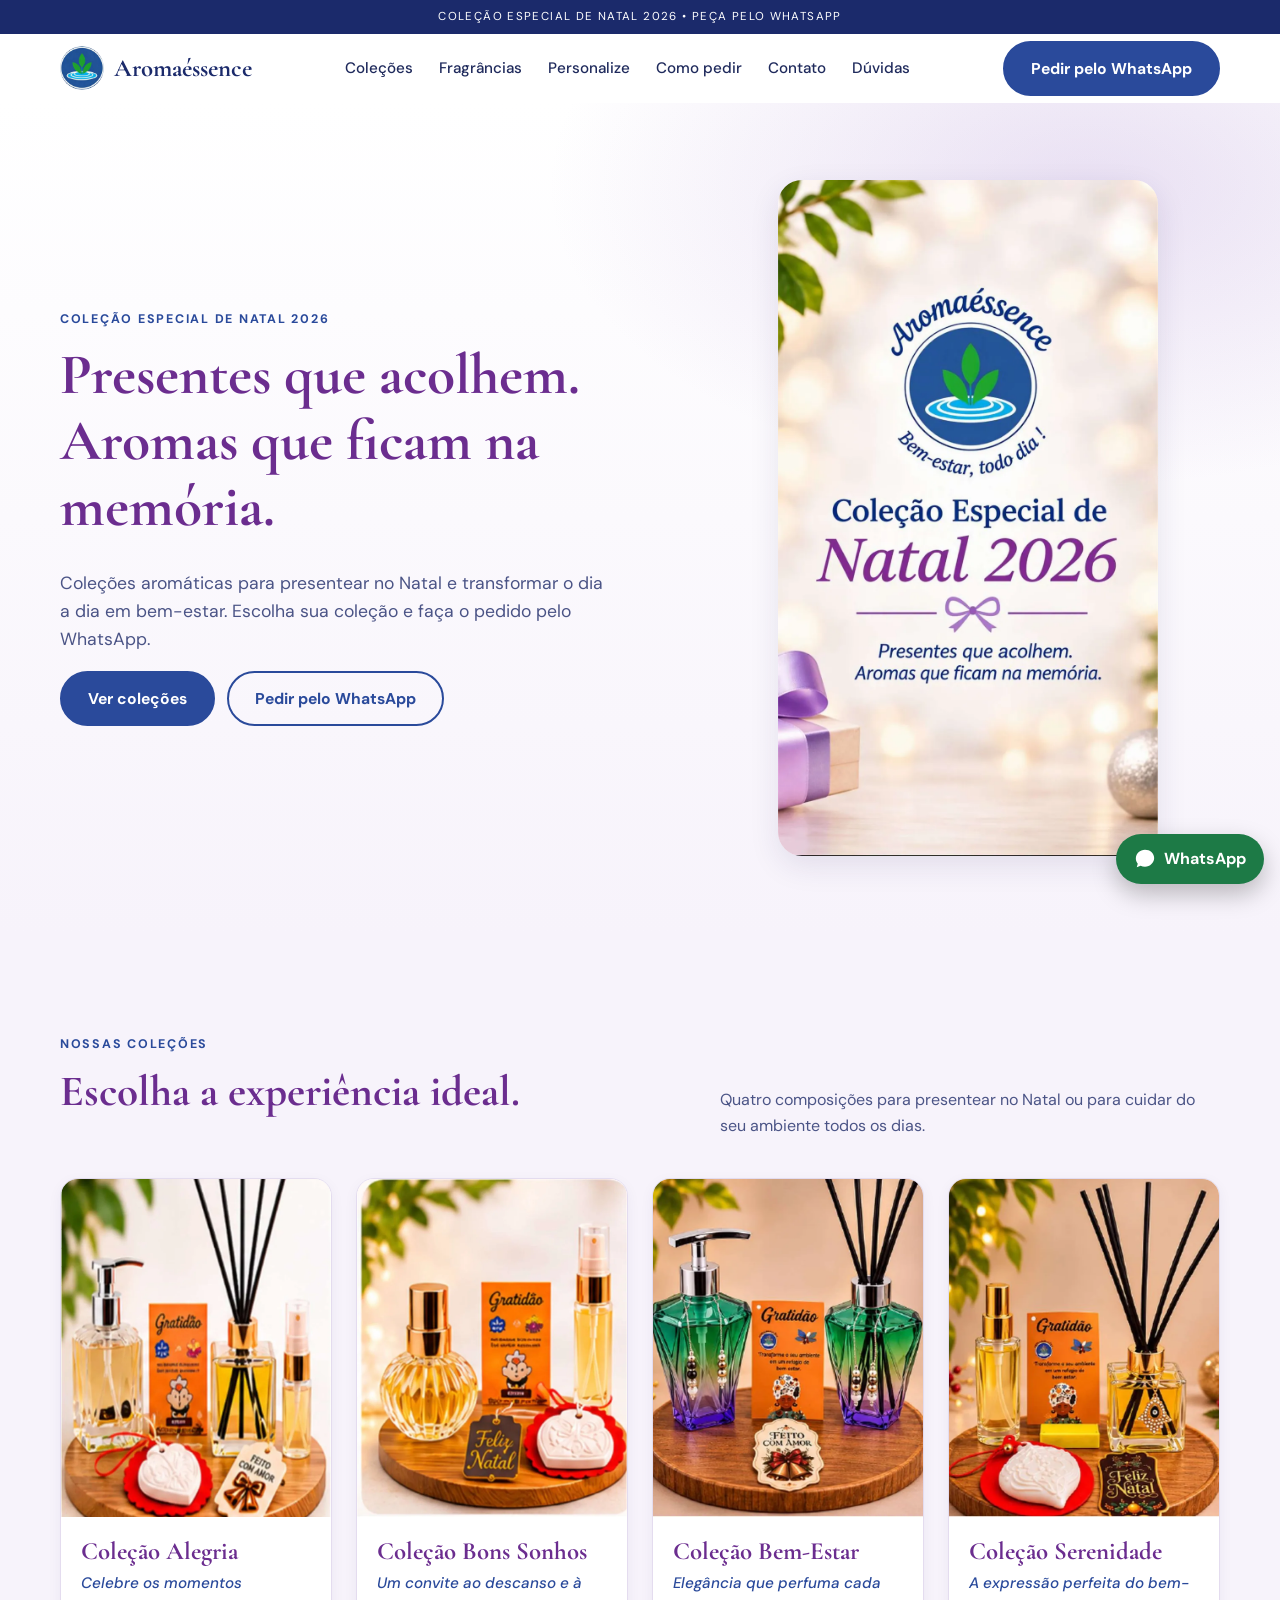
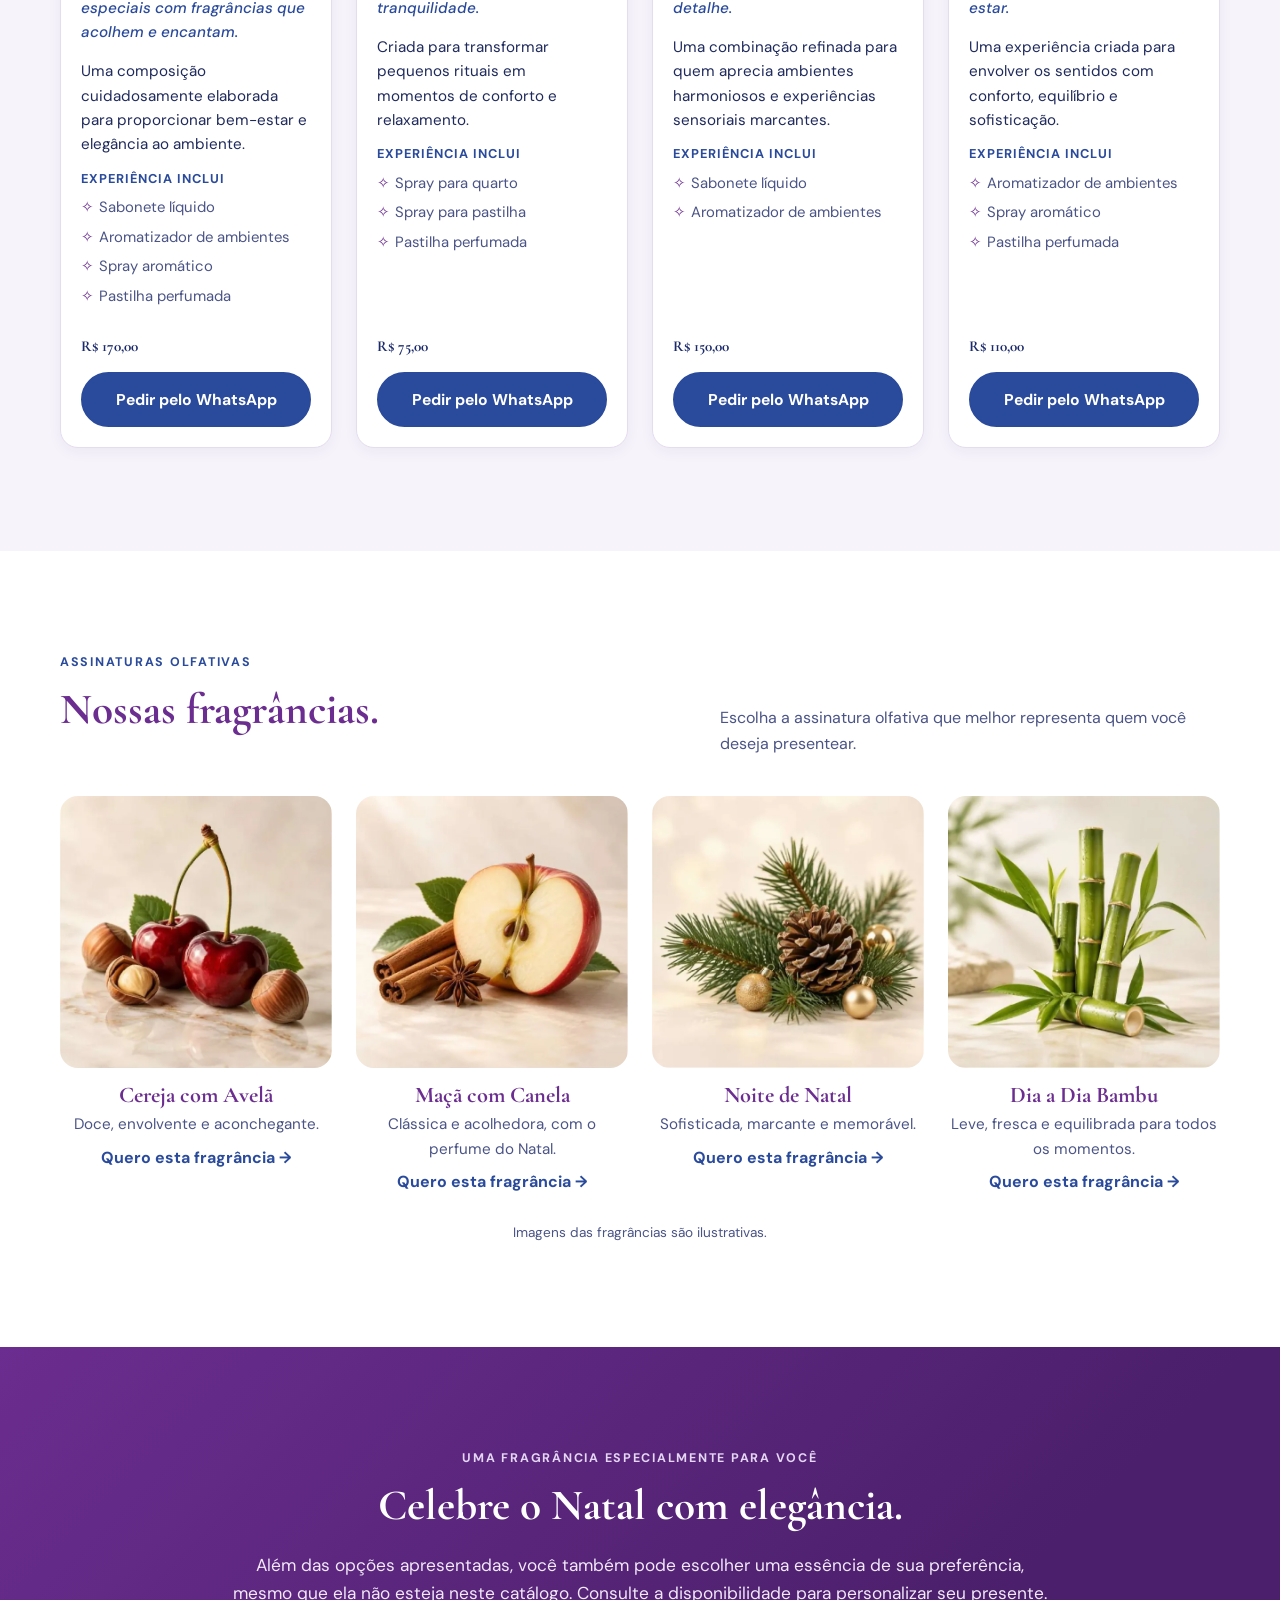
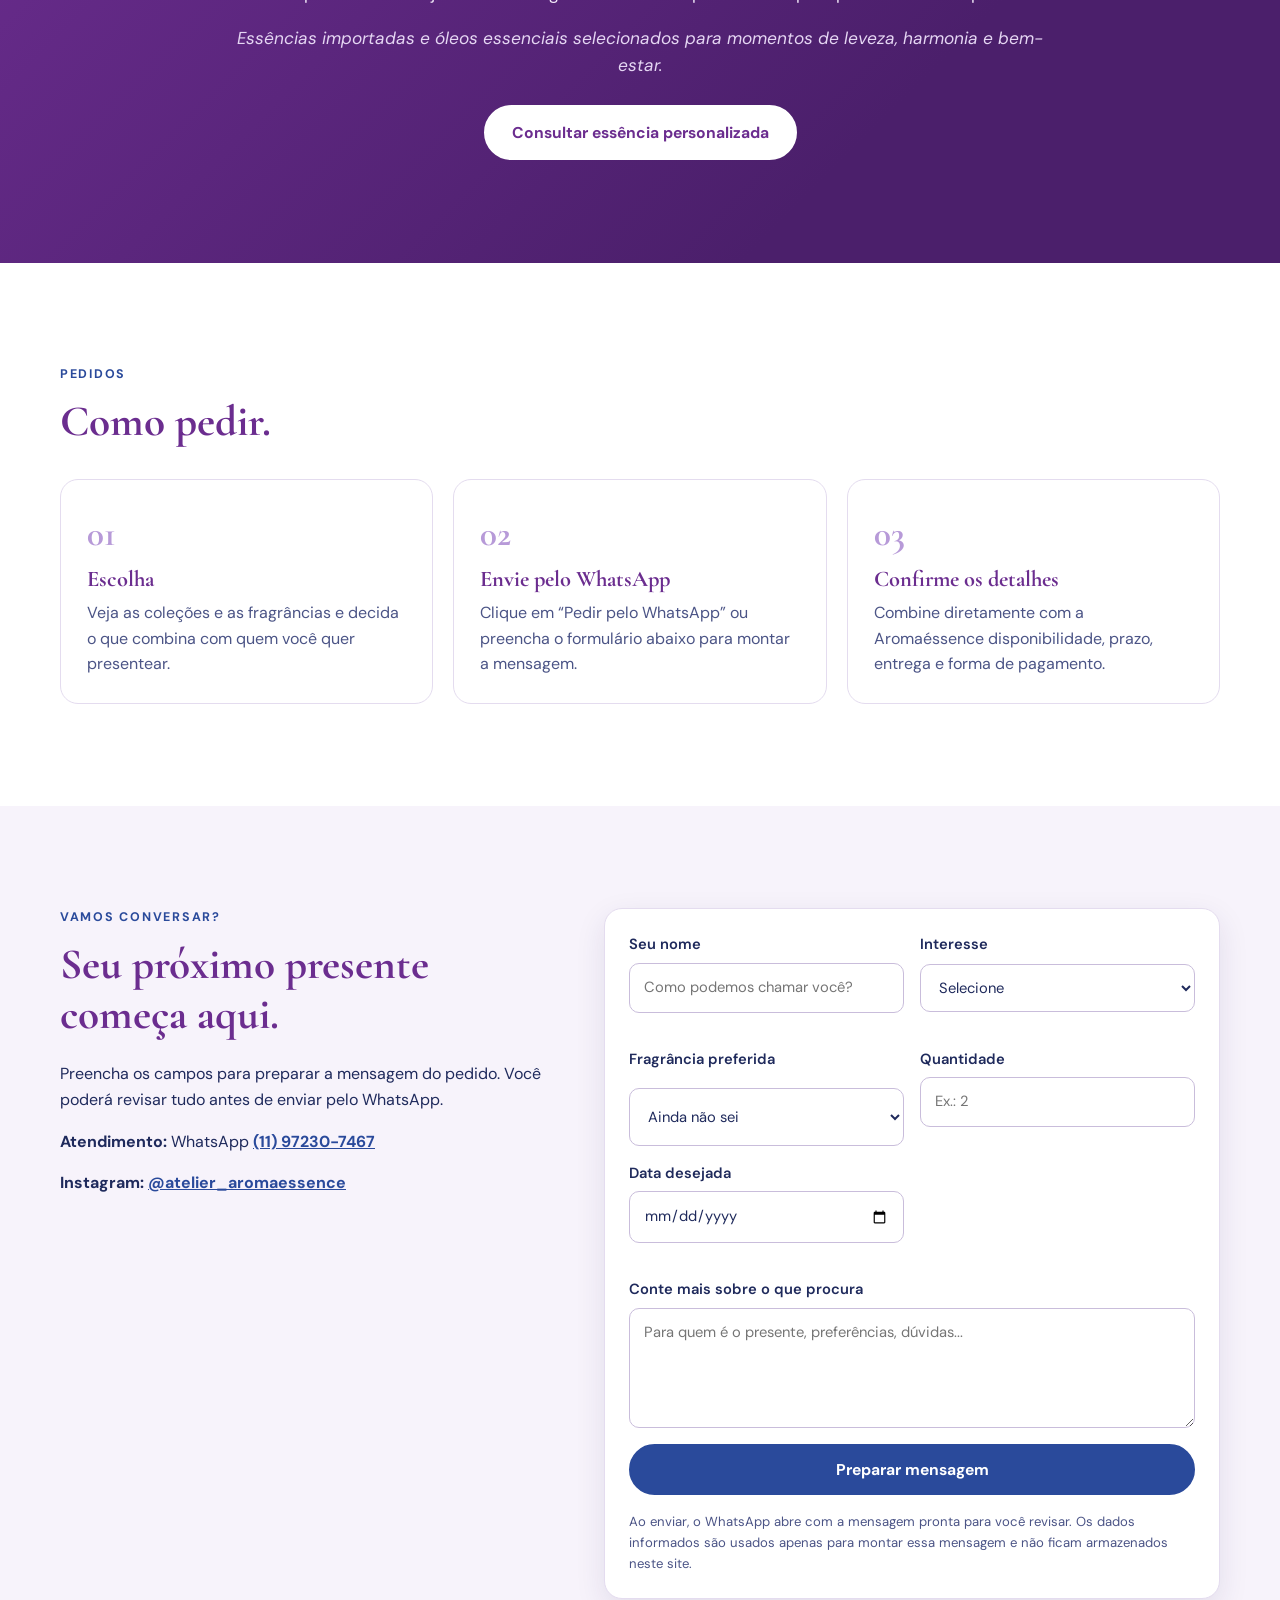
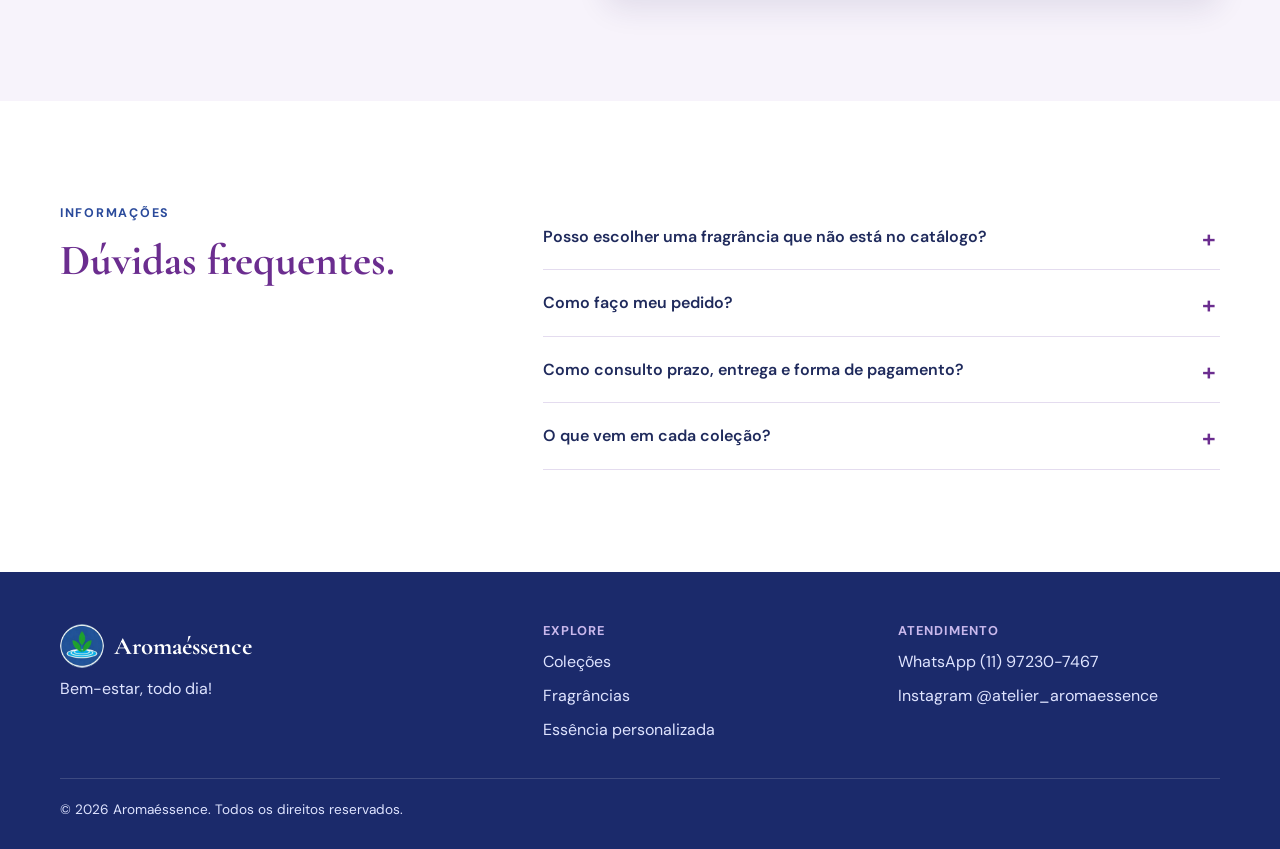
==== commit 7a0da54c: "fix(catalog): rename Aromática to Bem-Estar" ====
--- a/index.html
+++ b/index.html
@@ -8,15 +8,15 @@
 <meta name="description" content="Coleção Especial de Natal 2026 da Aromaéssence: sabonete líquido, aromatizador de ambientes, spray aromático e pastilha perfumada. Peça pelo WhatsApp.">
 <script>document.documentElement.classList.add('js');</script>
 
-<!-- TROCAR "SEU-DOMINIO" pelo domínio final (ex.: aromaessence.com.br) em canonical, og:url, og:image e JSON-LD -->
-<link rel="canonical" href="https://SEU-DOMINIO/">
+<!-- TROCAR "aroma-essence-blond.vercel.app" pelo domínio final (ex.: aromaessence.com.br) em canonical, og:url, og:image e JSON-LD -->
+<link rel="canonical" href="https://aroma-essence-blond.vercel.app/">
 <meta property="og:type" content="website">
 <meta property="og:locale" content="pt_BR">
 <meta property="og:site_name" content="Aromaéssence">
 <meta property="og:title" content="Aromaéssence | Coleção Especial de Natal 2026">
 <meta property="og:description" content="Presentes que acolhem. Aromas que ficam na memória. Conheça as coleções e peça pelo WhatsApp.">
-<meta property="og:url" content="https://SEU-DOMINIO/">
-<meta property="og:image" content="https://SEU-DOMINIO/assets/img/og-image.jpg">
+<meta property="og:url" content="https://aroma-essence-blond.vercel.app/">
+<meta property="og:image" content="https://aroma-essence-blond.vercel.app/assets/img/og-image.jpg">
 <meta property="og:image:width" content="1200">
 <meta property="og:image:height" content="630">
 <meta name="twitter:card" content="summary_large_image">
@@ -30,7 +30,7 @@
 <link rel="stylesheet" href="styles.css">
 
 <script type="application/ld+json">
-{"@context":"https://schema.org","@type":"Store","name":"Aromaéssence","description":"Coleções aromáticas para presentear: sabonete líquido, aromatizador de ambientes, spray aromático e pastilha perfumada.","url":"https://SEU-DOMINIO/","logo":"https://SEU-DOMINIO/assets/img/logo.png","image":"https://SEU-DOMINIO/assets/img/og-image.jpg","telephone":"+5511972307467","sameAs":["https://instagram.com/atelier_aromaessence"]}
+{"@context":"https://schema.org","@type":"Store","name":"Aromaéssence","description":"Coleções aromáticas para presentear: sabonete líquido, aromatizador de ambientes, spray aromático e pastilha perfumada.","url":"https://aroma-essence-blond.vercel.app/","logo":"https://aroma-essence-blond.vercel.app/assets/img/logo.png","image":"https://aroma-essence-blond.vercel.app/assets/img/og-image.jpg","telephone":"+5511972307467","sameAs":["https://instagram.com/atelier_aromaessence"]}
 </script>
 </head>
 <body>
@@ -125,9 +125,9 @@
         </article>
 
         <article class="product reveal">
-          <img src="assets/img/colecao-aromatica.webp" alt="Coleção Aromática: sabonete líquido e aromatizador de ambientes em frascos de vidro verde e roxo" width="800" height="866" loading="lazy">
+          <img src="assets/img/colecao-aromatica.webp" alt="Coleção Bem-Estar: sabonete líquido e aromatizador de ambientes em frascos de vidro verde e roxo" width="800" height="866" loading="lazy">
           <div class="product-body">
-            <h3>Coleção Aromática</h3>
+            <h3>Coleção Bem-Estar</h3>
             <p class="tagline">Elegância que perfuma cada detalhe.</p>
             <p>Uma combinação refinada para quem aprecia ambientes harmoniosos e experiências sensoriais marcantes.</p>
             <h4>Experiência inclui</h4>
@@ -136,7 +136,7 @@
               <li>Aromatizador de ambientes</li>
             </ul>
             <p class="price">R$ 150,00</p>
-            <a class="btn" href="https://wa.me/5511972307467?text=Ol%C3%A1!%20Tenho%20interesse%20na%20Cole%C3%A7%C3%A3o%20Arom%C3%A1tica%20(R%24%20150%2C00)." data-wa data-msg="Olá! Tenho interesse na Coleção Aromática (R$ 150,00)." target="_blank" rel="noopener">Pedir pelo WhatsApp</a>
+            <a class="btn" href="https://wa.me/5511972307467?text=Ol%C3%A1!%20Tenho%20interesse%20na%20Cole%C3%A7%C3%A3o%20Bem-Estar%20(R%24%20150%2C00)." data-wa data-msg="Olá! Tenho interesse na Coleção Bem-Estar (R$ 150,00)." target="_blank" rel="noopener">Pedir pelo WhatsApp</a>
           </div>
         </article>
 
@@ -251,7 +251,7 @@
             <option value="">Selecione</option>
             <option>Coleção Alegria (R$ 170,00)</option>
             <option>Coleção Bons Sonhos (R$ 75,00)</option>
-            <option>Coleção Aromática (R$ 150,00)</option>
+            <option>Coleção Bem-Estar (R$ 150,00)</option>
             <option>Coleção Serenidade (R$ 110,00)</option>
             <option>Essência personalizada</option>
             <option>Outro</option>
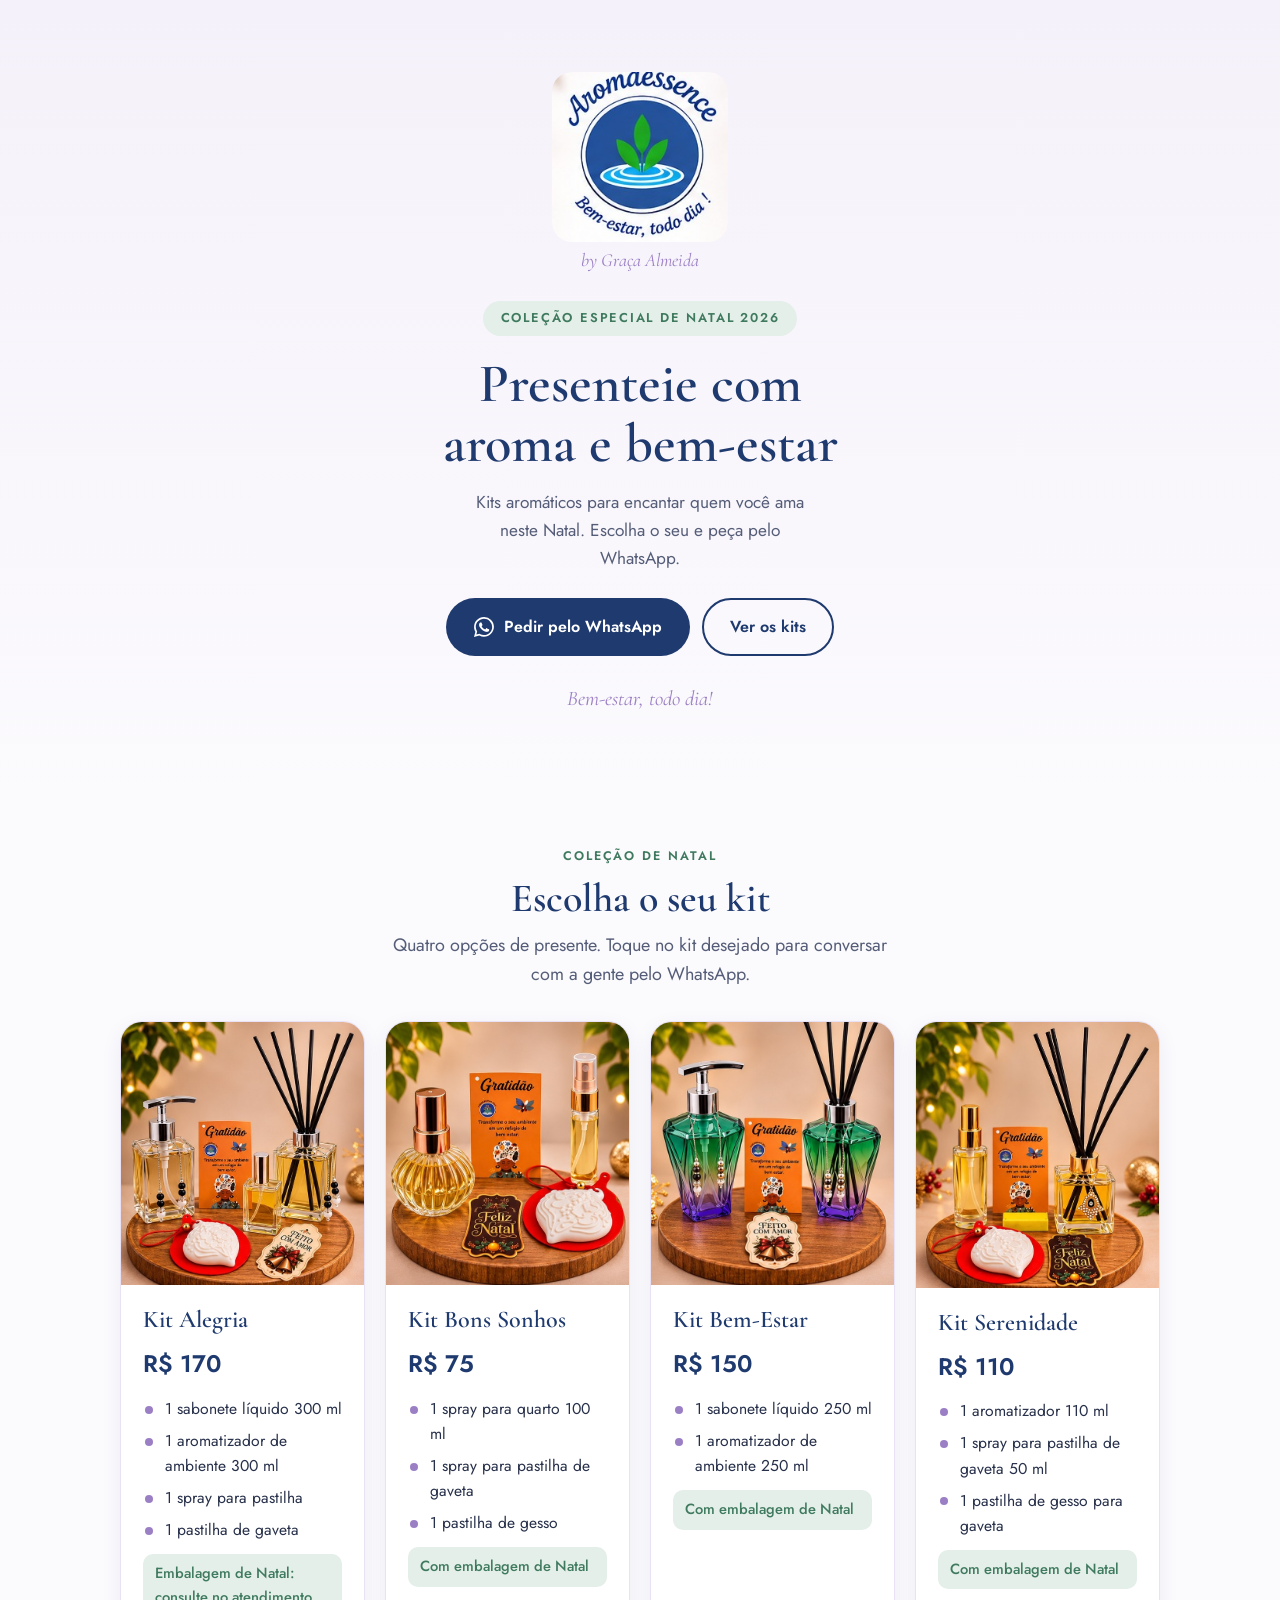
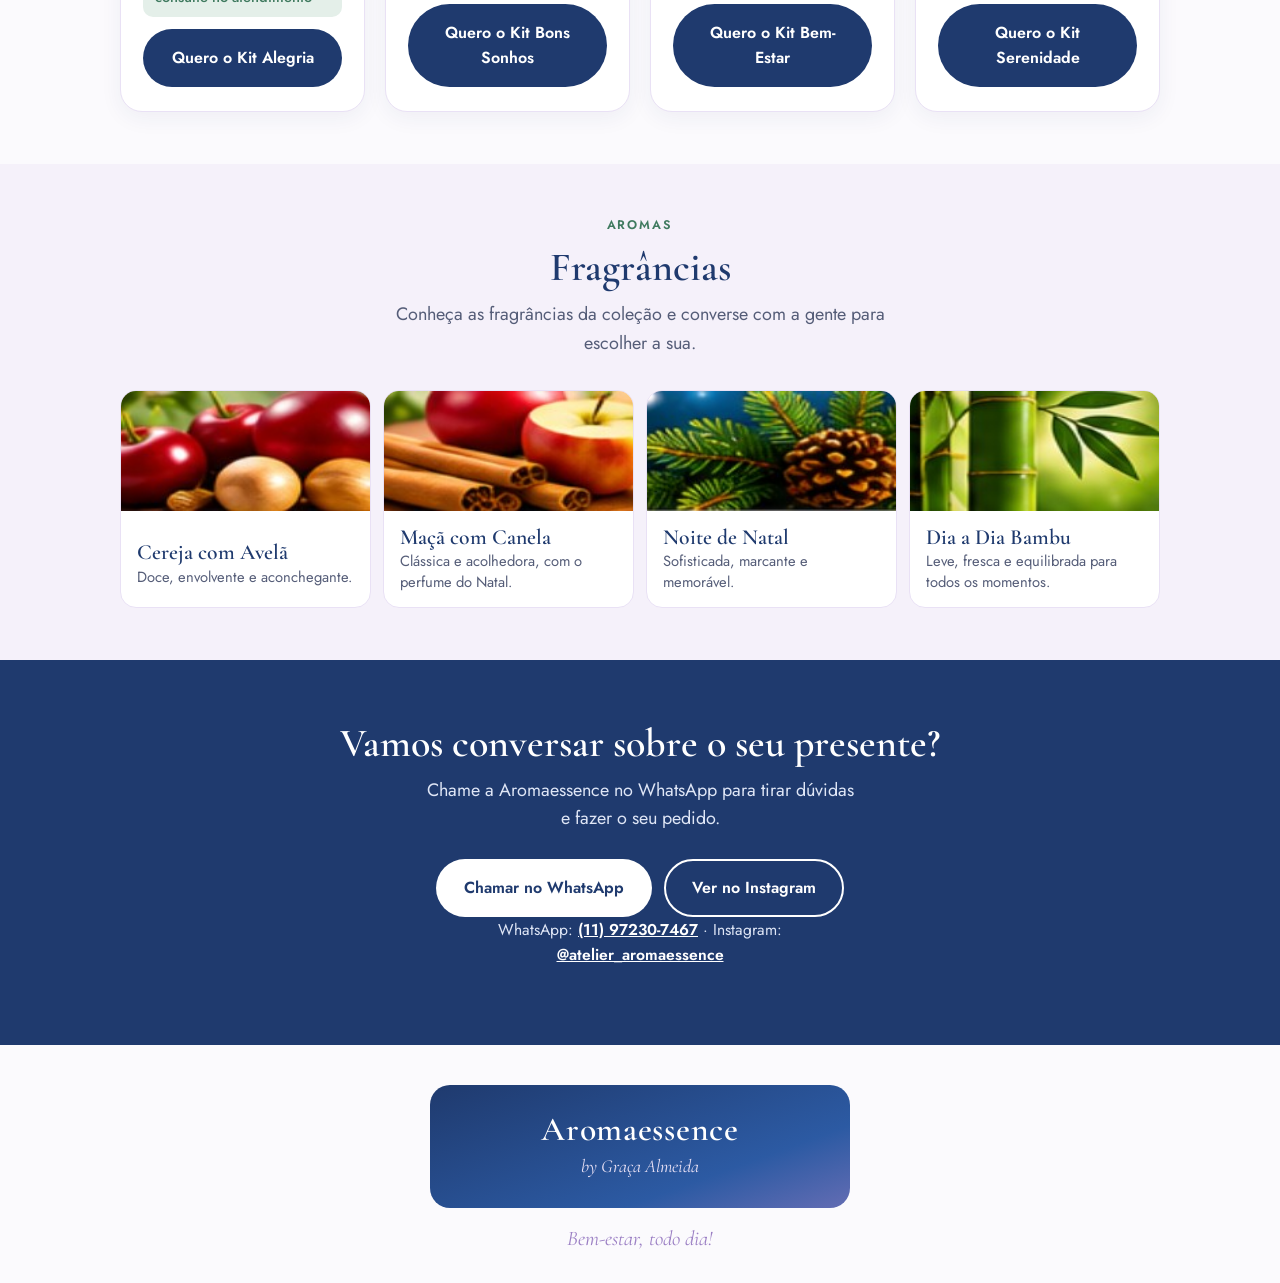
==== commit bbd004dd: "Novas fotos dos kits" ====
--- a/index.html
+++ b/index.html
@@ -3,344 +3,279 @@
 <head>
 <meta charset="utf-8">
 <meta name="viewport" content="width=device-width, initial-scale=1">
-<meta name="theme-color" content="#2a4a9b">
-<title>Aromaéssence | Coleção Especial de Natal 2026</title>
-<meta name="description" content="Coleção Especial de Natal 2026 da Aromaéssence: sabonete líquido, aromatizador de ambientes, spray aromático e pastilha perfumada. Peça pelo WhatsApp.">
-<script>document.documentElement.classList.add('js');</script>
-
-<!-- TROCAR "aroma-essence-blond.vercel.app" pelo domínio final (ex.: aromaessence.com.br) em canonical, og:url, og:image e JSON-LD -->
-<link rel="canonical" href="https://aroma-essence-blond.vercel.app/">
-<meta property="og:type" content="website">
-<meta property="og:locale" content="pt_BR">
-<meta property="og:site_name" content="Aromaéssence">
-<meta property="og:title" content="Aromaéssence | Coleção Especial de Natal 2026">
-<meta property="og:description" content="Presentes que acolhem. Aromas que ficam na memória. Conheça as coleções e peça pelo WhatsApp.">
-<meta property="og:url" content="https://aroma-essence-blond.vercel.app/">
-<meta property="og:image" content="https://aroma-essence-blond.vercel.app/assets/img/og-image.jpg">
-<meta property="og:image:width" content="1200">
-<meta property="og:image:height" content="630">
-<meta name="twitter:card" content="summary_large_image">
-
-<link rel="icon" type="image/png" href="assets/img/favicon.png">
-<link rel="apple-touch-icon" href="assets/img/apple-touch-icon.png">
-
+<title>Aromaessence | Coleção Especial de Natal 2026</title>
+<meta name="description" content="Kits aromáticos para presentear no Natal. Coleção Especial de Natal 2026 Aromaessence, by Graça Almeida. Bem-estar, todo dia!">
+<meta name="theme-color" content="#1F3A6E">
 <link rel="preconnect" href="https://fonts.googleapis.com">
 <link rel="preconnect" href="https://fonts.gstatic.com" crossorigin>
-<link href="https://fonts.googleapis.com/css2?family=Cormorant+Garamond:wght@500;600;700&family=DM+Sans:wght@400;500;600;700&display=swap" rel="stylesheet">
-<link rel="stylesheet" href="styles.css">
-
-<script type="application/ld+json">
-{"@context":"https://schema.org","@type":"Store","name":"Aromaéssence","description":"Coleções aromáticas para presentear: sabonete líquido, aromatizador de ambientes, spray aromático e pastilha perfumada.","url":"https://aroma-essence-blond.vercel.app/","logo":"https://aroma-essence-blond.vercel.app/assets/img/logo.png","image":"https://aroma-essence-blond.vercel.app/assets/img/og-image.jpg","telephone":"+5511972307467","sameAs":["https://instagram.com/atelier_aromaessence"]}
-</script>
+<link href="https://fonts.googleapis.com/css2?family=Cormorant+Garamond:ital,wght@0,500;0,600;1,500&family=Jost:wght@400;500;600&display=swap" rel="stylesheet">
+<style>
+:root{
+  --azul:#1F3A6E;
+  --azul-escuro:#16294f;
+  --lilas:#9B7FC4;
+  --lilas-claro:#E9E1F5;
+  --lilas-fundo:#F5F1FA;
+  --verde:#3F7A5F;
+  --verde-claro:#E4EFE9;
+  --fundo:#FBFAFD;
+  --texto:#27304a;
+  --texto-suave:#555d78;
+  --serif:"Cormorant Garamond",Georgia,"Times New Roman",serif;
+  --sans:"Jost",system-ui,-apple-system,"Segoe UI",Roboto,sans-serif;
+}
+*{box-sizing:border-box;margin:0;padding:0}
+html{scroll-behavior:smooth}
+body{font-family:var(--sans);background:var(--fundo);color:var(--texto);line-height:1.6;font-size:17px;padding-bottom:84px;-webkit-text-size-adjust:100%}
+img{max-width:100%;display:block}
+a{color:inherit}
+.wrap{width:100%;max-width:1080px;margin:0 auto;padding:0 20px}
+:focus-visible{outline:3px solid var(--lilas);outline-offset:3px;border-radius:6px}
+.skip{position:absolute;left:-999px;top:8px;background:var(--azul);color:#fff;padding:10px 16px;border-radius:8px;z-index:100}
+.skip:focus{left:8px}
+
+/* botões */
+.btn{display:inline-flex;align-items:center;justify-content:center;gap:10px;min-height:52px;padding:14px 26px;border-radius:999px;font-weight:600;font-size:1rem;text-decoration:none;transition:transform .15s,background .15s;border:2px solid transparent;text-align:center}
+.btn:active{transform:scale(.98)}
+.btn-wa{background:var(--azul);color:#fff}
+.btn-wa:hover{background:var(--azul-escuro)}
+.btn-line{background:transparent;color:var(--azul);border-color:var(--azul)}
+.btn-line:hover{background:var(--lilas-fundo)}
+.btn svg{width:20px;height:20px;flex:none}
+
+/* hero */
+.hero{background:linear-gradient(180deg,var(--lilas-fundo) 0%,var(--fundo) 100%);padding:44px 0 52px;text-align:center}
+.marca{font-family:var(--serif);font-size:2.3rem;font-weight:600;color:var(--azul);letter-spacing:.02em;line-height:1}
+.by{font-family:var(--serif);font-style:italic;color:var(--lilas);font-size:1.15rem;margin-top:4px}
+.selo{display:inline-block;margin-top:26px;padding:7px 18px;background:var(--verde-claro);color:var(--verde);border-radius:999px;font-size:.8rem;font-weight:600;letter-spacing:.14em;text-transform:uppercase}
+.hero h1{font-family:var(--serif);font-weight:600;color:var(--azul);font-size:2.35rem;line-height:1.12;margin:18px auto 14px;max-width:16ch}
+.hero p.lead{color:var(--texto-suave);max-width:34ch;margin:0 auto 26px;font-size:1.08rem}
+.hero .acoes{display:flex;flex-direction:column;gap:12px;align-items:stretch;max-width:340px;margin:0 auto}
+.slogan{margin-top:26px;font-family:var(--serif);font-style:italic;font-size:1.3rem;color:var(--lilas)}
+
+/* seções */
+section{padding:52px 0}
+.eyebrow{font-size:.78rem;letter-spacing:.16em;text-transform:uppercase;font-weight:600;color:var(--verde);text-align:center}
+h2{font-family:var(--serif);font-weight:600;color:var(--azul);font-size:2rem;line-height:1.15;text-align:center;margin:8px 0 10px}
+.sub{text-align:center;color:var(--texto-suave);max-width:46ch;margin:0 auto 32px}
+
+/* kits */
+.kits{display:grid;gap:22px}
+.kit{background:#fff;border:1px solid var(--lilas-claro);border-radius:22px;overflow:hidden;display:flex;flex-direction:column;box-shadow:0 6px 22px rgba(31,58,110,.06)}
+.foto{position:relative;aspect-ratio:12/13;background:linear-gradient(135deg,var(--lilas-claro),var(--verde-claro));display:flex;align-items:center;justify-content:center}
+.foto img{width:100%;height:100%;object-fit:cover}
+.foto.no-photo img{display:none}
+.foto .fallback{display:none;font-family:var(--serif);font-size:1.5rem;color:var(--azul);text-align:center;padding:20px}
+.foto.no-photo .fallback{display:block}
+.kit-corpo{padding:22px 22px 24px;display:flex;flex-direction:column;gap:12px;flex:1}
+.kit h3{font-family:var(--serif);font-weight:600;color:var(--azul);font-size:1.65rem;line-height:1.1}
+.preco{font-size:1.5rem;font-weight:600;color:var(--azul)}
+.kit ul{list-style:none;display:grid;gap:7px;color:var(--texto)}
+.kit li{position:relative;padding-left:22px;font-size:.98rem}
+.kit li::before{content:"";position:absolute;left:2px;top:.62em;width:8px;height:8px;border-radius:50%;background:var(--lilas)}
+.emb{font-size:.92rem;color:var(--verde);font-weight:500;background:var(--verde-claro);padding:8px 12px;border-radius:10px}
+.kit .btn{margin-top:auto;width:100%}
+
+.logo{width:176px;height:auto;margin:0 auto;border-radius:20px}
+.assin{max-width:420px;margin:0 auto 6px;padding:28px 20px 26px;border-radius:20px;background:linear-gradient(160deg,var(--azul) 0%,#2c5aa3 70%,var(--lilas) 130%);text-align:center}
+.assin .marca{color:#fff;font-size:2.1rem}
+.assin .by{color:var(--lilas-claro);margin-top:6px}
+/* fragrâncias */
+.frag{background:var(--lilas-fundo)}
+.frag-lista{list-style:none;display:grid;grid-template-columns:1fr;gap:12px;max-width:560px;margin:0 auto}
+.frag-lista li{background:#fff;border:1px solid var(--lilas-claro);border-radius:16px;overflow:hidden;display:grid;grid-template-columns:42% 1fr;align-items:stretch}
+.frag-lista img{width:100%;height:100%;object-fit:cover;min-height:92px}
+.frag-lista .txt{padding:14px 16px;display:flex;flex-direction:column;justify-content:center;gap:2px}
+.frag-lista strong{font-family:var(--serif);font-size:1.35rem;font-weight:600;color:var(--azul);line-height:1.15}
+.frag-lista span{font-size:.92rem;color:var(--texto-suave);line-height:1.4}
+
+/* CTA */
+.cta{background:var(--azul);color:#fff;text-align:center}
+.cta h2{color:#fff}
+.cta p{color:#dfe6f6;max-width:40ch;margin:0 auto 26px}
+.cta .acoes{display:flex;flex-direction:column;gap:12px;max-width:340px;margin:0 auto}
+.cta .btn-wa{background:#fff;color:var(--azul)}
+.cta .btn-wa:hover{background:var(--lilas-claro)}
+.cta .btn-line{color:#fff;border-color:#fff}
+.cta .btn-line:hover{background:rgba(255,255,255,.12)}
+.contato{margin-top:20px;font-size:.98rem;color:#dfe6f6}
+.contato a{color:#fff;font-weight:600}
+
+/* assinatura */
+footer{padding:40px 0 28px;text-align:center;background:var(--fundo)}
+footer .marca{font-size:1.8rem}
+footer .slogan{margin-top:14px}
+
+/* barra fixa */
+.barra{position:fixed;left:0;right:0;bottom:0;z-index:50;background:rgba(255,255,255,.96);backdrop-filter:blur(6px);border-top:1px solid var(--lilas-claro);padding:10px 16px calc(10px + env(safe-area-inset-bottom))}
+.barra .btn{width:100%;max-width:520px;margin:0 auto;display:flex}
+
+@media (min-width:720px){
+  body{font-size:18px;padding-bottom:0}
+  .barra{display:none}
+  .hero{padding:72px 0 80px}
+  .marca{font-size:3rem}
+  .hero h1{font-size:3.4rem;max-width:18ch}
+  .hero .acoes,.cta .acoes{flex-direction:row;max-width:none;justify-content:center}
+  h2{font-size:2.5rem}
+  .kits{grid-template-columns:repeat(2,1fr);gap:28px}
+  .frag-lista{grid-template-columns:1fr 1fr;max-width:760px}
+}
+@media (min-width:1000px){
+  .frag-lista{grid-template-columns:repeat(4,1fr);max-width:none}
+  .frag-lista li{grid-template-columns:1fr}
+  .frag-lista img{height:120px}
+  .kits{grid-template-columns:repeat(4,1fr);gap:20px}
+  .kit h3{font-size:1.5rem}
+}
+@media (prefers-reduced-motion:reduce){
+  html{scroll-behavior:auto}
+  .btn{transition:none}
+}
+</style>
 </head>
 <body>
-<a class="skip-link" href="#conteudo">Pular para o conteúdo</a>
-
-<div class="topline">COLEÇÃO ESPECIAL DE NATAL 2026 • PEÇA PELO WHATSAPP</div>
-
-<header class="header" id="header">
-  <div class="wrap nav">
-    <a class="logo" href="#inicio">
-      <img src="assets/img/logo.png" alt="" width="44" height="44">
-      <span>Aromaéssence</span>
-    </a>
-    <button class="menu" id="menuButton" type="button" aria-label="Abrir menu" aria-expanded="false" aria-controls="navLinks">☰</button>
-    <nav class="links" id="navLinks" aria-label="Menu principal">
-      <a href="#colecoes">Coleções</a>
-      <a href="#fragrancias">Fragrâncias</a>
-      <a href="#personalize">Personalize</a>
-      <a href="#como-pedir">Como pedir</a>
-      <a href="#contato">Contato</a>
-      <a href="#duvidas">Dúvidas</a>
-    </nav>
-    <a class="btn nav-cta" href="https://wa.me/5511972307467?text=Ol%C3%A1!%20Gostaria%20de%20fazer%20um%20pedido." data-wa data-msg="Olá! Gostaria de fazer um pedido." target="_blank" rel="noopener">Pedir pelo WhatsApp</a>
+<a class="skip" href="#kits">Ir para os kits</a>
+
+<header class="hero">
+  <div class="wrap">
+    <img class="logo" src="[data-uri]" width="222" height="214" alt="Aromaessence. Bem-estar, todo dia!">
+    <p class="by">by Graça Almeida</p>
+    <span class="selo">Coleção Especial de Natal 2026</span>
+    <h1>Presenteie com aroma e bem-estar</h1>
+    <p class="lead">Kits aromáticos para encantar quem você ama neste Natal. Escolha o seu e peça pelo WhatsApp.</p>
+    <div class="acoes">
+      <a class="btn btn-wa" href="https://wa.me/5511972307467?text=Ol%C3%A1!%20Vi%20a%20Cole%C3%A7%C3%A3o%20de%20Natal%202026%20da%20Aromaessence%20no%20Instagram%20e%20quero%20saber%20mais." target="_blank" rel="noopener">
+        <svg viewBox="0 0 24 24" fill="currentColor" aria-hidden="true"><path d="M20.5 3.5A11.8 11.8 0 0 0 12 0C5.4 0 .1 5.3.1 11.9c0 2.1.6 4.1 1.6 5.9L0 24l6.4-1.7a11.9 11.9 0 0 0 5.6 1.4c6.6 0 11.9-5.3 11.9-11.9 0-3.2-1.2-6.2-3.4-8.3zM12 21.7c-1.8 0-3.5-.5-5-1.4l-.4-.2-3.800 1 1-3.700-.2-.4a9.800 9.800 0 0 1-1.500-5.200C2.100 6.500 6.500 2.100 12 2.100c2.600 0 5.100 1 6.900 2.900a9.700 9.700 0 0 1 2.900 6.900c0 5.400-4.400 9.800-9.800 9.800zm5.400-7.300c-.3-.1-1.800-.9-2-1-.3-.1-.5-.1-.7.100-.2.300-.8 1-.9 1.200-.2.200-.3.200-.6.100-.3-.1-1.200-.4-2.300-1.400-.9-.8-1.400-1.700-1.600-2-.2-.3 0-.5.100-.6l.4-.5c.1-.2.200-.3.300-.5.100-.2 0-.4 0-.5l-.9-2.200c-.2-.6-.5-.5-.7-.5h-.6c-.2 0-.5.100-.8.400-.3.300-1 1-1 2.500s1.100 2.900 1.200 3.100c.1.200 2.100 3.200 5.100 4.500.7.3 1.300.5 1.700.6.700.2 1.400.2 1.900.1.600-.1 1.800-.7 2-1.400.3-.7.300-1.300.2-1.400-.1-.1-.3-.2-.6-.3z"/></svg>
+        Pedir pelo WhatsApp
+      </a>
+      <a class="btn btn-line" href="#kits">Ver os kits</a>
+    </div>
+    <p class="slogan">Bem-estar, todo dia!</p>
   </div>
 </header>
 
-<main id="conteudo">
-
-  <!-- HERO -->
-  <section class="hero" id="inicio">
-    <div class="wrap hero-grid">
-      <div class="reveal">
-        <div class="eyebrow">COLEÇÃO ESPECIAL DE NATAL 2026</div>
-        <h1>Presentes que acolhem. Aromas que ficam na memória.</h1>
-        <p>Coleções aromáticas para presentear no Natal e transformar o dia a dia em bem-estar. Escolha sua coleção e faça o pedido pelo WhatsApp.</p>
-        <div class="actions">
-          <a class="btn" href="#colecoes">Ver coleções</a>
-          <a class="btn outline" href="https://wa.me/5511972307467?text=Ol%C3%A1!%20Gostaria%20de%20fazer%20um%20pedido." data-wa data-msg="Olá! Gostaria de fazer um pedido." target="_blank" rel="noopener">Pedir pelo WhatsApp</a>
-        </div>
+<main id="main">
+  <section id="kits" aria-labelledby="t-kits">
+    <div class="wrap">
+      <p class="eyebrow">Coleção de Natal</p>
+      <h2 id="t-kits">Escolha o seu kit</h2>
+      <p class="sub">Quatro opções de presente. Toque no kit desejado para conversar com a gente pelo WhatsApp.</p>
+
+      <div class="kits">
+
+        <article class="kit">
+          <div class="foto">
+            <img src="[data-uri]" alt="Kit Alegria Aromaessence: sabonete líquido, aromatizador de ambiente, spray para pastilha e pastilha de gaveta" width="624" height="676" decoding="async" onerror="this.parentNode.classList.add('no-photo')">
+            <span class="fallback">Kit Alegria</span>
+          </div>
+          <div class="kit-corpo">
+            <h3>Kit Alegria</h3>
+            <p class="preco">R$ 170</p>
+            <ul>
+              <li>1 sabonete líquido 300 ml</li>
+              <li>1 aromatizador de ambiente 300 ml</li>
+              <li>1 spray para pastilha</li>
+              <li>1 pastilha de gaveta</li>
+            </ul>
+            <p class="emb">Embalagem de Natal: consulte no atendimento</p>
+            <a class="btn btn-wa" href="https://wa.me/5511972307467?text=Ol%C3%A1!%20Vi%20a%20Cole%C3%A7%C3%A3o%20de%20Natal%202026%20da%20Aromaessence%20no%20Instagram%20e%20quero%20saber%20mais%20sobre%20o%20Kit%20Alegria." target="_blank" rel="noopener">Quero o Kit Alegria</a>
+          </div>
+        </article>
+
+        <article class="kit">
+          <div class="foto">
+            <img src="[data-uri]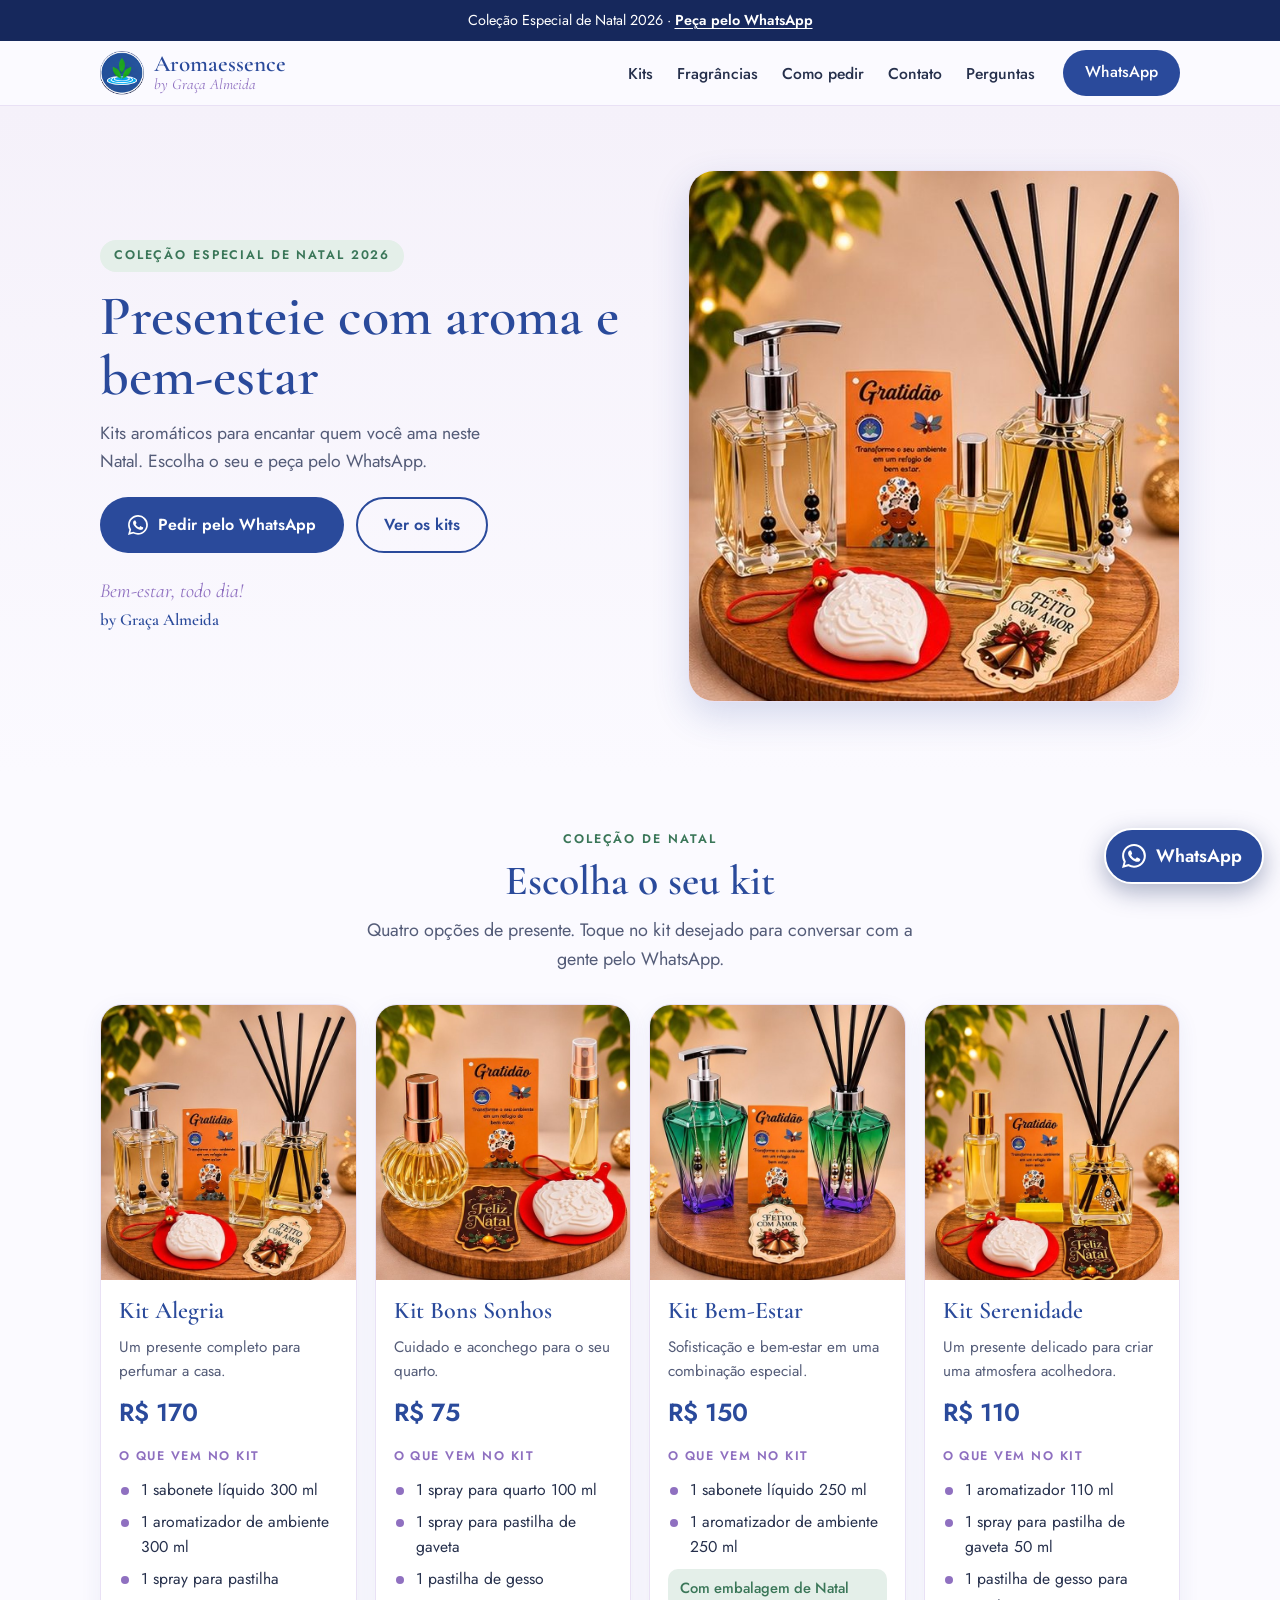
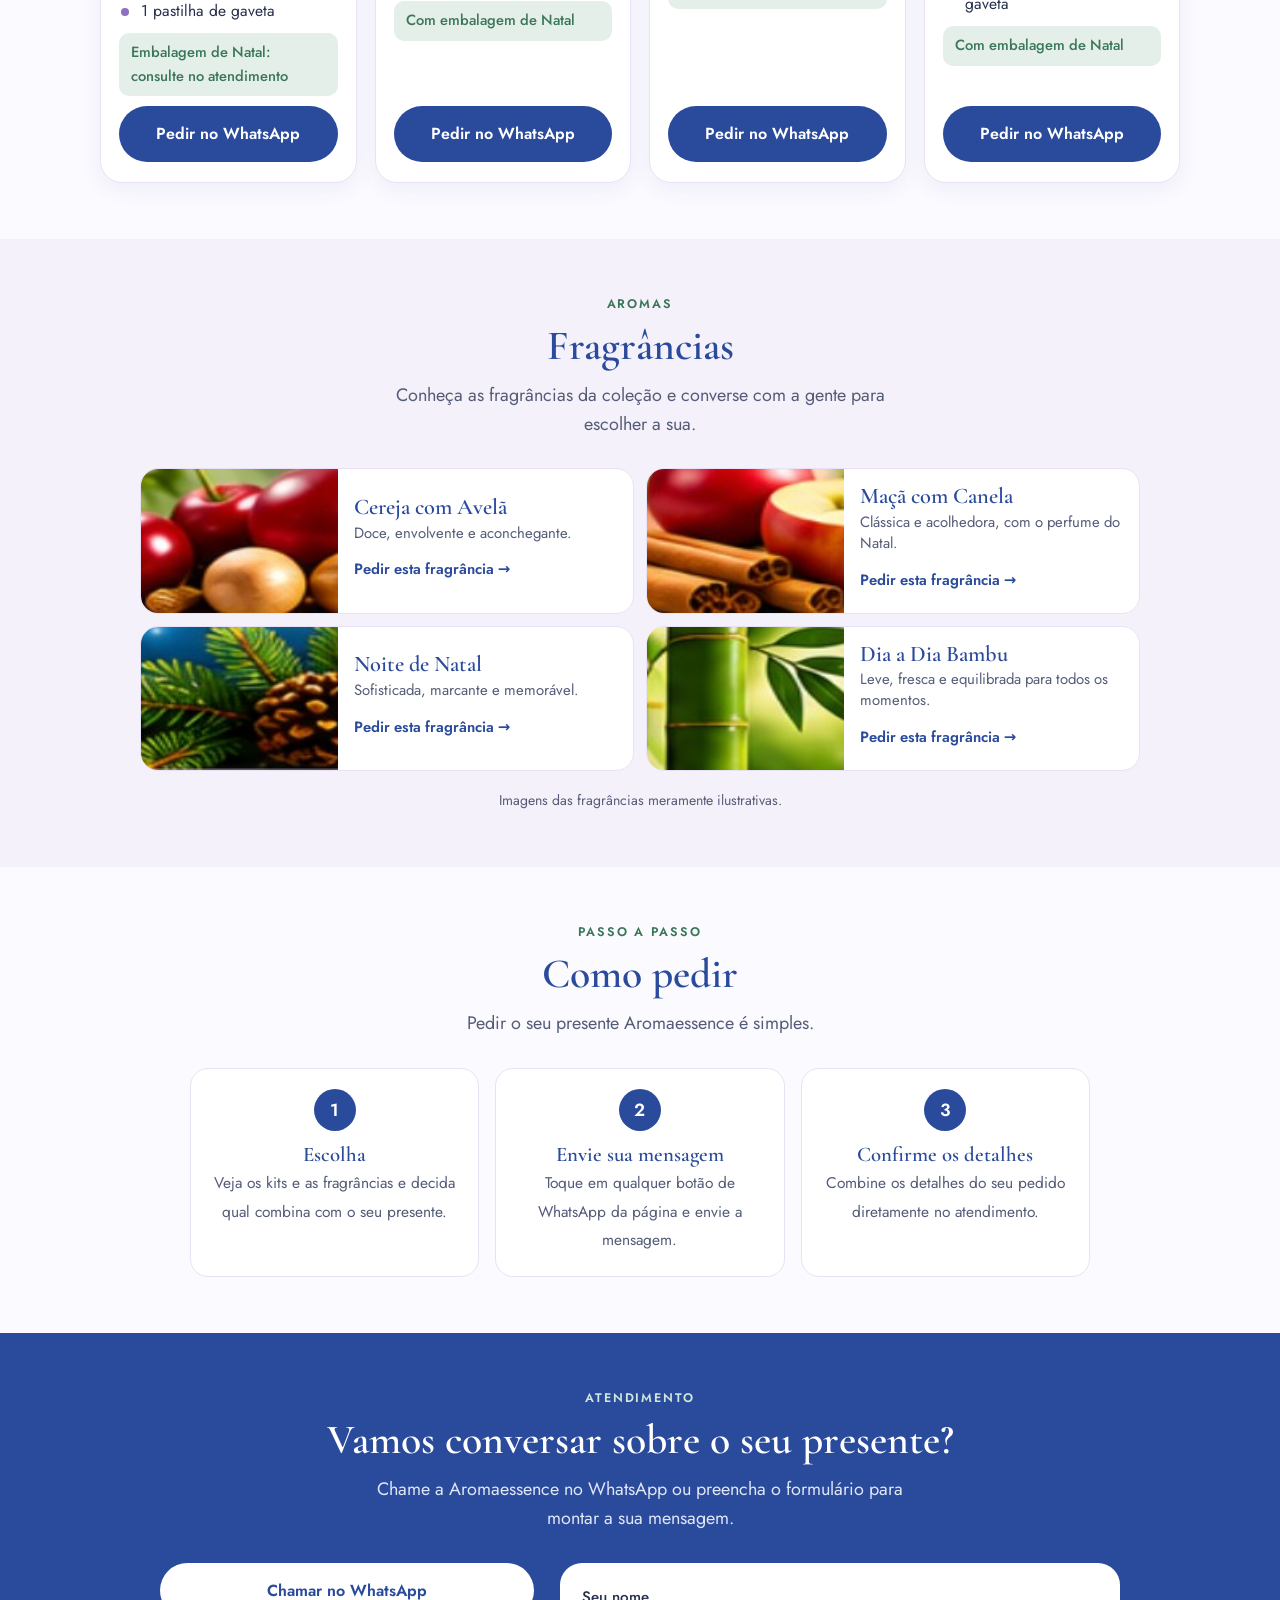
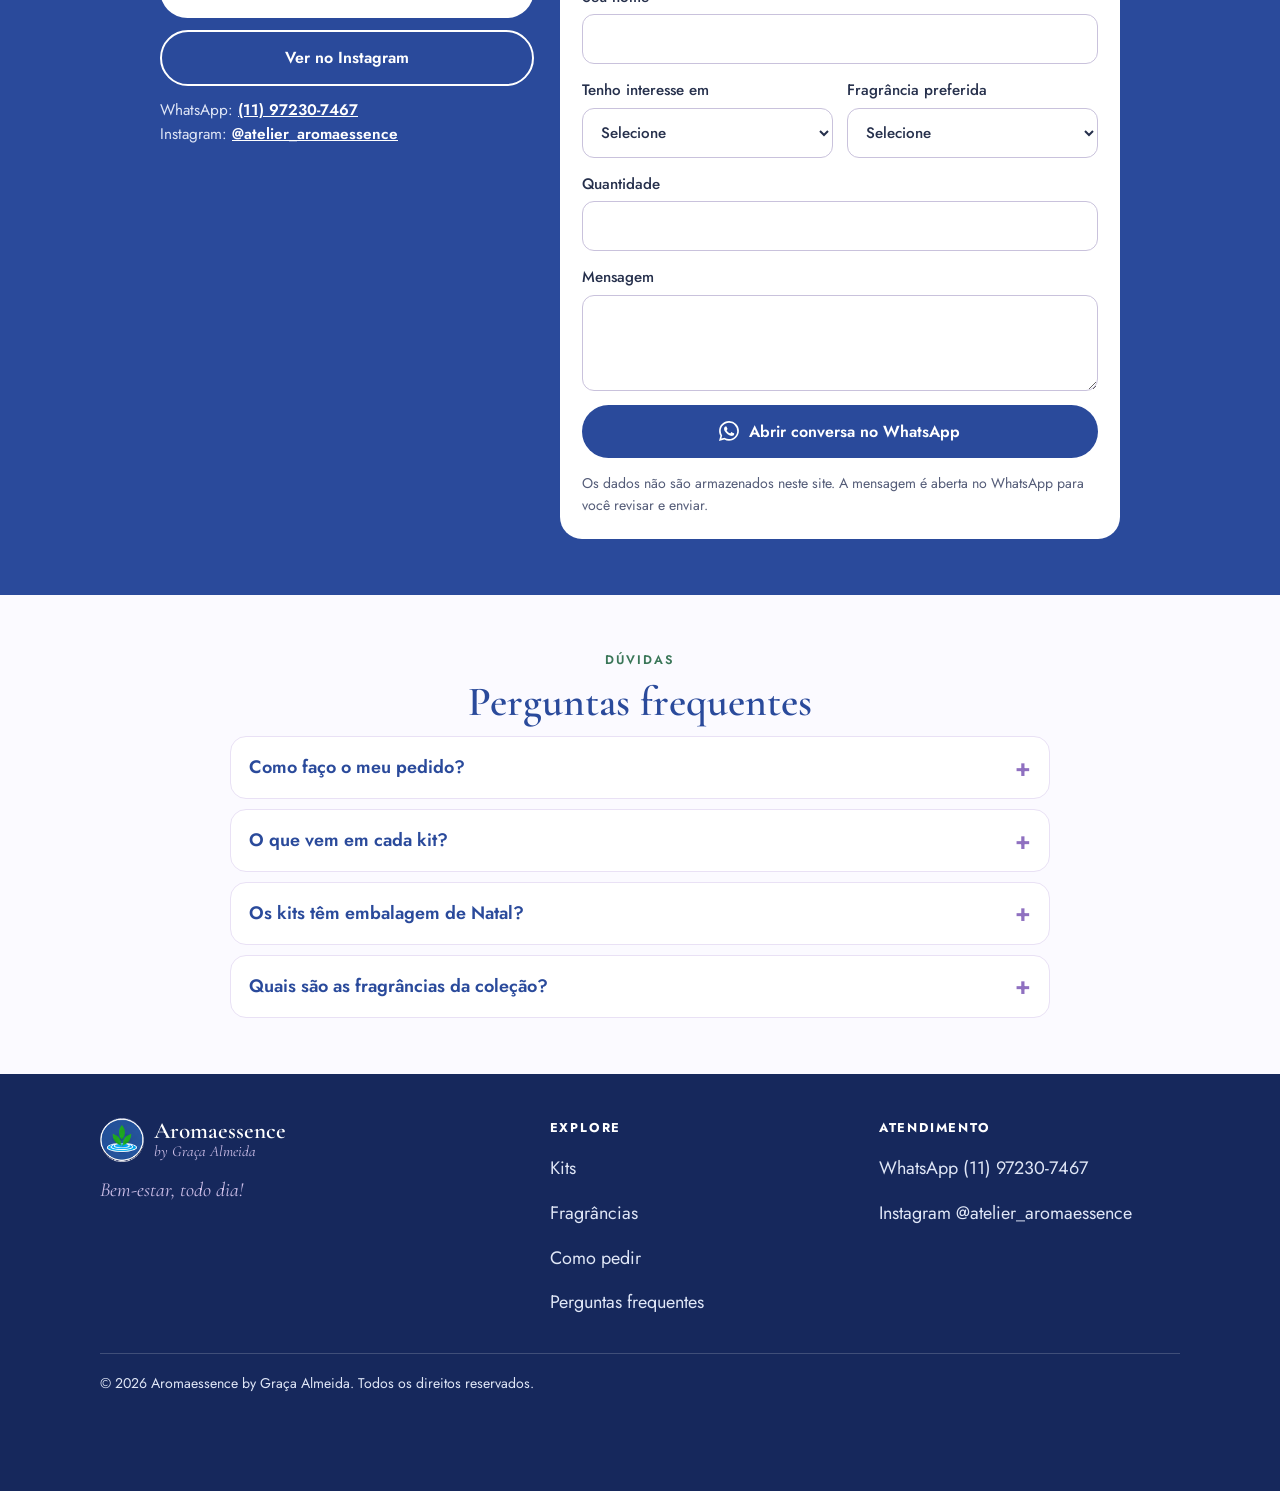
==== commit 1563204d: "Novo layout da landing page" ====
--- a/index.html
+++ b/index.html
@@ -4,278 +4,427 @@
 <meta charset="utf-8">
 <meta name="viewport" content="width=device-width, initial-scale=1">
 <title>Aromaessence | Coleção Especial de Natal 2026</title>
-<meta name="description" content="Kits aromáticos para presentear no Natal. Coleção Especial de Natal 2026 Aromaessence, by Graça Almeida. Bem-estar, todo dia!">
-<meta name="theme-color" content="#1F3A6E">
+<meta name="description" content="Coleção Especial de Natal 2026 da Aromaessence, by Graça Almeida: kits aromáticos para presentear. Peça pelo WhatsApp. Bem-estar, todo dia!">
+<meta name="theme-color" content="#2a4a9b">
+<meta property="og:type" content="website">
+<meta property="og:locale" content="pt_BR">
+<meta property="og:site_name" content="Aromaessence">
+<meta property="og:title" content="Aromaessence | Coleção Especial de Natal 2026">
+<meta property="og:description" content="Kits aromáticos para presentear no Natal. Peça pelo WhatsApp.">
+<meta name="twitter:card" content="summary_large_image">
 <link rel="preconnect" href="https://fonts.googleapis.com">
 <link rel="preconnect" href="https://fonts.gstatic.com" crossorigin>
 <link href="https://fonts.googleapis.com/css2?family=Cormorant+Garamond:ital,wght@0,500;0,600;1,500&family=Jost:wght@400;500;600&display=swap" rel="stylesheet">
 <style>
 :root{
-  --azul:#1F3A6E;
-  --azul-escuro:#16294f;
-  --lilas:#9B7FC4;
-  --lilas-claro:#E9E1F5;
-  --lilas-fundo:#F5F1FA;
-  --verde:#3F7A5F;
-  --verde-claro:#E4EFE9;
-  --fundo:#FBFAFD;
-  --texto:#27304a;
-  --texto-suave:#555d78;
+  --azul:#2a4a9b; --azul-escuro:#1d3577; --azul-fundo:#16285c;
+  --lilas:#8f70c0; --lilas-claro:#e9e1f5; --lilas-fundo:#f5f1fa;
+  --verde:#3a7658; --verde-claro:#e4efe9;
+  --fundo:#fbfaff; --texto:#26304c; --suave:#545c78;
   --serif:"Cormorant Garamond",Georgia,"Times New Roman",serif;
   --sans:"Jost",system-ui,-apple-system,"Segoe UI",Roboto,sans-serif;
 }
 *{box-sizing:border-box;margin:0;padding:0}
-html{scroll-behavior:smooth}
-body{font-family:var(--sans);background:var(--fundo);color:var(--texto);line-height:1.6;font-size:17px;padding-bottom:84px;-webkit-text-size-adjust:100%}
+html{scroll-behavior:smooth;scroll-padding-top:76px}
+body{font-family:var(--sans);background:var(--fundo);color:var(--texto);line-height:1.6;font-size:17px;-webkit-text-size-adjust:100%}
 img{max-width:100%;display:block}
 a{color:inherit}
-.wrap{width:100%;max-width:1080px;margin:0 auto;padding:0 20px}
+.wrap{width:100%;max-width:1120px;margin:0 auto;padding:0 20px}
 :focus-visible{outline:3px solid var(--lilas);outline-offset:3px;border-radius:6px}
-.skip{position:absolute;left:-999px;top:8px;background:var(--azul);color:#fff;padding:10px 16px;border-radius:8px;z-index:100}
+.sr{position:absolute;width:1px;height:1px;overflow:hidden;clip:rect(0 0 0 0);white-space:nowrap}
+.skip{position:absolute;left:-999px;top:8px;background:var(--azul);color:#fff;padding:10px 16px;border-radius:8px;z-index:200}
 .skip:focus{left:8px}
 
-/* botões */
-.btn{display:inline-flex;align-items:center;justify-content:center;gap:10px;min-height:52px;padding:14px 26px;border-radius:999px;font-weight:600;font-size:1rem;text-decoration:none;transition:transform .15s,background .15s;border:2px solid transparent;text-align:center}
+.btn{display:inline-flex;align-items:center;justify-content:center;gap:10px;min-height:52px;padding:13px 26px;border-radius:999px;font-weight:600;font-size:1rem;text-decoration:none;border:2px solid transparent;text-align:center;transition:background .15s,transform .15s;cursor:pointer;font-family:inherit}
 .btn:active{transform:scale(.98)}
-.btn-wa{background:var(--azul);color:#fff}
-.btn-wa:hover{background:var(--azul-escuro)}
+.btn-primary{background:var(--azul);color:#fff}
+.btn-primary:hover{background:var(--azul-escuro)}
 .btn-line{background:transparent;color:var(--azul);border-color:var(--azul)}
 .btn-line:hover{background:var(--lilas-fundo)}
 .btn svg{width:20px;height:20px;flex:none}
+.btn-sm{min-height:44px;padding:9px 20px;font-size:.95rem}
+
+/* faixa superior */
+.faixa{background:var(--azul-fundo);color:#fff;text-align:center;font-size:.9rem;padding:9px 16px}
+.faixa a{font-weight:600;text-underline-offset:3px}
+
+/* cabeçalho */
+.topo{position:sticky;top:0;z-index:100;background:rgba(251,250,255,.96);backdrop-filter:blur(8px);border-bottom:1px solid var(--lilas-claro)}
+.topo .wrap{display:flex;align-items:center;justify-content:space-between;gap:12px;min-height:64px}
+.marca{display:flex;align-items:center;gap:10px;text-decoration:none}
+.marca img{width:44px;height:44px}
+.marca b{display:block;font-family:var(--serif);font-size:1.45rem;line-height:1;color:var(--azul);font-weight:600}
+.marca small{display:block;font-family:var(--serif);font-style:italic;color:var(--lilas);font-size:.95rem;line-height:1.1}
+.menu-btn{display:inline-flex;align-items:center;justify-content:center;width:48px;height:48px;border:1px solid var(--lilas-claro);background:#fff;border-radius:12px;cursor:pointer;color:var(--azul)}
+.menu-btn svg{width:24px;height:24px}
+.nav{display:none;position:absolute;left:0;right:0;top:100%;background:#fff;border-bottom:1px solid var(--lilas-claro);padding:8px 20px 18px}
+.nav.aberto{display:block}
+.nav a{display:block;padding:13px 4px;text-decoration:none;font-weight:500;border-bottom:1px solid var(--lilas-fundo)}
+.nav a:hover{color:var(--azul)}
+.nav .btn{margin-top:14px;width:100%;border-bottom:0;color:#fff}
 
 /* hero */
-.hero{background:linear-gradient(180deg,var(--lilas-fundo) 0%,var(--fundo) 100%);padding:44px 0 52px;text-align:center}
-.marca{font-family:var(--serif);font-size:2.3rem;font-weight:600;color:var(--azul);letter-spacing:.02em;line-height:1}
-.by{font-family:var(--serif);font-style:italic;color:var(--lilas);font-size:1.15rem;margin-top:4px}
-.selo{display:inline-block;margin-top:26px;padding:7px 18px;background:var(--verde-claro);color:var(--verde);border-radius:999px;font-size:.8rem;font-weight:600;letter-spacing:.14em;text-transform:uppercase}
-.hero h1{font-family:var(--serif);font-weight:600;color:var(--azul);font-size:2.35rem;line-height:1.12;margin:18px auto 14px;max-width:16ch}
-.hero p.lead{color:var(--texto-suave);max-width:34ch;margin:0 auto 26px;font-size:1.08rem}
-.hero .acoes{display:flex;flex-direction:column;gap:12px;align-items:stretch;max-width:340px;margin:0 auto}
-.slogan{margin-top:26px;font-family:var(--serif);font-style:italic;font-size:1.3rem;color:var(--lilas)}
+.hero{background:linear-gradient(180deg,var(--lilas-fundo),var(--fundo));padding:36px 0 48px}
+.hero .wrap{display:grid;gap:28px}
+.eyebrow{display:inline-block;font-size:.78rem;letter-spacing:.15em;text-transform:uppercase;font-weight:600;color:var(--verde);background:var(--verde-claro);padding:6px 14px;border-radius:999px}
+.hero h1{font-family:var(--serif);font-weight:600;color:var(--azul);font-size:2.6rem;line-height:1.08;margin:14px 0 12px}
+.hero p.lead{color:var(--suave);font-size:1.1rem;max-width:36ch}
+.hero .acoes{display:flex;flex-direction:column;gap:12px;margin-top:22px}
+.hero .assin{margin-top:22px;font-family:var(--serif);font-style:italic;font-size:1.25rem;color:var(--lilas)}
+.hero .assin span{display:block;color:var(--azul);font-style:normal;font-weight:600;font-size:1.05rem}
+.capa{border-radius:26px;overflow:hidden;box-shadow:0 14px 36px rgba(42,74,155,.18);border:1px solid var(--lilas-claro);background:#fff}
+.capa img{width:100%;height:auto}
 
 /* seções */
-section{padding:52px 0}
-.eyebrow{font-size:.78rem;letter-spacing:.16em;text-transform:uppercase;font-weight:600;color:var(--verde);text-align:center}
-h2{font-family:var(--serif);font-weight:600;color:var(--azul);font-size:2rem;line-height:1.15;text-align:center;margin:8px 0 10px}
-.sub{text-align:center;color:var(--texto-suave);max-width:46ch;margin:0 auto 32px}
+section{padding:56px 0}
+.sec-eyebrow{font-size:.78rem;letter-spacing:.16em;text-transform:uppercase;font-weight:600;color:var(--verde);text-align:center}
+h2{font-family:var(--serif);font-weight:600;color:var(--azul);font-size:2.1rem;line-height:1.15;text-align:center;margin:8px 0 10px}
+.sub{text-align:center;color:var(--suave);max-width:50ch;margin:0 auto 30px}
 
 /* kits */
 .kits{display:grid;gap:22px}
-.kit{background:#fff;border:1px solid var(--lilas-claro);border-radius:22px;overflow:hidden;display:flex;flex-direction:column;box-shadow:0 6px 22px rgba(31,58,110,.06)}
-.foto{position:relative;aspect-ratio:12/13;background:linear-gradient(135deg,var(--lilas-claro),var(--verde-claro));display:flex;align-items:center;justify-content:center}
-.foto img{width:100%;height:100%;object-fit:cover}
-.foto.no-photo img{display:none}
-.foto .fallback{display:none;font-family:var(--serif);font-size:1.5rem;color:var(--azul);text-align:center;padding:20px}
-.foto.no-photo .fallback{display:block}
-.kit-corpo{padding:22px 22px 24px;display:flex;flex-direction:column;gap:12px;flex:1}
-.kit h3{font-family:var(--serif);font-weight:600;color:var(--azul);font-size:1.65rem;line-height:1.1}
-.preco{font-size:1.5rem;font-weight:600;color:var(--azul)}
-.kit ul{list-style:none;display:grid;gap:7px;color:var(--texto)}
+.kit{background:#fff;border:1px solid var(--lilas-claro);border-radius:22px;overflow:hidden;display:flex;flex-direction:column;box-shadow:0 6px 22px rgba(42,74,155,.07)}
+.foto{position:relative;overflow:hidden;aspect-ratio:12/13;background:var(--lilas-claro)}
+.foto img{position:absolute;inset:0;width:100%;height:100%;object-fit:cover}
+.kit-corpo{padding:22px 22px 24px;display:flex;flex-direction:column;gap:10px;flex:1}
+.kit h3{font-family:var(--serif);font-weight:600;color:var(--azul);font-size:1.7rem;line-height:1.1}
+.kit .tag{color:var(--suave);font-size:.95rem}
+.preco{font-size:1.55rem;font-weight:600;color:var(--azul)}
+.vem{font-size:.78rem;letter-spacing:.12em;text-transform:uppercase;font-weight:600;color:var(--lilas);margin-top:4px}
+.kit ul{list-style:none;display:grid;gap:7px}
 .kit li{position:relative;padding-left:22px;font-size:.98rem}
 .kit li::before{content:"";position:absolute;left:2px;top:.62em;width:8px;height:8px;border-radius:50%;background:var(--lilas)}
 .emb{font-size:.92rem;color:var(--verde);font-weight:500;background:var(--verde-claro);padding:8px 12px;border-radius:10px}
 .kit .btn{margin-top:auto;width:100%}
 
-.logo{width:176px;height:auto;margin:0 auto;border-radius:20px}
-.assin{max-width:420px;margin:0 auto 6px;padding:28px 20px 26px;border-radius:20px;background:linear-gradient(160deg,var(--azul) 0%,#2c5aa3 70%,var(--lilas) 130%);text-align:center}
-.assin .marca{color:#fff;font-size:2.1rem}
-.assin .by{color:var(--lilas-claro);margin-top:6px}
 /* fragrâncias */
-.frag{background:var(--lilas-fundo)}
-.frag-lista{list-style:none;display:grid;grid-template-columns:1fr;gap:12px;max-width:560px;margin:0 auto}
-.frag-lista li{background:#fff;border:1px solid var(--lilas-claro);border-radius:16px;overflow:hidden;display:grid;grid-template-columns:42% 1fr;align-items:stretch}
-.frag-lista img{width:100%;height:100%;object-fit:cover;min-height:92px}
-.frag-lista .txt{padding:14px 16px;display:flex;flex-direction:column;justify-content:center;gap:2px}
-.frag-lista strong{font-family:var(--serif);font-size:1.35rem;font-weight:600;color:var(--azul);line-height:1.15}
-.frag-lista span{font-size:.92rem;color:var(--texto-suave);line-height:1.4}
-
-/* CTA */
-.cta{background:var(--azul);color:#fff;text-align:center}
-.cta h2{color:#fff}
-.cta p{color:#dfe6f6;max-width:40ch;margin:0 auto 26px}
-.cta .acoes{display:flex;flex-direction:column;gap:12px;max-width:340px;margin:0 auto}
-.cta .btn-wa{background:#fff;color:var(--azul)}
-.cta .btn-wa:hover{background:var(--lilas-claro)}
-.cta .btn-line{color:#fff;border-color:#fff}
-.cta .btn-line:hover{background:rgba(255,255,255,.12)}
-.contato{margin-top:20px;font-size:.98rem;color:#dfe6f6}
-.contato a{color:#fff;font-weight:600}
-
-/* assinatura */
-footer{padding:40px 0 28px;text-align:center;background:var(--fundo)}
-footer .marca{font-size:1.8rem}
-footer .slogan{margin-top:14px}
-
-/* barra fixa */
-.barra{position:fixed;left:0;right:0;bottom:0;z-index:50;background:rgba(255,255,255,.96);backdrop-filter:blur(6px);border-top:1px solid var(--lilas-claro);padding:10px 16px calc(10px + env(safe-area-inset-bottom))}
-.barra .btn{width:100%;max-width:520px;margin:0 auto;display:flex}
+.frags{background:var(--lilas-fundo)}
+.frag-lista{list-style:none;display:grid;gap:12px;max-width:1000px;margin:0 auto}
+.frag{background:#fff;border:1px solid var(--lilas-claro);border-radius:18px;overflow:hidden;display:grid;grid-template-columns:40% 1fr}
+.frag img{width:100%;height:100%;object-fit:cover;min-height:110px}
+.frag .txt{padding:14px 16px;display:flex;flex-direction:column;gap:3px;justify-content:center}
+.frag strong{font-family:var(--serif);font-size:1.4rem;font-weight:600;color:var(--azul);line-height:1.15}
+.frag .txt>span{font-size:.93rem;color:var(--suave);line-height:1.4}
+.frag a{margin-top:6px;font-weight:600;font-size:.93rem;color:var(--azul);text-decoration:none;padding:6px 0;display:inline-block}
+.frag a:hover{text-decoration:underline}
+.nota{text-align:center;color:var(--suave);font-size:.88rem;margin-top:18px}
+
+/* como pedir */
+.passos{list-style:none;display:grid;gap:16px;counter-reset:p;max-width:900px;margin:0 auto}
+.passos li{counter-increment:p;background:#fff;border:1px solid var(--lilas-claro);border-radius:18px;padding:20px 20px 20px 74px;position:relative}
+.passos li::before{content:counter(p);position:absolute;left:18px;top:50%;transform:translateY(-50%);width:42px;height:42px;border-radius:50%;background:var(--azul);color:#fff;font-weight:600;display:flex;align-items:center;justify-content:center;font-size:1.1rem}
+.passos b{display:block;color:var(--azul);font-family:var(--serif);font-size:1.3rem;font-weight:600;line-height:1.2}
+.passos span{color:var(--suave);font-size:.97rem}
+
+/* contato */
+.contato{background:var(--azul);color:#fff}
+.contato h2{color:#fff}
+.contato .sec-eyebrow{color:#cfe6da}
+.contato .sub{color:#dfe6f6}
+.contato-grid{display:grid;gap:26px;max-width:960px;margin:0 auto}
+.canais{display:grid;gap:12px;align-content:start}
+.canais .btn-primary{background:#fff;color:var(--azul)}
+.canais .btn-primary:hover{background:var(--lilas-claro)}
+.canais .btn-line{color:#fff;border-color:#fff}
+.canais .btn-line:hover{background:rgba(255,255,255,.12)}
+.canais p{color:#dfe6f6;font-size:.96rem}
+.canais p a{color:#fff;font-weight:600}
+form{background:#fff;color:var(--texto);border-radius:22px;padding:22px;display:grid;gap:14px}
+label{display:grid;gap:5px;font-weight:500;font-size:.95rem}
+input,select,textarea{font:inherit;color:var(--texto);padding:12px 14px;border:1.5px solid #c9c2dc;border-radius:12px;background:#fff;width:100%;min-height:48px}
+textarea{min-height:96px;resize:vertical}
+input:focus,select:focus,textarea:focus{outline:3px solid var(--lilas);outline-offset:1px;border-color:var(--lilas)}
+form .nota{margin-top:0;text-align:left}
+.dois{display:grid;gap:14px}
+
+/* faq */
+.faq-lista{max-width:820px;margin:0 auto;display:grid;gap:10px}
+details{background:#fff;border:1px solid var(--lilas-claro);border-radius:16px}
+summary{cursor:pointer;list-style:none;padding:16px 50px 16px 18px;font-weight:600;color:var(--azul);position:relative;min-height:52px}
+summary::-webkit-details-marker{display:none}
+summary::after{content:"+";position:absolute;right:18px;top:50%;transform:translateY(-50%);font-size:1.5rem;color:var(--lilas);line-height:1}
+details[open] summary::after{content:"–"}
+details p{padding:0 18px 18px;color:var(--suave)}
+
+/* rodapé */
+.rodape{background:var(--azul-fundo);color:#dfe6f6;padding:44px 0 96px}
+.rodape .grade{display:grid;gap:28px}
+.rodape .marca b{color:#fff}
+.rodape .marca small{color:#cdbfe8}
+.rodape p.slogan{font-family:var(--serif);font-style:italic;font-size:1.25rem;color:#cdbfe8;margin-top:12px}
+.rodape h3{color:#fff;font-size:.8rem;letter-spacing:.14em;text-transform:uppercase;margin-bottom:10px}
+.rodape ul{list-style:none;display:grid;gap:4px}
+.rodape li a{text-decoration:none;display:inline-block;padding:6px 0}
+.rodape li a:hover{text-decoration:underline}
+.copy{margin-top:30px;padding-top:18px;border-top:1px solid rgba(255,255,255,.18);font-size:.88rem}
+
+/* botão flutuante */
+.flutuante{position:fixed;right:16px;bottom:calc(16px + env(safe-area-inset-bottom));z-index:150;display:flex;align-items:center;gap:10px;background:var(--azul);color:#fff;text-decoration:none;font-weight:600;padding:0 20px 0 16px;min-height:56px;border-radius:999px;box-shadow:0 8px 24px rgba(22,40,92,.35);border:2px solid #fff}
+.flutuante:hover{background:var(--azul-escuro)}
+.flutuante svg{width:24px;height:24px;flex:none}
 
 @media (min-width:720px){
-  body{font-size:18px;padding-bottom:0}
-  .barra{display:none}
-  .hero{padding:72px 0 80px}
-  .marca{font-size:3rem}
-  .hero h1{font-size:3.4rem;max-width:18ch}
-  .hero .acoes,.cta .acoes{flex-direction:row;max-width:none;justify-content:center}
-  h2{font-size:2.5rem}
-  .kits{grid-template-columns:repeat(2,1fr);gap:28px}
-  .frag-lista{grid-template-columns:1fr 1fr;max-width:760px}
+  body{font-size:18px}
+  .hero{padding:64px 0 72px}
+  .hero .wrap{grid-template-columns:1.05fr .95fr;align-items:center;gap:44px}
+  .hero h1{font-size:3.5rem}
+  .hero .acoes{flex-direction:row}
+  h2{font-size:2.6rem}
+  .kits{grid-template-columns:repeat(2,1fr);gap:26px}
+  .frag-lista{grid-template-columns:1fr 1fr}
+  .passos{grid-template-columns:repeat(3,1fr)}
+  .passos li{padding:74px 20px 22px;text-align:center}
+  .passos li::before{left:50%;top:20px;transform:translateX(-50%)}
+  .contato-grid{grid-template-columns:.8fr 1.2fr}
+  .dois{grid-template-columns:1fr 1fr}
+  .rodape .grade{grid-template-columns:1.4fr 1fr 1fr}
 }
-@media (min-width:1000px){
-  .frag-lista{grid-template-columns:repeat(4,1fr);max-width:none}
-  .frag-lista li{grid-template-columns:1fr}
-  .frag-lista img{height:120px}
-  .kits{grid-template-columns:repeat(4,1fr);gap:20px}
+@media (min-width:960px){
+  .menu-btn{display:none}
+  .nav{display:flex;position:static;background:none;border:0;padding:0;align-items:center;gap:20px}
+  .nav a{border:0;padding:8px 2px;font-size:.98rem}
+  .nav .btn{margin:0 0 0 6px;width:auto;padding:9px 22px;min-height:46px}
+  .kits{grid-template-columns:repeat(4,1fr);gap:18px}
   .kit h3{font-size:1.5rem}
+  .kit-corpo{padding:18px 18px 20px}
 }
-@media (prefers-reduced-motion:reduce){
-  html{scroll-behavior:auto}
-  .btn{transition:none}
-}
+@media (prefers-reduced-motion:reduce){html{scroll-behavior:auto}.btn{transition:none}}
 </style>
 </head>
 <body>
-<a class="skip" href="#kits">Ir para os kits</a>
-
-<header class="hero">
+<a class="skip" href="#conteudo">Ir para o conteúdo</a>
+
+<div class="faixa">Coleção Especial de Natal 2026 · <a href="https://wa.me/5511972307467?text=Ol%C3%A1%21%20Vi%20a%20Cole%C3%A7%C3%A3o%20Especial%20de%20Natal%202026%20da%20Aromaessence%20no%20Instagram%20e%20quero%20saber%20mais." target="_blank" rel="noopener">Peça pelo WhatsApp</a></div>
+
+<header class="topo">
   <div class="wrap">
-    <img class="logo" src="[data-uri]" width="222" height="214" alt="Aromaessence. Bem-estar, todo dia!">
-    <p class="by">by Graça Almeida</p>
-    <span class="selo">Coleção Especial de Natal 2026</span>
-    <h1>Presenteie com aroma e bem-estar</h1>
-    <p class="lead">Kits aromáticos para encantar quem você ama neste Natal. Escolha o seu e peça pelo WhatsApp.</p>
-    <div class="acoes">
-      <a class="btn btn-wa" href="https://wa.me/5511972307467?text=Ol%C3%A1!%20Vi%20a%20Cole%C3%A7%C3%A3o%20de%20Natal%202026%20da%20Aromaessence%20no%20Instagram%20e%20quero%20saber%20mais." target="_blank" rel="noopener">
-        <svg viewBox="0 0 24 24" fill="currentColor" aria-hidden="true"><path d="M20.5 3.5A11.8 11.8 0 0 0 12 0C5.4 0 .1 5.3.1 11.9c0 2.1.6 4.1 1.6 5.9L0 24l6.4-1.7a11.9 11.9 0 0 0 5.6 1.4c6.6 0 11.9-5.3 11.9-11.9 0-3.2-1.2-6.2-3.4-8.3zM12 21.7c-1.8 0-3.5-.5-5-1.4l-.4-.2-3.800 1 1-3.700-.2-.4a9.800 9.800 0 0 1-1.500-5.200C2.100 6.500 6.500 2.100 12 2.100c2.600 0 5.100 1 6.900 2.900a9.700 9.700 0 0 1 2.900 6.900c0 5.400-4.400 9.800-9.800 9.800zm5.400-7.300c-.3-.1-1.800-.9-2-1-.3-.1-.5-.1-.7.100-.2.300-.8 1-.9 1.200-.2.200-.3.200-.6.100-.3-.1-1.200-.4-2.300-1.400-.9-.8-1.400-1.700-1.600-2-.2-.3 0-.5.100-.6l.4-.5c.1-.2.200-.3.300-.5.100-.2 0-.4 0-.5l-.9-2.200c-.2-.6-.5-.5-.7-.5h-.6c-.2 0-.5.100-.8.400-.3.300-1 1-1 2.500s1.100 2.900 1.200 3.100c.1.200 2.100 3.200 5.100 4.500.7.3 1.300.5 1.700.6.700.2 1.400.2 1.900.1.600-.1 1.800-.7 2-1.400.3-.7.300-1.300.2-1.400-.1-.1-.3-.2-.6-.3z"/></svg>
-        Pedir pelo WhatsApp
-      </a>
-      <a class="btn btn-line" href="#kits">Ver os kits</a>
-    </div>
-    <p class="slogan">Bem-estar, todo dia!</p>
+    <a class="marca" href="#inicio" aria-label="Aromaessence, início">
+      <img src="[data-uri]" width="44" height="44" alt="">
+      <span><b>Aromaessence</b><small>by Graça Almeida</small></span>
+    </a>
+    <button class="menu-btn" type="button" aria-expanded="false" aria-controls="menu" aria-label="Abrir menu">
+      <svg viewBox="0 0 24 24" fill="none" stroke="currentColor" stroke-width="2" stroke-linecap="round" aria-hidden="true"><path d="M4 7h16M4 12h16M4 17h16"/></svg>
+    </button>
+    <nav class="nav" id="menu" aria-label="Principal">
+      <a href="#kits">Kits</a>
+      <a href="#fragrancias">Fragrâncias</a>
+      <a href="#como-pedir">Como pedir</a>
+      <a href="#contato">Contato</a>
+      <a href="#faq">Perguntas</a>
+      <a class="btn btn-primary" href="https://wa.me/5511972307467?text=Ol%C3%A1%21%20Vi%20a%20Cole%C3%A7%C3%A3o%20Especial%20de%20Natal%202026%20da%20Aromaessence%20no%20Instagram%20e%20quero%20saber%20mais." target="_blank" rel="noopener">WhatsApp</a>
+    </nav>
   </div>
 </header>
 
-<main id="main">
+<main id="conteudo">
+  <section class="hero" id="inicio">
+    <div class="wrap">
+      <div>
+        <span class="eyebrow">Coleção Especial de Natal 2026</span>
+        <h1>Presenteie com aroma e bem-estar</h1>
+        <p class="lead">Kits aromáticos para encantar quem você ama neste Natal. Escolha o seu e peça pelo WhatsApp.</p>
+        <div class="acoes">
+          <a class="btn btn-primary" href="https://wa.me/5511972307467?text=Ol%C3%A1%21%20Vi%20a%20Cole%C3%A7%C3%A3o%20Especial%20de%20Natal%202026%20da%20Aromaessence%20no%20Instagram%20e%20quero%20saber%20mais." target="_blank" rel="noopener"><svg viewBox="0 0 24 24" fill="currentColor" aria-hidden="true"><path d="M20.5 3.5A11.8 11.8 0 0 0 12 0C5.4 0 .1 5.3.1 11.9c0 2.1.6 4.1 1.6 5.9L0 24l6.4-1.7a11.9 11.9 0 0 0 5.6 1.4c6.6 0 11.9-5.3 11.9-11.9 0-3.2-1.2-6.2-3.4-8.3zM12 21.7c-1.800 0-3.500-.5-5-1.400l-.4-.2-3.800 1 1-3.700-.2-.4a9.800 9.800 0 0 1-1.500-5.200C2.100 6.500 6.500 2.100 12 2.100c2.600 0 5.100 1 6.900 2.900a9.700 9.700 0 0 1 2.900 6.900c0 5.400-4.400 9.800-9.800 9.800zm5.400-7.300c-.3-.1-1.800-.9-2-1-.3-.1-.5-.1-.7.1-.2.3-.8 1-.9 1.200-.2.200-.3.200-.6.100-.3-.1-1.200-.4-2.300-1.400-.9-.8-1.400-1.700-1.600-2-.2-.3 0-.5.1-.6l.4-.5c.1-.2.200-.3.300-.5.1-.2 0-.4 0-.5l-.9-2.200c-.2-.6-.5-.5-.7-.5h-.6c-.2 0-.5.1-.8.4-.3.3-1 1-1 2.500s1.100 2.900 1.200 3.100c.1.200 2.100 3.200 5.100 4.500.7.3 1.300.5 1.700.6.700.2 1.400.2 1.900.1.600-.1 1.800-.7 2-1.400.3-.7.300-1.300.2-1.400-.1-.1-.3-.2-.6-.3z"/></svg> Pedir pelo WhatsApp</a>
+          <a class="btn btn-line" href="#kits">Ver os kits</a>
+        </div>
+        <p class="assin">Bem-estar, todo dia!<span>by Graça Almeida</span></p>
+      </div>
+      <div class="capa"><img src="[data-uri]" alt="Kit Alegria da Coleção de Natal Aromaessence, sobre bandeja de madeira" width="600" height="650" decoding="async"></div>
+    </div>
+  </section>
+
   <section id="kits" aria-labelledby="t-kits">
     <div class="wrap">
-      <p class="eyebrow">Coleção de Natal</p>
+      <p class="sec-eyebrow">Coleção de Natal</p>
       <h2 id="t-kits">Escolha o seu kit</h2>
       <p class="sub">Quatro opções de presente. Toque no kit desejado para conversar com a gente pelo WhatsApp.</p>
-
       <div class="kits">
-
-        <article class="kit">
-          <div class="foto">
-            <img src="[data-uri]